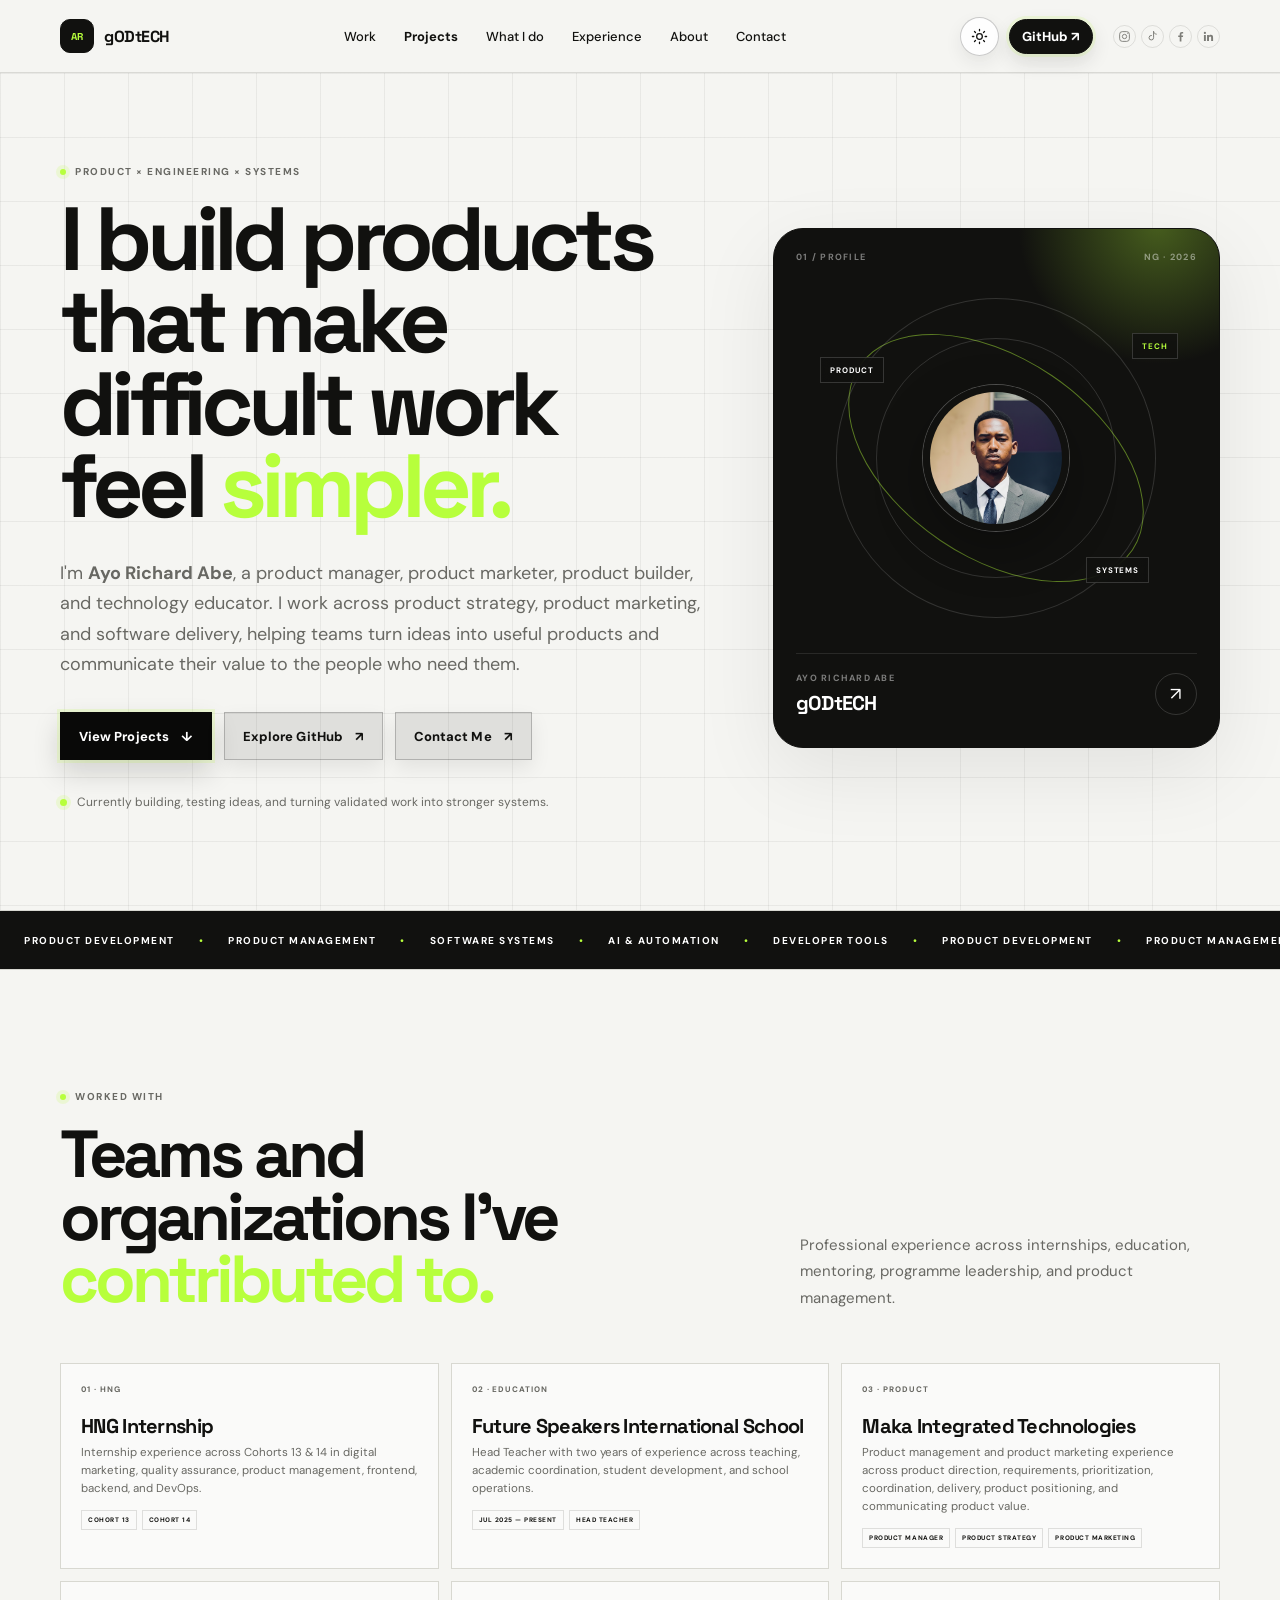
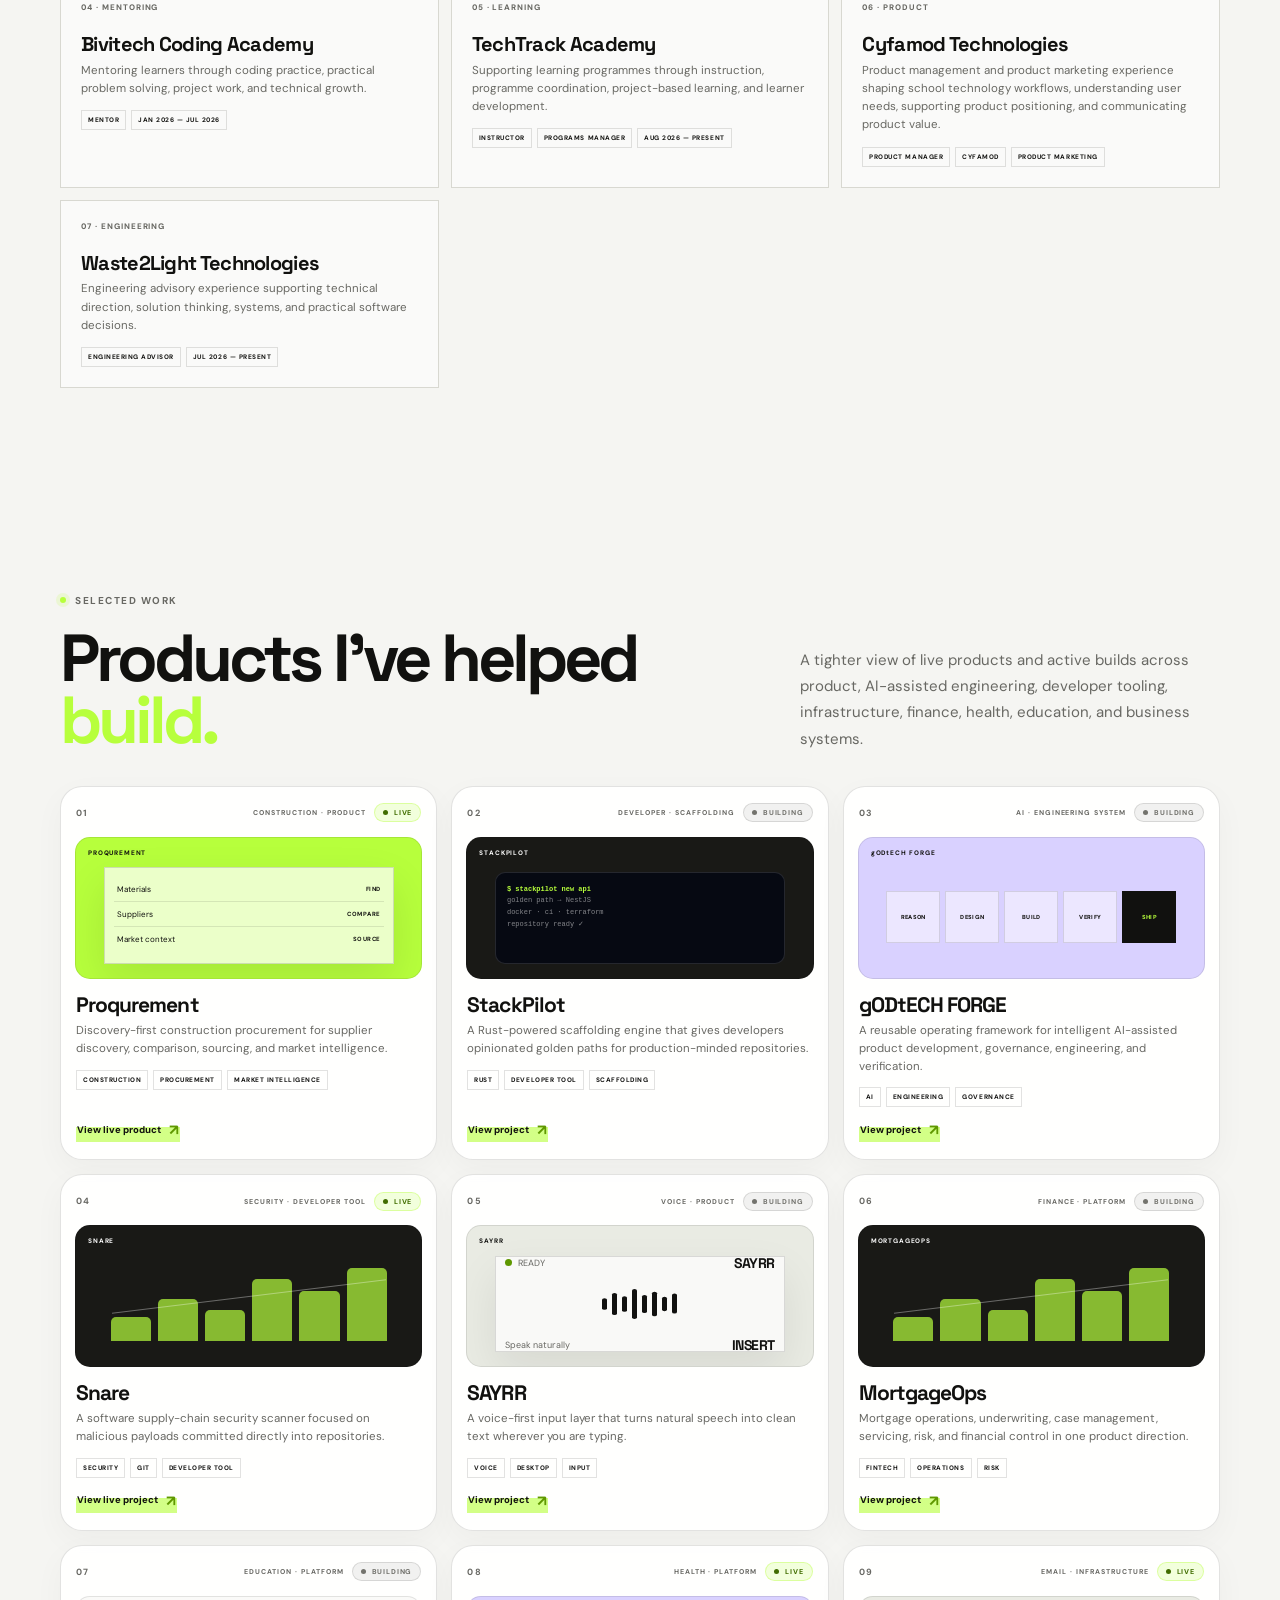
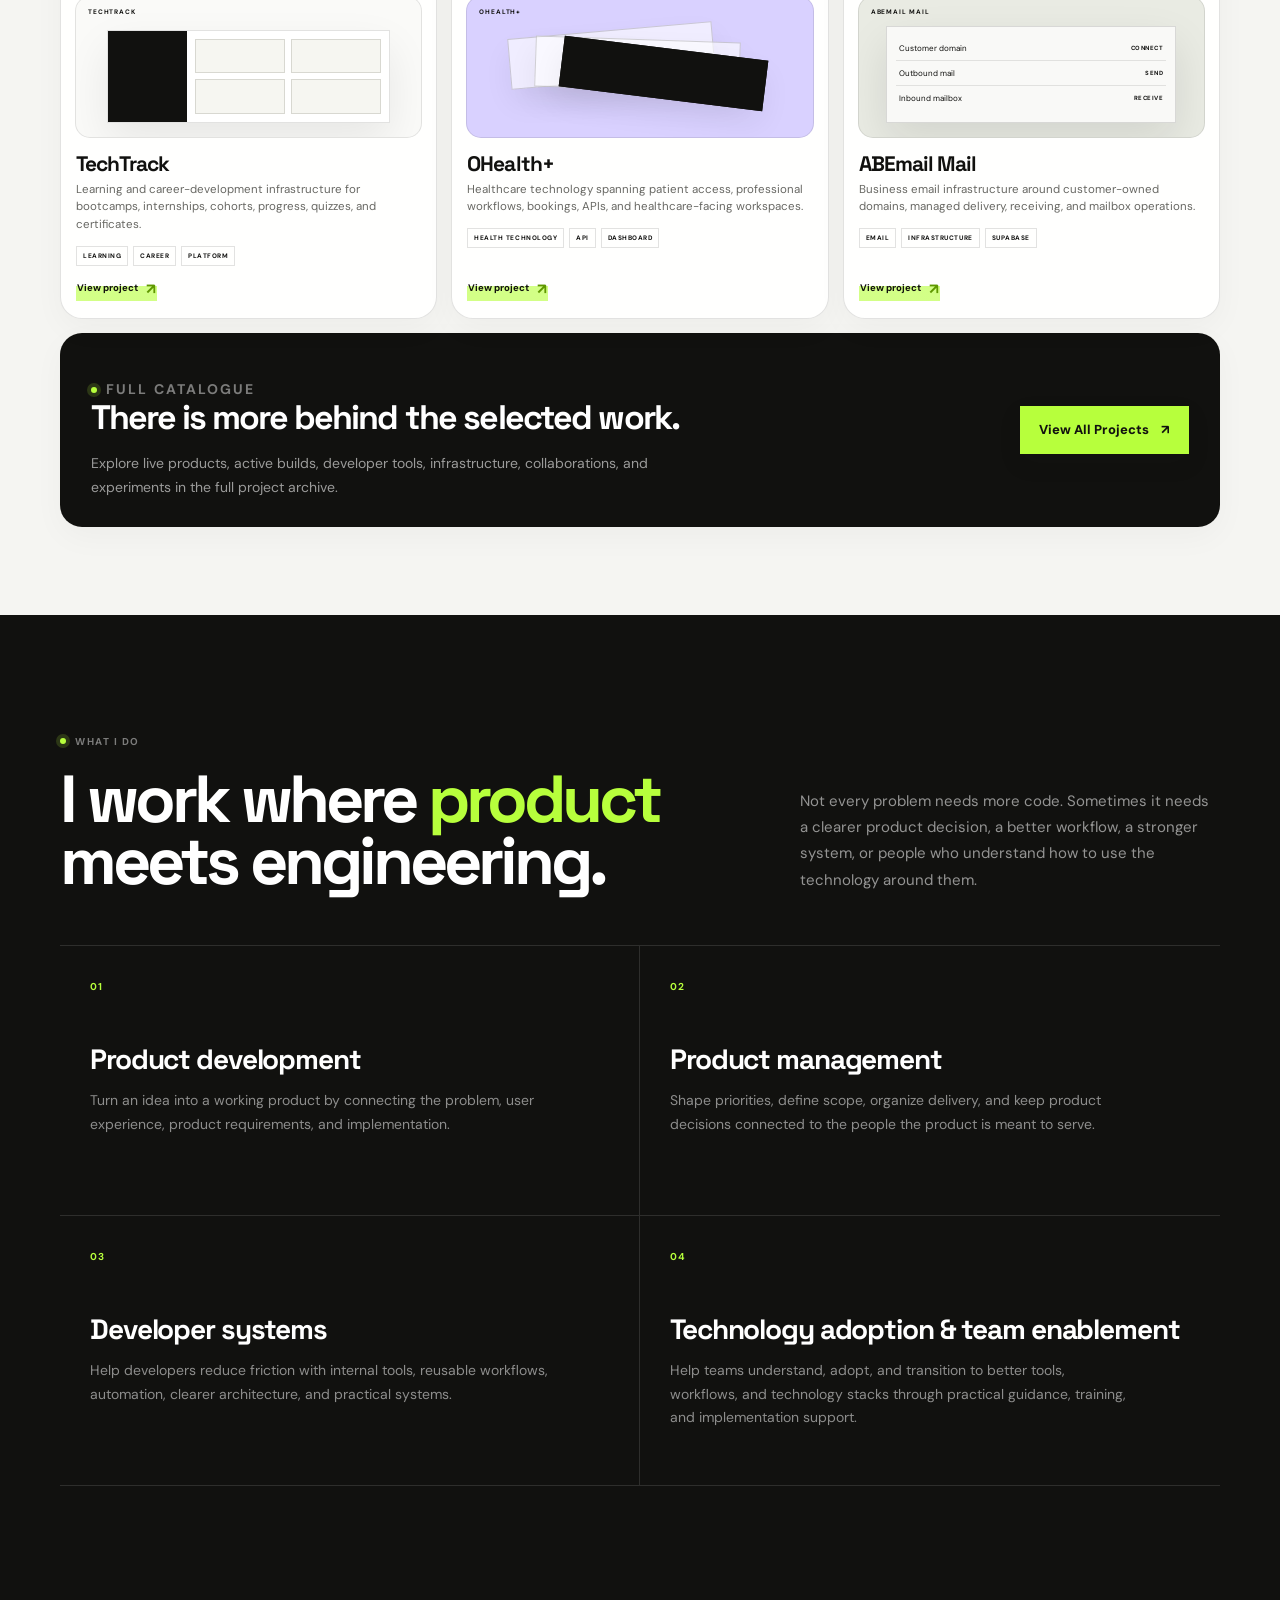
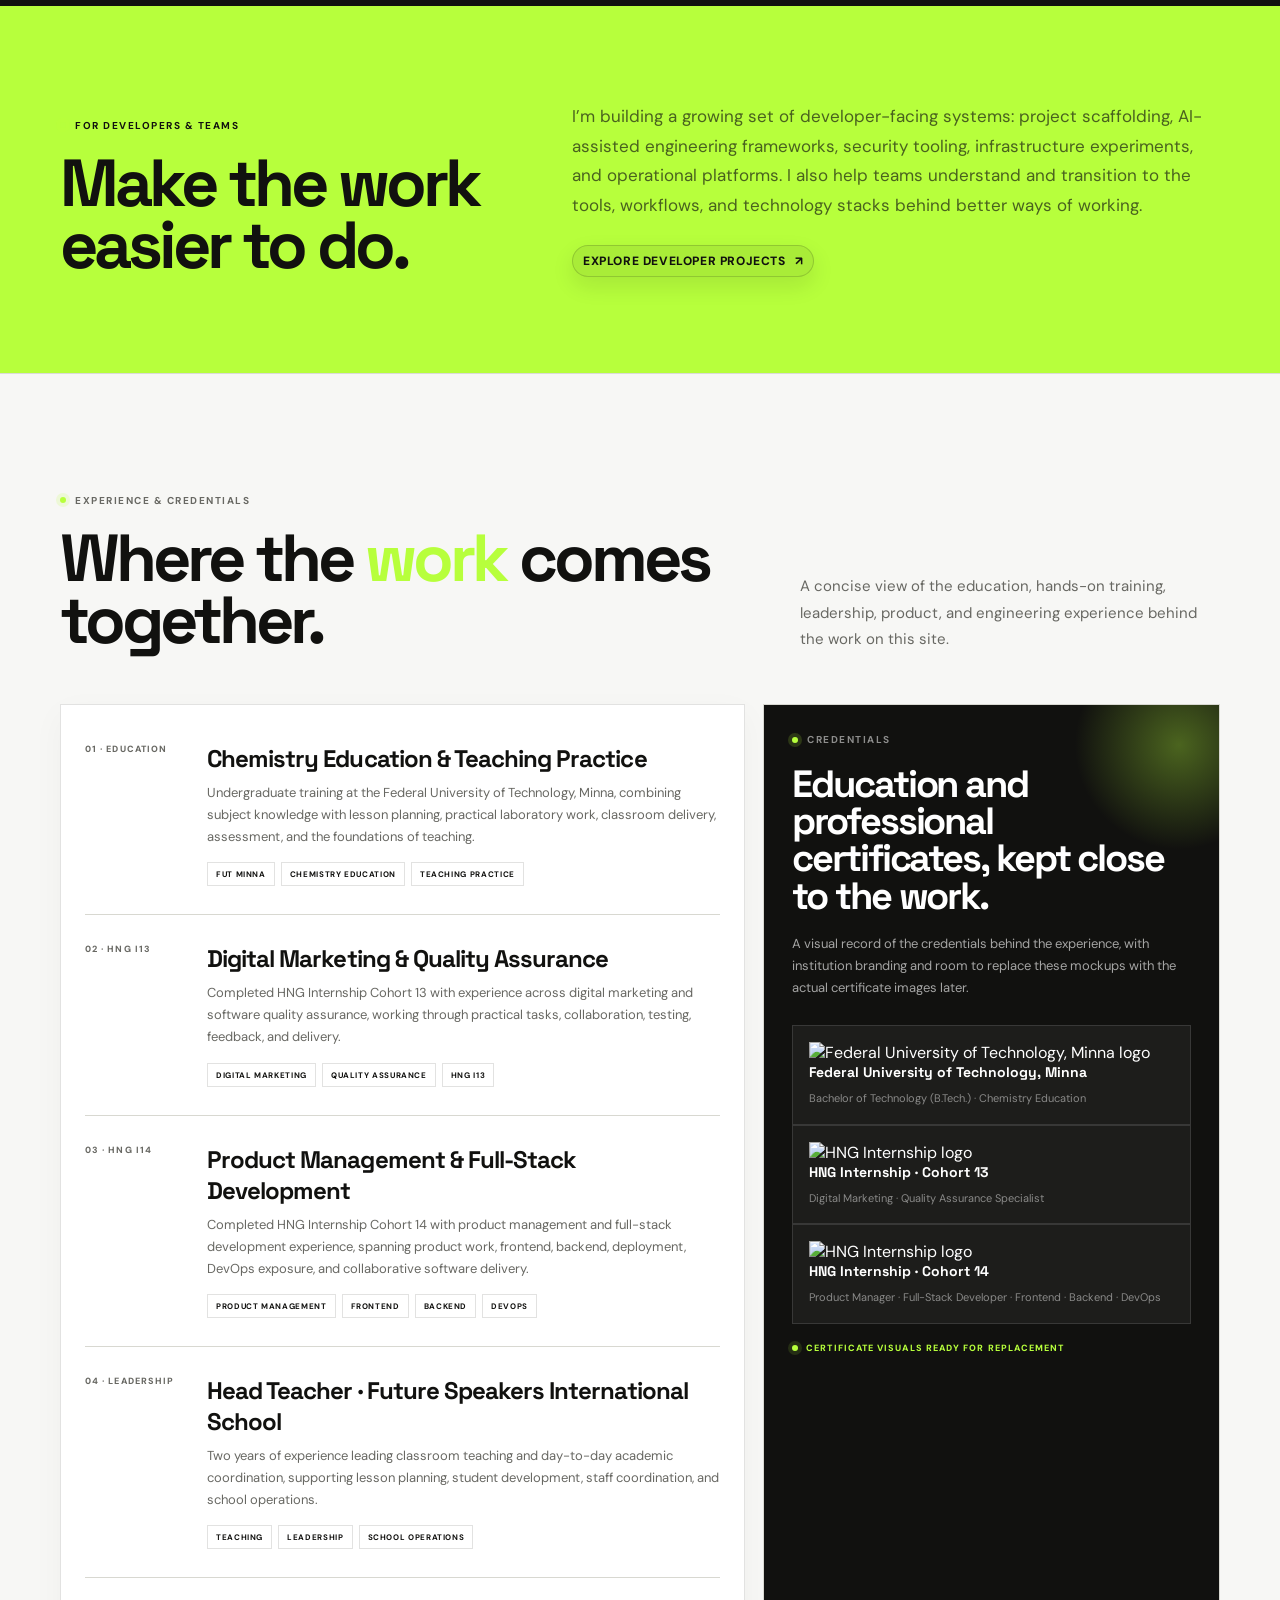
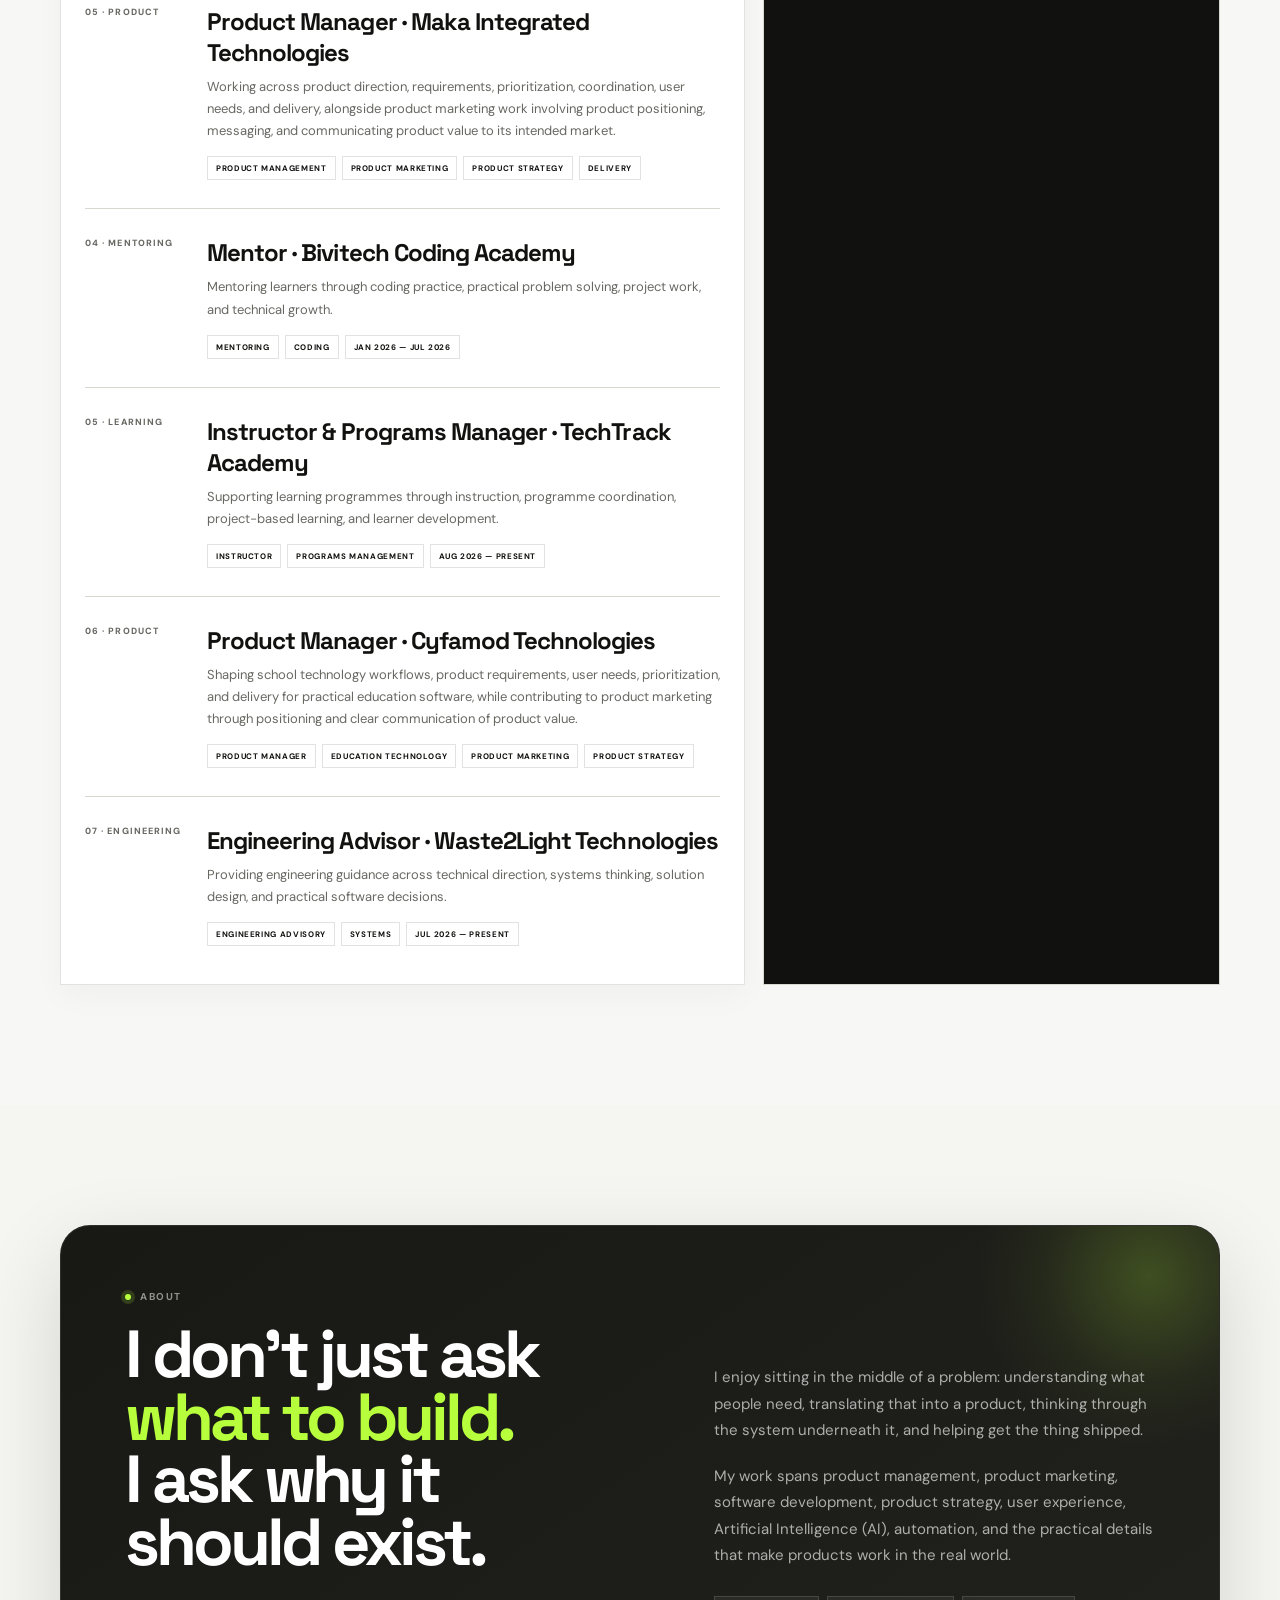
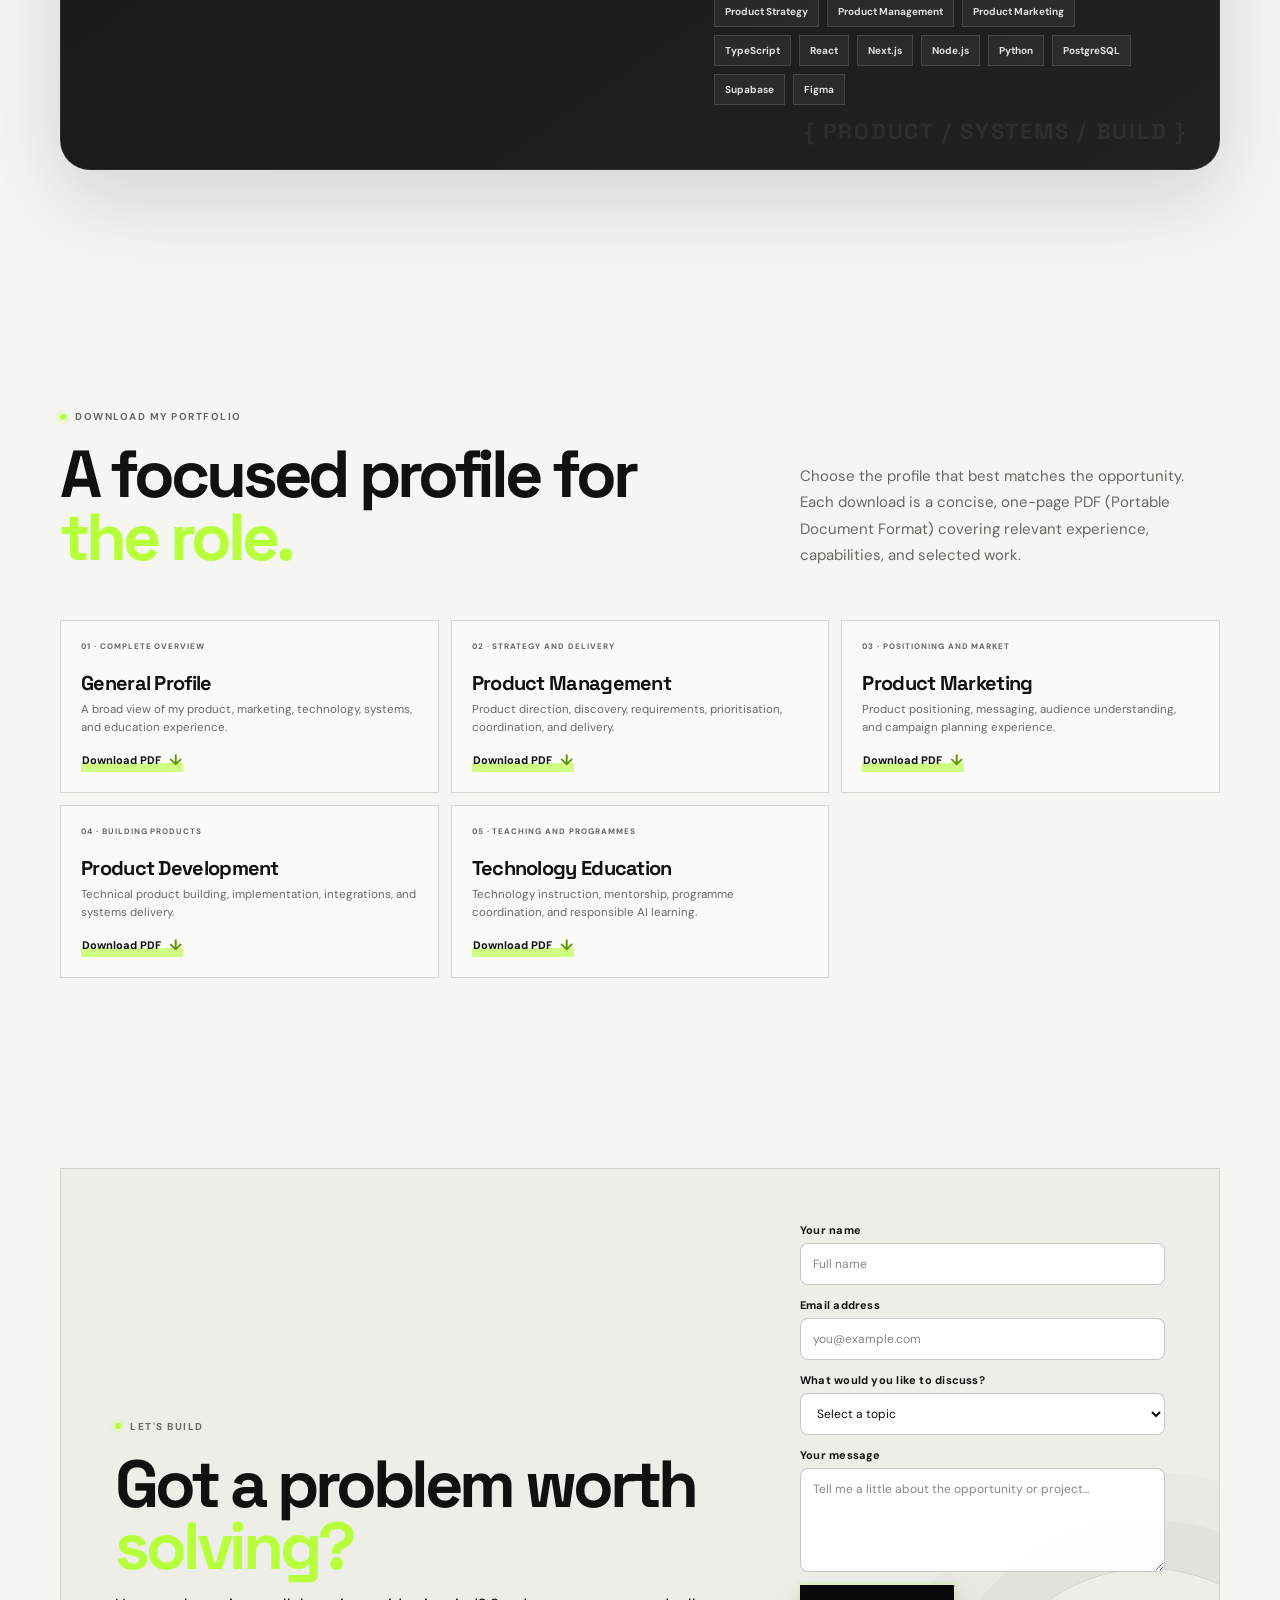
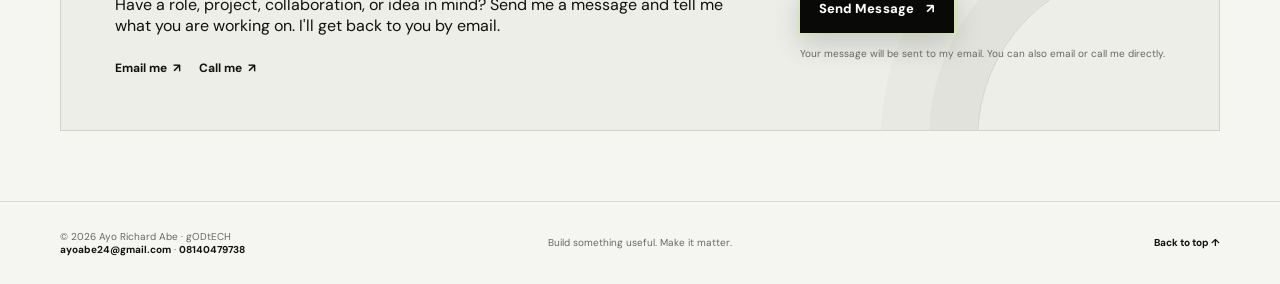
==== index.html @ d79ad811 "Prevent contact form honeypot false blocks and stabilize status layout" ====
<!doctype html>
<html lang="en">
  <head>
    <meta charset="UTF-8" />
    <meta name="viewport" content="width=device-width, initial-scale=1.0" />
    <meta name="theme-color" content="#f5f5f2" />
    <meta name="color-scheme" content="light dark" />
    <meta name="author" content="Ayo Richard Abe" />
    <meta name="google-site-verification" content="JZjGDWRfeIDi6-83An1fFL_AyoJkmawuwrhbeZyGNI4" />
    <meta name="description" content="Ayo Richard Abe (gODtECH) is a Product Manager, Product Marketer, Product Builder, and Technology Educator. Explore selected products, software systems, and work across product strategy, marketing, and technology." />
    <link rel="canonical" href="https://godtech-ctl-create.github.io/Ayo-Richard-ABE/" />
    <meta property="og:type" content="website" />
    <meta property="og:site_name" content="gODtECH" />
    <meta property="og:url" content="https://godtech-ctl-create.github.io/Ayo-Richard-ABE/" />
    <meta property="og:title" content="Ayo Richard Abe | Product Manager · Product Marketer · Product Builder" />
    <meta property="og:description" content="Product Manager, Product Marketer, Product Builder, and Technology Educator. I turn ideas into useful products, software, and practical systems." />
    <meta property="og:image" content="https://godtech-ctl-create.github.io/Ayo-Richard-ABE/assets/gODtECH.png" />
    <meta property="og:image:secure_url" content="https://godtech-ctl-create.github.io/Ayo-Richard-ABE/assets/gODtECH.png" />
    <meta property="og:image:type" content="image/png" />
    <meta property="og:image:alt" content="Ayo Richard Abe, also known as gODtECH" />
    <meta property="og:locale" content="en_NG" />
    <meta name="twitter:card" content="summary_large_image" />
    <meta name="twitter:title" content="Ayo Richard Abe | Product Manager · Product Marketer · Product Builder" />
    <meta name="twitter:description" content="Product Manager, Product Marketer, Product Builder, and Technology Educator. I turn ideas into useful products, software, and practical systems." />
    <meta name="twitter:image" content="https://godtech-ctl-create.github.io/Ayo-Richard-ABE/assets/gODtECH.png" />
    <meta name="twitter:image:alt" content="Ayo Richard Abe, also known as gODtECH" />
    <script type="application/ld+json">
      {
        "@context": "https://schema.org",
        "@graph": [
          {
            "@type": "Person",
            "@id": "https://godtech-ctl-create.github.io/Ayo-Richard-ABE/#person",
            "name": "Ayo Richard Abe",
            "alternateName": ["gODtECH", "Ayo Richard Abe (gODtECH)"],
            "url": "https://godtech-ctl-create.github.io/Ayo-Richard-ABE/",
            "description": "Ayo Richard Abe, known as gODtECH, works across product management, product marketing, product development, software systems, and technology education.",
            "image": {
              "@type": "ImageObject",
              "@id": "https://godtech-ctl-create.github.io/Ayo-Richard-ABE/#profile-image",
              "url": "https://godtech-ctl-create.github.io/Ayo-Richard-ABE/assets/gODtECH.png",
              "contentUrl": "https://godtech-ctl-create.github.io/Ayo-Richard-ABE/assets/gODtECH.png",
              "caption": "Portrait of Ayo Richard Abe, also known as gODtECH"
            },
            "jobTitle": [
              "Product Manager",
              "Product Marketer",
              "Product Builder",
              "Technology Educator"
            ],
            "sameAs": [
              "https://github.com/gODtECH-Ctl-Create",
              "https://www.linkedin.com/in/ayo-richard-abe-04283437a",
              "https://www.tiktok.com/@godtech_ayo_richard_abe",
              "https://www.facebook.com/profile.php?id=61593997860271"
            ],
            "knowsAbout": [
              "Product management",
              "Product marketing",
              "Product development",
              "Software development",
              "Technology education"
            ]
          },
          {
            "@type": "WebPage",
            "@id": "https://godtech-ctl-create.github.io/Ayo-Richard-ABE/#webpage",
            "url": "https://godtech-ctl-create.github.io/Ayo-Richard-ABE/",
            "name": "Ayo Richard Abe | Product Manager, Product Marketer and Product Builder",
            "primaryImageOfPage": {
              "@id": "https://godtech-ctl-create.github.io/Ayo-Richard-ABE/#profile-image"
            },
            "mainEntity": {
              "@id": "https://godtech-ctl-create.github.io/Ayo-Richard-ABE/#person"
            }
          }
        ]
      }
    </script>
    <title>Ayo Richard Abe | Product Manager · Product Marketer · Product Builder · gODtECH</title>
    <script>
      (() => {
        const key = 'portfolio-theme';
        let saved = null;
        try { saved = localStorage.getItem(key); } catch (_) {}
        const systemDark = window.matchMedia('(prefers-color-scheme: dark)').matches;
        const theme = saved === 'dark' || saved === 'light' ? saved : (systemDark ? 'dark' : 'light');
        document.documentElement.dataset.theme = theme;
        document.documentElement.style.colorScheme = theme;
      })();
    </script>
    <link rel="preconnect" href="https://fonts.googleapis.com" />
    <link rel="preconnect" href="https://fonts.gstatic.com" crossorigin />
    <link href="https://fonts.googleapis.com/css2?family=DM+Sans:wght@400;500;600;700&family=Space+Grotesk:wght@500;600;700&display=swap" rel="stylesheet" />
    <link rel="stylesheet" href="styles.css" />
    <link rel="stylesheet" href="portfolio.css" />
    <link rel="stylesheet" href="portfolio-v2.css" />
  </head>
  <body>
    <header class="site-header">
      <div class="container nav-wrap">
        <a class="brand" href="#top" aria-label="Ayo Richard Abe home">
          <span class="brand-mark">AR</span>
          <span class="brand-name">gODtECH</span>
        </a>
        <nav class="desktop-nav" aria-label="Main navigation">
          <a href="#work">Work</a>
          <a href="projects.html">Projects</a>
          <a href="#services">What I do</a>
          <a href="#experience">Experience</a>
          <a href="#about">About</a>
          <a href="#contact">Contact</a>
        </nav>
        <div class="nav-actions">
          <button class="theme-toggle" type="button" aria-label="Switch to dark mode" aria-pressed="false" title="Switch to dark mode">
            <svg class="theme-icon-sun" viewBox="0 0 24 24" aria-hidden="true"><circle cx="12" cy="12" r="4"></circle><path d="M12 2v2M12 20v2M4.93 4.93l1.42 1.42M17.66 17.66l1.41 1.41M2 12h2M20 12h2M4.93 19.07l1.42-1.42M17.66 6.34l1.41-1.41"></path></svg>
            <svg class="theme-icon-moon" viewBox="0 0 24 24" aria-hidden="true"><path d="M20.2 15.2A8.5 8.5 0 0 1 8.8 3.8 8.5 8.5 0 1 0 20.2 15.2Z"></path></svg>
          </button>
          <a class="nav-github" href="https://github.com/gODtECH-Ctl-Create" target="_blank" rel="noreferrer">GitHub <span>↗</span></a>
          <span class="social-placeholders" role="group" aria-label="Social profiles">
            <span class="social-placeholder" role="img" aria-label="Instagram profile link coming soon" title="Instagram profile link coming soon">
              <svg viewBox="0 0 24 24" fill="none" stroke="currentColor" stroke-width="1.7" aria-hidden="true"><rect x="3" y="3" width="18" height="18" rx="5"/><circle cx="12" cy="12" r="4"/><circle cx="18" cy="6" r="1" fill="currentColor" stroke="none"/></svg>
            </span>
            <a class="social-placeholder" href="https://www.tiktok.com/@godtech_ayo_richard_abe" target="_blank" rel="noopener noreferrer" aria-label="Visit gODtECH on TikTok" title="TikTok">
              <svg viewBox="0 0 24 24" fill="none" stroke="currentColor" stroke-width="1.8" stroke-linecap="round" stroke-linejoin="round" aria-hidden="true"><path d="M14 3v11.2a4.2 4.2 0 1 1-4-4.2"/><path d="M14 3c.5 2.6 2.2 4.3 5 4.7"/></svg>
            </a>
            <a class="social-placeholder" href="https://www.facebook.com/profile.php?id=61593997860271" target="_blank" rel="noopener noreferrer" aria-label="Visit Ayo Richard Abe on Facebook" title="Facebook">
              <svg viewBox="0 0 24 24" fill="currentColor" aria-hidden="true"><path d="M13.7 21v-8h2.8l.45-3h-3.25V8.1c0-.87.29-1.46 1.63-1.46H17V3.96c-.29-.04-1.28-.13-2.43-.13-2.4 0-4.04 1.47-4.04 4.18V10H7.8v3h2.73v8h3.17Z"/></svg>
            </a>
            <a class="social-placeholder" href="https://www.linkedin.com/in/ayo-richard-abe-04283437a" target="_blank" rel="noopener noreferrer" aria-label="Visit Ayo Richard Abe on LinkedIn" title="LinkedIn">
              <svg viewBox="0 0 24 24" fill="currentColor" aria-hidden="true"><path d="M20.447 20.452h-3.554v-5.569c0-1.328-.027-3.037-1.852-3.037-1.853 0-2.136 1.445-2.136 2.939v5.667H9.35V9h3.414v1.561h.049c.476-.9 1.637-1.85 3.37-1.85 3.601 0 4.267 2.369 4.267 5.455v6.286zM5.337 7.433a2.062 2.062 0 1 1 0-4.124 2.062 2.062 0 0 1 0 4.124zM3.56 9h3.56v11.452H3.56z"/></svg>
            </a>
          </span>
        </div>
      </div>
    </header>

    <main id="top">
      <section class="hero grid-bg">
        <div class="container hero-grid">
          <div class="hero-copy reveal">
            <p class="eyebrow"><span class="eyebrow-dot"></span> PRODUCT × ENGINEERING × SYSTEMS</p>
            <h1>I build products that make difficult work feel <span>simpler.</span></h1>
            <p class="hero-lead">I'm <strong>Ayo Richard Abe</strong>, a product manager, product marketer, product builder, and technology educator. I work across product strategy, product marketing, and software delivery, helping teams turn ideas into useful products and communicate their value to the people who need them.</p>
            <div class="hero-actions">
              <a class="button button-primary" href="#work">View Projects <span>↓</span></a>
              <a class="button button-secondary" href="https://github.com/gODtECH-Ctl-Create" target="_blank" rel="noreferrer">Explore GitHub <span>↗</span></a>
              <a class="button button-secondary" href="#contact">Contact Me <span>↗</span></a>
            </div>
            <div class="hero-note"><span class="status-dot"></span> Currently building, testing ideas, and turning validated work into stronger systems.</div>
          </div>

          <div class="hero-card reveal delay-1" aria-label="Ayo Richard Abe profile card">
            <div class="hero-card-top"><span class="micro-label">01 / PROFILE</span><span class="micro-label">NG · 2026</span></div>
            <div class="profile-orbit">
              <div class="orbit-line orbit-one"></div><div class="orbit-line orbit-two"></div><div class="orbit-line orbit-three"></div>
              <img src="assets/gODtECH.png" alt="Portrait of Ayo Richard Abe, also known as gODtECH" title="Ayo Richard Abe (gODtECH)" class="profile-photo" fetchpriority="high" decoding="async" />
              <div class="orbit-chip chip-product">PRODUCT</div><div class="orbit-chip chip-tech">TECH</div><div class="orbit-chip chip-systems">SYSTEMS</div>
            </div>
            <div class="hero-card-bottom"><div><p class="micro-label">Ayo Richard Abe</p><strong>gODtECH</strong></div><span class="card-arrow">↗</span></div>
          </div>
        </div>
      </section>

      <section class="ticker" aria-label="Focus areas">
        <div class="ticker-track"><span>PRODUCT DEVELOPMENT</span><b>•</b><span>PRODUCT MANAGEMENT</span><b>•</b><span>SOFTWARE SYSTEMS</span><b>•</b><span>AI & AUTOMATION</span><b>•</b><span>DEVELOPER TOOLS</span><b>•</b><span>PRODUCT DEVELOPMENT</span><b>•</b><span>PRODUCT MANAGEMENT</span><b>•</b><span>SOFTWARE SYSTEMS</span><b>•</b><span>AI & AUTOMATION</span><b>•</b><span>DEVELOPER TOOLS</span><b>•</b></div>
      </section>

            <section class="section worked-with-section" id="worked-with" aria-labelledby="worked-with-title">
        <div class="container">
          <div class="section-heading">
            <div>
              <p class="eyebrow"><span class="eyebrow-dot"></span> WORKED WITH</p>
              <h2 id="worked-with-title">Teams and organizations I've <em>contributed to.</em></h2>
            </div>
            <p>Professional experience across internships, education, mentoring, programme leadership, and product management.</p>
          </div>

          <div class="worked-with-grid" aria-label="Organizations worked with">
            <article class="worked-with-card">
              <div class="worked-with-meta">01 · HNG</div>
              <div class="worked-with-content">
                <h3>HNG Internship</h3>
                <p>Internship experience across Cohorts 13 &amp; 14 in digital marketing, quality assurance, product management, frontend, backend, and DevOps.</p>
                <div class="experience-tags"><span>Cohort 13</span><span>Cohort 14</span></div>
              </div>
            </article>

            <article class="worked-with-card">
              <div class="worked-with-meta">02 · Education</div>
              <div class="worked-with-content">
                <h3>Future Speakers International School</h3>
                <p>Head Teacher with two years of experience across teaching, academic coordination, student development, and school operations.</p>
                <div class="experience-tags"><span>Jul 2025 — Present</span><span>Head Teacher</span></div>
              </div>
            </article>

            <article class="worked-with-card">
              <div class="worked-with-meta">03 · Product</div>
              <div class="worked-with-content">
                <h3>Maka Integrated Technologies</h3>
                <p>Product management and product marketing experience across product direction, requirements, prioritization, coordination, delivery, product positioning, and communicating product value.</p>
                <div class="experience-tags"><span>Product Manager</span><span>Product Strategy</span><span>Product Marketing</span></div>
              </div>
            </article>

            <article class="worked-with-card">
              <div class="worked-with-meta">04 · Mentoring</div>
              <div class="worked-with-content">
                <h3>Bivitech Coding Academy</h3>
                <p>Mentoring learners through coding practice, practical problem solving, project work, and technical growth.</p>
                <div class="experience-tags"><span>Mentor</span><span>Jan 2026 — Jul 2026</span></div>
              </div>
            </article>

            <article class="worked-with-card">
              <div class="worked-with-meta">05 · Learning</div>
              <div class="worked-with-content">
                <h3>TechTrack Academy</h3>
                <p>Supporting learning programmes through instruction, programme coordination, project-based learning, and learner development.</p>
                <div class="experience-tags"><span>Instructor</span><span>Programs Manager</span><span>Aug 2026 — Present</span></div>
              </div>
            </article>

            <article class="worked-with-card">
              <div class="worked-with-meta">06 · Product</div>
              <div class="worked-with-content">
                <h3>Cyfamod Technologies</h3>
                <p>Product management and product marketing experience shaping school technology workflows, understanding user needs, supporting product positioning, and communicating product value.</p>
                <div class="experience-tags"><span>Product Manager</span><span>Cyfamod</span><span>Product Marketing</span></div>
              </div>
            </article>

            <article class="worked-with-card">
              <div class="worked-with-meta">07 · Engineering</div>
              <div class="worked-with-content">
                <h3>Waste2Light Technologies</h3>
                <p>Engineering advisory experience supporting technical direction, solution thinking, systems, and practical software decisions.</p>
                <div class="experience-tags"><span>Engineering Advisor</span><span>Jul 2026 — Present</span></div>
              </div>
            </article>
          </div>
        </div>
      </section>

      <section class="section" id="work">
        <div class="container">
          <div class="section-heading">
            <div><p class="eyebrow"><span class="eyebrow-dot"></span> SELECTED WORK</p><h2>Products I've helped <em>build.</em></h2></div>
            <p>A tighter view of live products and active builds across product, AI-assisted engineering, developer tooling, infrastructure, finance, health, education, and business systems.</p>
          </div>

          <div class="project-grid home-project-grid">
            <article class="project-card">
              <div class="project-top"><span class="project-index">01</span><div class="project-meta"><span class="project-kind">CONSTRUCTION · PRODUCT</span><span class="project-status is-live">Live</span></div></div>
              <div class="project-visual visual-green"><span class="visual-label">PROQUREMENT</span><div class="mock-panel"><div class="mock-row"><span>Materials</span><strong>Find</strong></div><div class="mock-row"><span>Suppliers</span><strong>Compare</strong></div><div class="mock-row"><span>Market context</span><strong>Source</strong></div></div></div>
              <div class="project-body"><h3>Proqurement</h3><p>Discovery-first construction procurement for supplier discovery, comparison, sourcing, and market intelligence.</p><div class="project-tags"><span>Construction</span><span>Procurement</span><span>Market Intelligence</span></div><a href="https://proqurement.onrender.com/" target="_blank" rel="noreferrer" class="project-link">View live product <span>↗</span></a></div>
            </article>

            <article class="project-card">
              <div class="project-top"><span class="project-index">02</span><div class="project-meta"><span class="project-kind">DEVELOPER · SCAFFOLDING</span><span class="project-status is-building">Building</span></div></div>
              <div class="project-visual visual-dark"><span class="visual-label">STACKPILOT</span><div class="stackpilot-console"><strong>$ stackpilot new api</strong><span>golden path → NestJS</span><span>docker · ci · terraform</span><span>repository ready ✓</span></div></div>
              <div class="project-body"><h3>StackPilot</h3><p>A Rust-powered scaffolding engine that gives developers opinionated golden paths for production-minded repositories.</p><div class="project-tags"><span>Rust</span><span>Developer Tool</span><span>Scaffolding</span></div><a href="https://github.com/gODtECH-Ctl-Create/StackPilot" target="_blank" rel="noreferrer" class="project-link">View project <span>↗</span></a></div>
            </article>

            <article class="project-card">
              <div class="project-top"><span class="project-index">03</span><div class="project-meta"><span class="project-kind">AI · ENGINEERING SYSTEM</span><span class="project-status is-building">Building</span></div></div>
              <div class="project-visual visual-purple"><span class="visual-label">gODtECH FORGE</span><div class="forge-flow"><span>REASON</span><span>DESIGN</span><span>BUILD</span><span>VERIFY</span><span>SHIP</span></div></div>
              <div class="project-body"><h3>gODtECH FORGE</h3><p>A reusable operating framework for intelligent AI-assisted product development, governance, engineering, and verification.</p><div class="project-tags"><span>AI</span><span>Engineering</span><span>Governance</span></div><a href="https://github.com/gODtECH-Ctl-Create/gODtECH-FORGE" target="_blank" rel="noreferrer" class="project-link">View project <span>↗</span></a></div>
            </article>

            <article class="project-card">
              <div class="project-top"><span class="project-index">04</span><div class="project-meta"><span class="project-kind">SECURITY · DEVELOPER TOOL</span><span class="project-status is-live">Live</span></div></div>
              <div class="project-visual visual-dark"><span class="visual-label">SNARE</span><div class="signal-grid"><i></i><i></i><i></i><i></i><i></i><i></i></div><div class="signal-line"></div></div>
              <div class="project-body"><h3>Snare</h3><p>A software supply-chain security scanner focused on malicious payloads committed directly into repositories.</p><div class="project-tags"><span>Security</span><span>Git</span><span>Developer Tool</span></div><a href="https://avioflagos.github.io/snare/" target="_blank" rel="noreferrer" class="project-link">View live project <span>↗</span></a></div>
            </article>

            <article class="project-card">
              <div class="project-top"><span class="project-index">05</span><div class="project-meta"><span class="project-kind">VOICE · PRODUCT</span><span class="project-status is-building">Building</span></div></div>
              <div class="project-visual visual-light"><span class="visual-label">SAYRR</span><div class="voice-console"><div><span><span class="voice-dot"></span> READY</span><strong>SAYRR</strong></div><div class="voice-wave"><i></i><i></i><i></i><i></i><i></i><i></i><i></i><i></i></div><div><span>Speak naturally</span><strong>INSERT</strong></div></div></div>
              <div class="project-body"><h3>SAYRR</h3><p>A voice-first input layer that turns natural speech into clean text wherever you are typing.</p><div class="project-tags"><span>Voice</span><span>Desktop</span><span>Input</span></div><a href="https://github.com/gODtECH-Ctl-Create/SAYRR" target="_blank" rel="noreferrer" class="project-link">View project <span>↗</span></a></div>
            </article>

            <article class="project-card">
              <div class="project-top"><span class="project-index">06</span><div class="project-meta"><span class="project-kind">FINANCE · PLATFORM</span><span class="project-status is-building">Building</span></div></div>
              <div class="project-visual visual-dark"><span class="visual-label">MORTGAGEOPS</span><div class="signal-grid"><i></i><i></i><i></i><i></i><i></i><i></i></div><div class="signal-line"></div></div>
              <div class="project-body"><h3>MortgageOps</h3><p>Mortgage operations, underwriting, case management, servicing, risk, and financial control in one product direction.</p><div class="project-tags"><span>Fintech</span><span>Operations</span><span>Risk</span></div><a href="https://github.com/gODtECH-Ctl-Create/MortgageOps" target="_blank" rel="noreferrer" class="project-link">View project <span>↗</span></a></div>
            </article>

            <article class="project-card">
              <div class="project-top"><span class="project-index">07</span><div class="project-meta"><span class="project-kind">EDUCATION · PLATFORM</span><span class="project-status is-building">Building</span></div></div>
              <div class="project-visual visual-paper"><span class="visual-label">TECHTRACK</span><div class="school-ui"><div class="school-side"></div><div class="school-main"><span></span><span></span><span></span><span></span></div></div></div>
              <div class="project-body"><h3>TechTrack</h3><p>Learning and career-development infrastructure for bootcamps, internships, cohorts, progress, quizzes, and certificates.</p><div class="project-tags"><span>Learning</span><span>Career</span><span>Platform</span></div><a href="https://github.com/gODtECH-Ctl-Create/techtrack-chi" target="_blank" rel="noreferrer" class="project-link">View project <span>↗</span></a></div>
            </article>

            <article class="project-card">
              <div class="project-top"><span class="project-index">08</span><div class="project-meta"><span class="project-kind">HEALTH · PLATFORM</span><span class="project-status is-live">Live</span></div></div>
              <div class="project-visual visual-purple"><span class="visual-label">OHEALTH+</span><div class="stacked-cards"><div></div><div></div><div></div></div></div>
              <div class="project-body"><h3>OHealth+</h3><p>Healthcare technology spanning patient access, professional workflows, bookings, APIs, and healthcare-facing workspaces.</p><div class="project-tags"><span>Health Technology</span><span>API</span><span>Dashboard</span></div><a href="https://github.com/gODtECH-Ctl-Create/Ohealth-be" target="_blank" rel="noreferrer" class="project-link">View project <span>↗</span></a></div>
            </article>

            <article class="project-card">
              <div class="project-top"><span class="project-index">09</span><div class="project-meta"><span class="project-kind">EMAIL · INFRASTRUCTURE</span><span class="project-status is-live">Live</span></div></div>
              <div class="project-visual visual-light"><span class="visual-label">ABEMAIL MAIL</span><div class="mock-panel"><div class="mock-row"><span>Customer domain</span><strong>Connect</strong></div><div class="mock-row"><span>Outbound mail</span><strong>Send</strong></div><div class="mock-row"><span>Inbound mailbox</span><strong>Receive</strong></div></div></div>
              <div class="project-body"><h3>ABEmail Mail</h3><p>Business email infrastructure around customer-owned domains, managed delivery, receiving, and mailbox operations.</p><div class="project-tags"><span>Email</span><span>Infrastructure</span><span>Supabase</span></div><a href="https://github.com/gODtECH-Ctl-Create/ABEmail-Mail" target="_blank" rel="noreferrer" class="project-link">View project <span>↗</span></a></div>
            </article>

            <article class="more-project-card project-card"><div class="more-project-copy"><p class="eyebrow"><span class="eyebrow-dot"></span> FULL CATALOGUE</p><h3>There is more behind the selected work.</h3><p>Explore live products, active builds, developer tools, infrastructure, collaborations, and experiments in the full project archive.</p></div><a class="button" href="projects.html">View All Projects <span>↗</span></a></article>
          </div>
        </div>
      </section>

      <section class="section section-dark" id="services"><div class="container"><div class="section-heading light"><div><p class="eyebrow light"><span class="eyebrow-dot"></span> WHAT I DO</p><h2>I work where <em>product</em> meets engineering.</h2></div><p>Not every problem needs more code. Sometimes it needs a clearer product decision, a better workflow, a stronger system, or people who understand how to use the technology around them.</p></div><div class="service-grid"><article class="service-card"><span>01</span><h3>Product development</h3><p>Turn an idea into a working product by connecting the problem, user experience, product requirements, and implementation.</p></article><article class="service-card"><span>02</span><h3>Product management</h3><p>Shape priorities, define scope, organize delivery, and keep product decisions connected to the people the product is meant to serve.</p></article><article class="service-card"><span>03</span><h3>Developer systems</h3><p>Help developers reduce friction with internal tools, reusable workflows, automation, clearer architecture, and practical systems.</p></article><article class="service-card"><span>04</span><h3>Technology adoption & team enablement</h3><p>Help teams understand, adopt, and transition to better tools, workflows, and technology stacks through practical guidance, training, and implementation support.</p></article></div></div></section>

      <section class="developer-strip"><div class="container developer-grid"><div><p class="eyebrow"><span class="eyebrow-dot"></span> FOR DEVELOPERS & TEAMS</p><h2>Make the work easier to do.</h2></div><div><p class="developer-lead">I’m building a growing set of developer-facing systems: project scaffolding, AI-assisted engineering frameworks, security tooling, infrastructure experiments, and operational platforms. I also help teams understand and transition to the tools, workflows, and technology stacks behind better ways of working.</p><a class="text-link" href="projects.html#developers">Explore developer projects <span>↗</span></a></div></div></section>

      <section class="section experience-section" id="experience">
        <div class="container">
          <div class="section-heading">
            <div>
              <p class="eyebrow"><span class="eyebrow-dot"></span> EXPERIENCE & CREDENTIALS</p>
              <h2>Where the <em>work</em> comes together.</h2>
            </div>
            <p>A concise view of the education, hands-on training, leadership, product, and engineering experience behind the work on this site.</p>
          </div>

          <div class="experience-layout">
            <div class="experience-column">
              <article class="experience-item">
                <div class="experience-meta">01 · Education</div>
                <div>
                  <h3>Chemistry Education & Teaching Practice</h3>
                  <p>Undergraduate training at the Federal University of Technology, Minna, combining subject knowledge with lesson planning, practical laboratory work, classroom delivery, assessment, and the foundations of teaching.</p>
                  <div class="experience-tags">
                    <span>FUT Minna</span>
                    <span>Chemistry Education</span>
                    <span>Teaching Practice</span>
                  </div>
                </div>
              </article>

              <article class="experience-item">
                <div class="experience-meta">02 · HNG i13</div>
                <div>
                  <h3>Digital Marketing & Quality Assurance</h3>
                  <p>Completed HNG Internship Cohort 13 with experience across digital marketing and software quality assurance, working through practical tasks, collaboration, testing, feedback, and delivery.</p>
                  <div class="experience-tags">
                    <span>Digital Marketing</span>
                    <span>Quality Assurance</span>
                    <span>HNG i13</span>
                  </div>
                </div>
              </article>

              <article class="experience-item">
                <div class="experience-meta">03 · HNG i14</div>
                <div>
                  <h3>Product Management & Full-Stack Development</h3>
                  <p>Completed HNG Internship Cohort 14 with product management and full-stack development experience, spanning product work, frontend, backend, deployment, DevOps exposure, and collaborative software delivery.</p>
                  <div class="experience-tags">
                    <span>Product Management</span>
                    <span>Frontend</span>
                    <span>Backend</span>
                    <span>DevOps</span>
                  </div>
                </div>
              </article>

              <article class="experience-item">
                <div class="experience-meta">04 · Leadership</div>
                <div>
                  <h3>Head Teacher · Future Speakers International School</h3>
                  <p>Two years of experience leading classroom teaching and day-to-day academic coordination, supporting lesson planning, student development, staff coordination, and school operations.</p>
                  <div class="experience-tags">
                    <span>Teaching</span>
                    <span>Leadership</span>
                    <span>School Operations</span>
                  </div>
                </div>
              </article>

              <article class="experience-item">
                <div class="experience-meta">05 · Product</div>
                <div>
                  <h3>Product Manager · Maka Integrated Technologies</h3>
                  <p>Working across product direction, requirements, prioritization, coordination, user needs, and delivery, alongside product marketing work involving product positioning, messaging, and communicating product value to its intended market.</p>
                  <div class="experience-tags">
                    <span>Product Management</span>
                    <span>Product Marketing</span>
                    <span>Product Strategy</span>
                    <span>Delivery</span>
                  </div>
                </div>
              </article>

              <article class="experience-item">
                <div class="experience-meta">04 · Mentoring</div>
                <div>
                  <h3>Mentor · Bivitech Coding Academy</h3>
                  <p>Mentoring learners through coding practice, practical problem solving, project work, and technical growth.</p>
                  <div class="experience-tags"><span>Mentoring</span><span>Coding</span><span>Jan 2026 — Jul 2026</span></div>
                </div>
              </article>

              <article class="experience-item">
                <div class="experience-meta">05 · Learning</div>
                <div>
                  <h3>Instructor & Programs Manager · TechTrack Academy</h3>
                  <p>Supporting learning programmes through instruction, programme coordination, project-based learning, and learner development.</p>
                  <div class="experience-tags"><span>Instructor</span><span>Programs Management</span><span>Aug 2026 — Present</span></div>
                </div>
              </article>

              <article class="experience-item">
                <div class="experience-meta">06 · Product</div>
                <div>
                  <h3>Product Manager · Cyfamod Technologies</h3>
                  <p>Shaping school technology workflows, product requirements, user needs, prioritization, and delivery for practical education software, while contributing to product marketing through positioning and clear communication of product value.</p>
                  <div class="experience-tags"><span>Product Manager</span><span>Education Technology</span><span>Product Marketing</span><span>Product Strategy</span></div>
                </div>
              </article>

              <article class="experience-item">
                <div class="experience-meta">07 · Engineering</div>
                <div>
                  <h3>Engineering Advisor · Waste2Light Technologies</h3>
                  <p>Providing engineering guidance across technical direction, systems thinking, solution design, and practical software decisions.</p>
                  <div class="experience-tags"><span>Engineering Advisory</span><span>Systems</span><span>Jul 2026 — Present</span></div>
                </div>
              </article>
            </div>

            <aside class="certification-panel">
              <p class="eyebrow"><span class="eyebrow-dot"></span> CREDENTIALS</p>
              <h3>Education and professional certificates, kept close to the work.</h3>
              <p class="certification-intro">A visual record of the credentials behind the experience, with institution branding and room to replace these mockups with the actual certificate images later.</p>

              <div class="certification-placeholder">
                <img src="https://news.futminna.edu.ng/wp-content/uploads/2020/11/futminna_logo.jpg" width="56" height="56" alt="Federal University of Technology, Minna logo" />
                <strong>Federal University of Technology, Minna</strong>
                <span>Bachelor of Technology (B.Tech.) · Chemistry Education</span>
              </div>

              <div class="certification-placeholder">
                <img src="https://miro.medium.com/1%2AkN2ReC23mxmVRLL_zZIJlQ.jpeg" width="56" height="56" alt="HNG Internship logo" />
                <strong>HNG Internship · Cohort 13</strong>
                <span>Digital Marketing · Quality Assurance Specialist</span>
              </div>

              <div class="certification-placeholder">
                <img src="https://miro.medium.com/1%2AkN2ReC23mxmVRLL_zZIJlQ.jpeg" width="56" height="56" alt="HNG Internship logo" />
                <strong>HNG Internship · Cohort 14</strong>
                <span>Product Manager · Full-Stack Developer · Frontend · Backend · DevOps</span>
              </div>

              <div class="certification-note">Certificate visuals ready for replacement</div>
            </aside>
          </div>
        </div>
      </section>

      <section class="section" id="about"><div class="container about-grid"><div><p class="eyebrow"><span class="eyebrow-dot"></span> ABOUT</p><h2>I don't just ask <em>what to build.</em><br />I ask why it should exist.</h2></div><div class="about-copy"><p>I enjoy sitting in the middle of a problem: understanding what people need, translating that into a product, thinking through the system underneath it, and helping get the thing shipped.</p><p>My work spans product management, product marketing, software development, product strategy, user experience, Artificial Intelligence (AI), automation, and the practical details that make products work in the real world.</p><div class="skill-list" aria-label="Core skills"><span>Product Strategy</span><span>Product Management</span><span>Product Marketing</span><span>TypeScript</span><span>React</span><span>Next.js</span><span>Node.js</span><span>Python</span><span>PostgreSQL</span><span>Supabase</span><span>Figma</span></div></div></div></section>

      <section class="section" id="downloads">
        <div class="container">
          <div class="section-heading">
            <div><p class="eyebrow"><span class="eyebrow-dot"></span> DOWNLOAD MY PORTFOLIO</p><h2>A focused profile for <em>the role.</em></h2></div>
            <p>Choose the profile that best matches the opportunity. Each download is a concise, one-page PDF (Portable Document Format) covering relevant experience, capabilities, and selected work.</p>
          </div>
          <div class="worked-with-grid download-grid">
            <article class="worked-with-card">
              <div class="worked-with-meta">01 · Complete overview</div>
              <div class="worked-with-content">
                <h3>General Profile</h3>
                <p>A broad view of my product, marketing, technology, systems, and education experience.</p>
                <a class="project-link" href="#downloads" data-profile-download="general">Download PDF <span>↓</span></a>
              </div>
            </article>
            <article class="worked-with-card">
              <div class="worked-with-meta">02 · Strategy and delivery</div>
              <div class="worked-with-content">
                <h3>Product Management</h3>
                <p>Product direction, discovery, requirements, prioritisation, coordination, and delivery.</p>
                <a class="project-link" href="#downloads" data-profile-download="product-management">Download PDF <span>↓</span></a>
              </div>
            </article>
            <article class="worked-with-card">
              <div class="worked-with-meta">03 · Positioning and market</div>
              <div class="worked-with-content">
                <h3>Product Marketing</h3>
                <p>Product positioning, messaging, audience understanding, and campaign planning experience.</p>
                <a class="project-link" href="#downloads" data-profile-download="product-marketing">Download PDF <span>↓</span></a>
              </div>
            </article>
            <article class="worked-with-card">
              <div class="worked-with-meta">04 · Building products</div>
              <div class="worked-with-content">
                <h3>Product Development</h3>
                <p>Technical product building, implementation, integrations, and systems delivery.</p>
                <a class="project-link" href="#downloads" data-profile-download="product-development">Download PDF <span>↓</span></a>
              </div>
            </article>
            <article class="worked-with-card">
              <div class="worked-with-meta">05 · Teaching and programmes</div>
              <div class="worked-with-content">
                <h3>Technology Education</h3>
                <p>Technology instruction, mentorship, programme coordination, and responsible AI learning.</p>
                <a class="project-link" href="#downloads" data-profile-download="technology-education">Download PDF <span>↓</span></a>
              </div>
            </article>
          </div>
        </div>
      </section>

      <section class="section contact-section" id="contact">
        <div class="container contact-card">
          <div>
            <p class="eyebrow"><span class="eyebrow-dot"></span> LET'S BUILD</p>
            <h2>Got a problem worth <em>solving?</em></h2>
            <p>Have a role, project, collaboration, or idea in mind? Send me a message and tell me what you are working on. I'll get back to you by email.</p>
            <div class="contact-direct-links">
              <a href="mailto:ayoabe24@gmail.com">Email me <span>↗</span></a>
              <a href="tel:+2348140479738">Call me <span>↗</span></a>
            </div>
          </div>
          <div class="contact-form-wrap">
            <form class="contact-form" id="portfolio-contact-form" action="https://formsubmit.co/ayoabe24@gmail.com" method="POST">
              <input type="hidden" name="_subject" value="New portfolio enquiry · Ayo Richard Abe" />
              <input type="hidden" name="_template" value="table" />
              <input type="hidden" name="_url" value="https://godtech-ctl-create.github.io/Ayo-Richard-ABE/" />
                            <div class="contact-field">
                <label for="contact-name">Your name</label>
                <input id="contact-name" name="name" type="text" placeholder="Full name" autocomplete="name" maxlength="100" required />
              </div>
              <div class="contact-field">
                <label for="contact-email">Email address</label>
                <input id="contact-email" name="email" type="email" placeholder="you@example.com" autocomplete="email" maxlength="160" required />
              </div>
              <div class="contact-field">
                <label for="contact-interest">What would you like to discuss?</label>
                <select id="contact-interest" name="interest" required>
                  <option value="" selected disabled>Select a topic</option>
                  <option>Product Management</option>
                  <option>Product Marketing</option>
                  <option>Product Development</option>
                  <option>Technology Education</option>
                  <option>Consulting or Collaboration</option>
                  <option>Something else</option>
                </select>
              </div>
              <div class="contact-field">
                <label for="contact-message">Your message</label>
                <textarea id="contact-message" name="message" rows="4" placeholder="Tell me a little about the opportunity or project..." minlength="10" maxlength="4000" required></textarea>
              </div>
              <button class="button button-primary contact-submit" type="submit">
                <span class="contact-submit-label">Send Message</span>
                <span aria-hidden="true">↗</span>
              </button>
              <p class="contact-form-status" id="contact-form-status" role="status" aria-live="polite">Your message will be sent to my email. You can also email or call me directly.</p>
            </form>
          </div>
        </div>
      </section>
    </main>

    <footer class="site-footer"><div class="container footer-wrap"><span>© 2026 Ayo Richard Abe · gODtECH<br /><a href="mailto:ayoabe24@gmail.com">ayoabe24@gmail.com</a> · <a href="tel:+2348140479738">08140479738</a></span><span>Build something useful. Make it matter.</span><a href="#top">Back to top ↑</a></div></footer>
    <script src="theme.js"></script>
    <script src="script.js"></script>
    <script src="contact-form.js?v=20261125-3"></script>
    <script src="portfolio-downloads.js"></script>
  </body>
</html>
---- styles.css ----
:root {
  --bg: #f5f5f2;
  --paper: #ffffff;
  --ink: #11110f;
  --muted: #686863;
  --line: #d8d8d1;
  --accent: #b7ff3c;
  --accent-soft: rgba(183, 255, 60, 0.16);
  --accent-border: rgba(183, 255, 60, 0.72);
  --shadow: 0 24px 80px rgba(17, 17, 15, 0.08);
}

* { box-sizing: border-box; }
html { scroll-behavior: smooth; }
body { margin: 0; background: var(--bg); color: var(--ink); font-family: "DM Sans", Arial, sans-serif; overflow-x: hidden; }
a { color: inherit; text-decoration: none; }
button, input, textarea, select { font: inherit; }
::selection { background: var(--ink); color: var(--bg); }

.container { width: min(1160px, calc(100% - 40px)); margin: 0 auto; }
.grid-bg { background-image: linear-gradient(to right, rgba(17,17,15,.055) 1px, transparent 1px), linear-gradient(to bottom, rgba(17,17,15,.055) 1px, transparent 1px); background-size: 64px 64px; }

.site-header { position: sticky; top: 0; z-index: 50; border-bottom: 1px solid rgba(17,17,15,.08); background: rgba(245,245,242,.88); backdrop-filter: blur(14px); }
.nav-wrap { min-height: 72px; display: flex; align-items: center; justify-content: space-between; gap: 24px; }
.brand { display: inline-flex; align-items: center; gap: 10px; font-family: "Space Grotesk", Arial, sans-serif; font-weight: 700; letter-spacing: -.03em; }
.brand-mark { width: 34px; height: 34px; display: grid; place-items: center; border: 1px solid var(--ink); border-radius: 10px; background: var(--ink); color: var(--accent); font-size: 10px; letter-spacing: .04em; }
.brand-name { font-size: 16px; }
.desktop-nav { display: flex; align-items: center; gap: 28px; color: var(--muted); font-size: 13px; font-weight: 500; }
.desktop-nav a, .nav-github, .project-link, .text-link { transition: color .2s ease, transform .2s ease; }
.desktop-nav a:hover, .nav-github:hover, .project-link:hover, .text-link:hover { color: #5f9800; }
.nav-github { font-size: 13px; font-weight: 600; }

.hero { min-height: 700px; display: flex; align-items: center; }
.hero-grid { display: grid; grid-template-columns: minmax(0, 1.18fr) minmax(340px, .82fr); gap: 70px; align-items: center; padding: 92px 0 100px; }
.eyebrow { margin: 0 0 20px; display: flex; align-items: center; gap: 9px; color: var(--muted); font-size: 10px; font-weight: 700; letter-spacing: .15em; }
.eyebrow-dot, .status-dot { width: 6px; height: 6px; flex: 0 0 auto; border-radius: 999px; background: var(--accent); box-shadow: 0 0 0 4px var(--accent-soft); }
.hero h1, h2, h3 { font-family: "Space Grotesk", Arial, sans-serif; }
.hero h1 { max-width: 760px; margin: 0; font-size: clamp(4rem, 7vw, 6.8rem); line-height: .92; letter-spacing: -.065em; }
.hero h1 span, h2 em { color: var(--accent); font-style: normal; }
.hero-lead { max-width: 680px; margin: 30px 0 0; color: #4e4e49; font-size: 18px; line-height: 1.7; }
.hero-actions, .contact-actions { display: flex; flex-wrap: wrap; gap: 12px; margin-top: 32px; }
.button { min-height: 48px; display: inline-flex; align-items: center; justify-content: center; gap: 12px; padding: 0 18px; border: 1px solid transparent; font-size: 13px; font-weight: 700; transition: transform .2s ease, background .2s ease, border-color .2s ease; }
.button:hover { transform: translateY(-2px); }
.button-primary { background: var(--ink); color: #fff; border-color: var(--ink); }
.button-secondary { background: rgba(255,255,255,.55); border-color: rgba(17,17,15,.16); }
.hero-note { display: flex; align-items: center; gap: 10px; margin-top: 34px; color: var(--muted); font-size: 12px; }
.status-dot { width: 7px; height: 7px; }

.hero-card { min-height: 520px; position: relative; padding: 22px; overflow: hidden; border: 1px solid var(--ink); border-radius: 30px; background: var(--ink); color: #fff; box-shadow: var(--shadow); }
.hero-card::before { content: ""; position: absolute; inset: -30% -20% auto auto; width: 300px; height: 300px; border-radius: 50%; background: radial-gradient(circle, rgba(183,255,60,.32), transparent 66%); }
.hero-card-top, .hero-card-bottom { position: relative; z-index: 2; display: flex; align-items: center; justify-content: space-between; }
.micro-label { margin: 0; color: rgba(255,255,255,.45); font-size: 9px; font-weight: 700; letter-spacing: .14em; text-transform: uppercase; }
.profile-orbit { min-height: 390px; position: relative; display: grid; place-items: center; }
.profile-photo { position: relative; z-index: 3; width: 146px; height: 146px; object-fit: cover; border-radius: 50%; border: 7px solid var(--ink); box-shadow: 0 0 0 1px rgba(255,255,255,.26), 0 18px 50px rgba(0,0,0,.28); }
.orbit-line { position: absolute; border: 1px solid rgba(255,255,255,.14); border-radius: 50%; }
.orbit-one { width: 240px; height: 240px; }
.orbit-two { width: 330px; height: 200px; transform: rotate(34deg); border-color: rgba(183,255,60,.44); }
.orbit-three { width: 320px; height: 320px; transform: rotate(-28deg); }
.orbit-chip { position: absolute; z-index: 4; padding: 7px 9px; border: 1px solid rgba(255,255,255,.16); background: rgba(17,17,15,.76); backdrop-filter: blur(8px); font-size: 8px; font-weight: 700; letter-spacing: .1em; }
.chip-product { top: 24%; left: 6%; }
.chip-tech { top: 18%; right: 5%; color: var(--accent); }
.chip-systems { bottom: 18%; right: 12%; }
.hero-card-bottom { padding-top: 18px; border-top: 1px solid rgba(255,255,255,.1); }
.hero-card-bottom strong { display: block; margin-top: 6px; font-family: "Space Grotesk", Arial, sans-serif; font-size: 20px; letter-spacing: -.04em; }
.card-arrow { width: 42px; height: 42px; display: grid; place-items: center; border: 1px solid rgba(255,255,255,.15); border-radius: 50%; font-size: 18px; }

.ticker { overflow: hidden; border-top: 1px solid var(--line); border-bottom: 1px solid var(--line); background: var(--ink); color: #fff; }
.ticker-track { width: max-content; display: flex; align-items: center; gap: 24px; min-height: 58px; padding-left: 24px; font-size: 10px; font-weight: 700; letter-spacing: .15em; animation: ticker 22s linear infinite; }
.ticker-track b { color: var(--accent); }

.section { padding: 120px 0; }
.section-heading { display: grid; grid-template-columns: 1fr minmax(280px, 420px); gap: 60px; align-items: end; margin-bottom: 52px; }
.section-heading h2, .about-grid h2, .developer-grid h2, .contact-card h2 { margin: 0; font-size: clamp(3rem, 5.2vw, 5.4rem); line-height: .94; letter-spacing: -.06em; }
.section-heading > p, .about-copy p, .developer-lead, .contact-card > div:first-child > p:last-child { margin: 0; color: var(--muted); font-size: 15px; line-height: 1.75; }

.project-grid { display: grid; grid-template-columns: repeat(2, minmax(0, 1fr)); gap: 18px; }
.project-card { overflow: hidden; border: 1px solid var(--line); background: rgba(255,255,255,.42); transition: transform .25s ease, box-shadow .25s ease, border-color .25s ease; }
.project-card:hover { transform: translateY(-5px); border-color: rgba(17,17,15,.24); box-shadow: var(--shadow); }
.project-card.featured { grid-column: span 2; display: grid; grid-template-columns: 1.06fr .94fr; }
.project-top { padding: 18px 20px 0; display: flex; align-items: center; justify-content: space-between; gap: 12px; }
.project-index, .project-kind { font-size: 9px; font-weight: 700; letter-spacing: .14em; }
.project-index { color: var(--muted); }
.project-kind { color: #85857f; }
.project-visual { min-height: 280px; margin: 18px; position: relative; overflow: hidden; border: 1px solid rgba(17,17,15,.1); }
.featured .project-visual { min-height: 100%; margin: 18px 0 18px 18px; }
.visual-label { position: absolute; left: 18px; top: 16px; z-index: 4; font-size: 9px; font-weight: 700; letter-spacing: .13em; }
.visual-green { background: var(--accent); }
.visual-dark { background: #191916; color: #fff; }
.visual-light { background: #e9ebe3; }
.visual-paper { background: #fafaf8; }
.visual-purple { background: #d9d1ff; }
.project-slides { position: absolute; inset: 0; z-index: 1; overflow: hidden; background: inherit; }
.project-slides::after { content: ""; position: absolute; inset: 0; background: linear-gradient(180deg, rgba(17,17,15,.18), transparent 32%, rgba(17,17,15,.14)); pointer-events: none; }
.project-slide { position: absolute; inset: 0; width: 100%; height: 100%; display: block; object-fit: cover; opacity: 0; transition: opacity 900ms ease; }
.project-slide.is-active { opacity: 1; }
.project-visual.has-project-images .project-placeholder { opacity: 0; pointer-events: none; }
.mock-panel { position: absolute; right: 8%; left: 8%; bottom: 12%; padding: 12px; border: 1px solid rgba(17,17,15,.14); background: rgba(255,255,255,.72); box-shadow: 0 18px 44px rgba(17,17,15,.1); }
.mock-row { display: flex; align-items: center; justify-content: space-between; gap: 12px; padding: 13px 5px; border-bottom: 1px solid rgba(17,17,15,.1); font-size: 11px; }
.mock-row:last-child { border-bottom: 0; }
.mock-row strong { font-size: 9px; text-transform: uppercase; letter-spacing: .08em; }
.signal-grid { position: absolute; inset: 22% 10% 20%; display: grid; grid-template-columns: repeat(6, 1fr); gap: 10px; align-items: end; }
.signal-grid i { display: block; height: 30%; border-radius: 5px 5px 0 0; background: rgba(183,255,60,.7); }
.signal-grid i:nth-child(2) { height: 52%; }
.signal-grid i:nth-child(3) { height: 38%; }
.signal-grid i:nth-child(4) { height: 76%; }
.signal-grid i:nth-child(5) { height: 62%; }
.signal-grid i:nth-child(6) { height: 90%; }
.signal-line { position: absolute; left: 10%; right: 10%; top: 50%; height: 1px; background: rgba(255,255,255,.35); transform: rotate(-7deg); }
.funnel { position: absolute; inset: 22% 10%; display: grid; gap: 7px; align-content: center; }
.funnel div { padding: 14px 16px; border: 1px solid rgba(17,17,15,.14); background: rgba(255,255,255,.55); font-size: 10px; font-weight: 700; letter-spacing: .1em; text-align: center; }
.funnel div:nth-child(2) { margin-inline: 8%; }
.funnel div:nth-child(3) { margin-inline: 17%; }
.funnel div:nth-child(4) { margin-inline: 27%; background: var(--accent); }
.school-ui { position: absolute; inset: 23% 9% 12%; display: grid; grid-template-columns: 28% 1fr; border: 1px solid rgba(17,17,15,.12); background: #fff; box-shadow: 0 18px 44px rgba(17,17,15,.08); }
.school-side { background: var(--ink); }
.school-main { display: grid; grid-template-columns: repeat(2, 1fr); gap: 10px; padding: 14px; }
.school-main span { min-height: 58px; border: 1px solid var(--line); background: #f6f6f1; }
.stacked-cards { position: absolute; inset: 25% 10% 16%; }
.stacked-cards div { position: absolute; width: 78%; height: 58%; border: 1px solid rgba(17,17,15,.18); background: rgba(255,255,255,.62); box-shadow: 0 14px 30px rgba(17,17,15,.06); }
.stacked-cards div:nth-child(1) { top: 0; left: 0; transform: rotate(-5deg); }
.stacked-cards div:nth-child(2) { top: 10%; left: 10%; transform: rotate(2deg); }
.stacked-cards div:nth-child(3) { top: 20%; left: 20%; transform: rotate(7deg); background: var(--ink); border-color: var(--ink); }
.project-body { padding: 8px 20px 24px; }
.featured .project-body { padding: 8px 28px 28px 20px; }
.project-body h3 { margin: 0 0 10px; font-size: 28px; letter-spacing: -.045em; }
.project-body p { min-height: 78px; margin: 0; color: var(--muted); font-size: 14px; line-height: 1.65; }
.project-tags { display: flex; flex-wrap: wrap; gap: 7px; margin-top: 18px; }
.project-tags span { padding: 6px 8px; border: 1px solid rgba(17,17,15,.11); font-size: 8px; font-weight: 700; letter-spacing: .08em; text-transform: uppercase; }
.project-link, .project-private { display: inline-flex; align-items: center; gap: 8px; margin-top: 20px; font-size: 11px; font-weight: 700; }
.project-private { color: #92928c; }
.project-link span { color: #5f9800; font-size: 15px; }
.more-card { min-height: 100%; display: flex; align-items: center; background: var(--ink); color: #fff; border-color: var(--ink); }
.more-content { padding: 36px; }
.more-content .eyebrow { color: rgba(255,255,255,.45); }
.more-content h3 { margin: 0; max-width: 400px; font-size: 42px; line-height: .96; letter-spacing: -.055em; }
.more-content p { max-width: 430px; margin: 18px 0 0; color: rgba(255,255,255,.58); font-size: 14px; line-height: 1.7; }
.more-content .button { margin-top: 28px; background: var(--accent); color: var(--ink); border-color: var(--accent); }

.section-dark { background: var(--ink); color: #fff; }
.section-heading.light > p { color: rgba(255,255,255,.55); }
.eyebrow.light { color: rgba(255,255,255,.45); }
.service-grid { display: grid; grid-template-columns: repeat(2, minmax(0, 1fr)); border-top: 1px solid rgba(255,255,255,.12); }
.service-card { min-height: 270px; padding: 28px 30px 30px; border-bottom: 1px solid rgba(255,255,255,.12); }
.service-card:nth-child(odd) { border-right: 1px solid rgba(255,255,255,.12); }
.service-card span { color: var(--accent); font-size: 10px; font-weight: 700; letter-spacing: .14em; }
.service-card h3 { margin: 46px 0 12px; font-size: 28px; letter-spacing: -.04em; }
.service-card p { max-width: 460px; margin: 0; color: rgba(255,255,255,.52); font-size: 14px; line-height: 1.7; }

.developer-strip { padding: 96px 0; background: var(--accent); }
.developer-grid { display: grid; grid-template-columns: .8fr 1.2fr; gap: 80px; align-items: end; }
.developer-grid h2 { color: var(--ink); }
.developer-lead { max-width: 640px; color: rgba(17,17,15,.66) !important; font-size: 17px !important; }
.text-link { display: inline-flex; align-items: center; gap: 9px; margin-top: 24px; font-size: 12px; font-weight: 800; text-transform: uppercase; letter-spacing: .05em; }

.about-grid { display: grid; grid-template-columns: minmax(0, 1fr) minmax(340px, .9fr); gap: 100px; align-items: start; }
.about-copy { padding-top: 74px; }
.about-copy p + p { margin-top: 20px; }
.skill-list { display: flex; flex-wrap: wrap; gap: 8px; margin-top: 28px; }
.skill-list span { padding: 8px 10px; border: 1px solid var(--line); background: rgba(255,255,255,.45); font-size: 10px; font-weight: 700; }

.contact-section { padding-top: 70px; padding-bottom: 70px; }
.contact-card { position: relative; overflow: hidden; display: grid; grid-template-columns: minmax(0, 1fr) auto; gap: 60px; align-items: end; padding: 54px; background: #e6e8df; }
.contact-card::after { content: ""; position: absolute; width: 340px; height: 340px; right: -100px; bottom: -180px; border-radius: 50%; border: 1px solid rgba(17,17,15,.1); box-shadow: 0 0 0 48px rgba(17,17,15,.025), 0 0 0 96px rgba(17,17,15,.02); }
.contact-card > * { position: relative; z-index: 2; }
.contact-card > div:first-child > p:last-child { max-width: 590px; margin-top: 22px; }
.contact-actions { justify-content: flex-end; margin-top: 0; }

.site-footer { border-top: 1px solid var(--line); background: var(--bg); }
.footer-wrap { min-height: 82px; display: grid; grid-template-columns: 1fr auto 1fr; gap: 20px; align-items: center; font-size: 10px; color: var(--muted); }
.footer-wrap span:nth-child(2) { text-align: center; }
.footer-wrap a { justify-self: end; font-weight: 700; }

.reveal { animation: reveal .8s cubic-bezier(.22,1,.36,1) both; }
.delay-1 { animation-delay: .12s; }
@keyframes reveal { from { opacity: 0; transform: translateY(20px); } to { opacity: 1; transform: none; } }
@keyframes ticker { from { transform: translateX(0); } to { transform: translateX(-50%); } }

@media (max-width: 920px) {
  .hero-grid, .developer-grid, .about-grid, .contact-card, .section-heading { grid-template-columns: 1fr; gap: 34px; }
  .hero-grid { padding: 70px 0; }
  .hero-card { max-width: 620px; width: 100%; justify-self: center; }
  .section-heading { margin-bottom: 38px; }
  .section-heading > p { max-width: 600px; }
  .featured .project-body { padding: 8px 20px 24px; }
  .about-copy { padding-top: 0; }
  .contact-actions { justify-content: flex-start; }
  .footer-wrap { grid-template-columns: 1fr 1fr; }
  .footer-wrap span:nth-child(2) { display: none; }
}

@media (max-width: 700px) {
  .container { width: min(100% - 28px, 1160px); }
  .desktop-nav { display: none; }
  .nav-wrap { min-height: 64px; }
  .hero { min-height: 0; }
  .hero h1 { font-size: clamp(3.2rem, 15vw, 5rem); }
  .hero-lead { font-size: 16px; }
  .hero-card { min-height: 440px; padding: 18px; border-radius: 24px; }
  .profile-orbit { min-height: 320px; }
  .orbit-one { width: 190px; height: 190px; }
  .orbit-two { width: 260px; height: 160px; }
  .orbit-three { width: 260px; height: 260px; }
  .profile-photo { width: 120px; height: 120px; }
  .project-grid { grid-template-columns: 1fr; }
  .project-card.featured { grid-column: auto; display: block; }
  .featured .project-visual { min-height: 290px; margin: 18px; }
  .project-body p { min-height: 0; }
  .more-content { padding: 28px; }
  .more-content h3 { font-size: 36px; }
  .section { padding: 82px 0; }
  .section-heading h2, .about-grid h2, .developer-grid h2, .contact-card h2 { font-size: clamp(2.8rem, 12vw, 4.5rem); }
  .service-grid { grid-template-columns: 1fr; }
  .service-card:nth-child(odd) { border-right: 0; }
  .service-card { min-height: 0; padding: 26px 0 30px; }
  .service-card h3 { margin-top: 32px; }
  .developer-strip { padding: 74px 0; }
  .developer-grid { gap: 24px; }
  .about-grid { gap: 36px; }
  .contact-card { padding: 34px 24px; }
  .footer-wrap { min-height: 90px; grid-template-columns: 1fr; gap: 8px; padding: 18px 0; }
  .footer-wrap a { justify-self: start; }
}

@media (prefers-reduced-motion: reduce) {
  html { scroll-behavior: auto; }
  *, *::before, *::after { animation-duration: .01ms !important; animation-iteration-count: 1 !important; transition-duration: .01ms !important; }
}
---- portfolio.css ----
:root { --portfolio-dark-panel: #171713; }

/* Project navigation and archive additions. The original portfolio styles remain the visual baseline. */
.desktop-nav a[href="projects.html"] { color: var(--ink); font-weight: 700; }

.home-project-grid { align-items: stretch; }
.home-project-grid .more-project-card {
  grid-column: span 2;
  min-height: 220px;
  display: grid;
  grid-template-columns: minmax(0, 1fr) auto;
  align-items: center;
  gap: 32px;
  padding: 34px 36px;
  background: var(--ink);
  color: #fff;
  border-color: var(--ink);
}
.more-project-copy .eyebrow { color: rgba(255,255,255,.45); }
.more-project-copy h3 { margin: 0; max-width: 620px; font-size: 42px; line-height: .96; letter-spacing: -.055em; }
.more-project-copy p { max-width: 620px; margin: 18px 0 0; color: rgba(255,255,255,.58); font-size: 14px; line-height: 1.7; }
.more-project-card .button { margin: 0; white-space: nowrap; background: var(--accent); color: var(--ink); border-color: var(--accent); }

.experience-section { border-top: 1px solid var(--line); background: rgba(255,255,255,.26); }
.experience-layout { display: grid; grid-template-columns: minmax(0, 1.2fr) minmax(300px, .8fr); gap: 18px; }
.experience-column, .certification-panel { border: 1px solid var(--line); background: rgba(255,255,255,.52); }
.experience-column { padding: 10px 24px; }
.experience-item { display: grid; grid-template-columns: 98px minmax(0,1fr); gap: 24px; padding: 28px 0; border-bottom: 1px solid var(--line); }
.experience-item:last-child { border-bottom: 0; }
.experience-meta { color: var(--muted); font-size: 9px; font-weight: 800; letter-spacing: .12em; text-transform: uppercase; }
.experience-item h3 { margin: 0 0 8px; font-size: 24px; letter-spacing: -.04em; }
.experience-item p { margin: 0; color: var(--muted); font-size: 13px; line-height: 1.7; }
.experience-tags { display: flex; flex-wrap: wrap; gap: 6px; margin-top: 14px; }
.experience-tags span { padding: 6px 8px; border: 1px solid rgba(17,17,15,.11); font-size: 8px; font-weight: 700; letter-spacing: .08em; text-transform: uppercase; }
.certification-panel { position: relative; overflow: hidden; padding: 28px; background: var(--ink); color: #fff; }
.certification-panel::after { content: ""; position: absolute; width: 220px; height: 220px; right: -70px; top: -70px; border-radius: 50%; background: radial-gradient(circle, rgba(183,255,60,.35), transparent 67%); pointer-events: none; }
.certification-panel .eyebrow { color: rgba(255,255,255,.52); }
.certification-panel h3 { position: relative; z-index: 1; margin: 0; max-width: 420px; font-size: 38px; line-height: .98; letter-spacing: -.055em; }
.certification-intro { position: relative; z-index: 1; margin: 18px 0 26px; max-width: 430px; color: rgba(255,255,255,.62); font-size: 13px; line-height: 1.7; }
.certification-placeholder { position: relative; z-index: 1; padding: 16px; border: 1px solid rgba(255,255,255,.12); background: rgba(255,255,255,.05); }
.certification-placeholder strong { display: block; margin-bottom: 5px; font-family: "Space Grotesk", Arial, sans-serif; font-size: 14px; }
.certification-placeholder span { color: rgba(255,255,255,.48); font-size: 11px; line-height: 1.6; }
.certification-note { position: relative; z-index: 1; display: inline-flex; align-items: center; gap: 8px; margin-top: 18px; color: var(--accent); font-size: 9px; font-weight: 800; letter-spacing: .12em; text-transform: uppercase; }
.certification-note::before { content: ""; width: 6px; height: 6px; border-radius: 999px; background: currentColor; box-shadow: 0 0 0 4px rgba(183,255,60,.12); }

.projects-page .site-header { position: sticky; }
.projects-hero { padding: 110px 0 90px; border-bottom: 1px solid var(--line); }
.projects-hero-copy { max-width: 980px; }
.page-back { display: inline-flex; align-items: center; gap: 8px; font-size: 11px; font-weight: 800; text-transform: uppercase; letter-spacing: .08em; }
.projects-hero h1 { margin: 0; max-width: 880px; font-family: "Space Grotesk", Arial, sans-serif; font-size: clamp(3.6rem, 7vw, 6.8rem); line-height: .9; letter-spacing: -.065em; }
.projects-hero h1 em { color: var(--accent); font-style: normal; }
.projects-hero-copy > p:last-child { max-width: 720px; margin: 30px 0 0; color: var(--muted); font-size: 16px; line-height: 1.75; }
.projects-section { padding: 110px 0 120px; }
.projects-category + .projects-category { margin-top: 110px; }
.projects-category-header { display: grid; grid-template-columns: 1fr minmax(280px, 420px); gap: 60px; align-items: end; margin-bottom: 44px; }
.projects-category-header h2 { margin: 0; font-family: "Space Grotesk", Arial, sans-serif; font-size: clamp(2.6rem, 4.8vw, 4.8rem); line-height: .94; letter-spacing: -.06em; }
.projects-category-header > p { margin: 0; color: var(--muted); font-size: 14px; line-height: 1.7; }
.project-grid-all .project-card { min-height: 0; }
.project-grid-all .project-body p { min-height: 0; }
.projects-footer { border-top: 1px solid var(--line); padding: 70px 0; }
.projects-footer-card { display: flex; align-items: center; justify-content: space-between; gap: 30px; padding: 28px 30px; border: 1px solid var(--line); background: rgba(255,255,255,.42); }
.projects-footer-card h3 { margin: 0; font-size: 28px; letter-spacing: -.04em; }
.projects-footer-card p { margin: 6px 0 0; color: var(--muted); font-size: 13px; line-height: 1.6; }

.visual-orange { background: #ffd9a8; }
.visual-blue { background: #b7d8ff; }
.visual-rose { background: #ffd0da; }
.mail-console, .money-console, .voice-console { position: absolute; left: 9%; right: 9%; top: 23%; bottom: 12%; padding: 14px; border: 1px solid rgba(17,17,15,.14); background: rgba(255,255,255,.70); box-shadow: 0 18px 44px rgba(17,17,15,.08); }
.mail-toolbar, .mail-row, .money-console > div, .voice-console > div { display: flex; align-items: center; justify-content: space-between; gap: 12px; }
.mail-toolbar { padding-bottom: 10px; border-bottom: 1px solid rgba(17,17,15,.1); font-size: 10px; font-weight: 700; }
.mail-toolbar strong { padding: 6px 8px; background: var(--ink); color: #fff; font-size: 8px; letter-spacing: .08em; text-transform: uppercase; }
.mail-list { display: grid; margin-top: 8px; }
.mail-row { padding: 11px 0; border-bottom: 1px solid rgba(17,17,15,.08); font-size: 9px; }
.mail-row strong { font-size: 9px; }
.mail-row span { color: var(--muted); }
.money-console { display: grid; gap: 7px; background: rgba(17,17,15,.62); border-color: rgba(255,255,255,.12); }
.money-console > div { padding: 10px; border: 1px solid rgba(255,255,255,.11); color: #fff; background: rgba(255,255,255,.04); }
.money-console strong { font-size: 8px; letter-spacing: .08em; }
.money-console span { color: rgba(255,255,255,.48); font-size: 8px; }
.voice-console { display: grid; align-content: center; gap: 22px; background: rgba(255,255,255,.72); }
.voice-console strong { font-family: "Space Grotesk", Arial, sans-serif; font-size: 14px; letter-spacing: -.03em; }
.voice-console span { color: var(--muted); font-size: 9px; }
.voice-dot { width: 7px; height: 7px; display: inline-block; border-radius: 999px; background: #5f9800; margin-right: 4px; }
.voice-wave { display: flex !important; justify-content: center !important; align-items: center; gap: 5px !important; }
.voice-wave i { width: 5px; border-radius: 999px; background: var(--ink); }
.voice-wave i:nth-child(1){height:18px}.voice-wave i:nth-child(2){height:34px}.voice-wave i:nth-child(3){height:24px}.voice-wave i:nth-child(4){height:46px}.voice-wave i:nth-child(5){height:28px}.voice-wave i:nth-child(6){height:38px}.voice-wave i:nth-child(7){height:22px}.voice-wave i:nth-child(8){height:31px}

@media (max-width: 920px) {
  .home-project-grid .more-project-card { grid-column: auto; grid-template-columns: 1fr; }
  .experience-layout { grid-template-columns: 1fr; }
  .experience-column { padding: 8px 20px; }
  .projects-category-header { grid-template-columns: 1fr; gap: 30px; }
  .projects-hero { padding: 86px 0 70px; }
}

@media (max-width: 700px) {
  .home-project-grid { display: flex !important; flex-direction: row !important; align-items: stretch; gap: 16px !important; overflow-x: auto !important; overflow-y: visible !important; width: calc(100% + 28px) !important; margin-left: -14px !important; padding: 6px 14px 22px !important; scroll-snap-type: x mandatory; overscroll-behavior-x: contain; -webkit-overflow-scrolling: touch; scrollbar-width: none; }
  .home-project-grid::-webkit-scrollbar { display: none; }
  .home-project-grid .project-card, .home-project-grid .project-card.featured, .home-project-grid .more-project-card { flex: 0 0 86vw !important; width: 86vw !important; min-width: 0 !important; scroll-snap-align: start; scroll-snap-stop: always; }
  .home-project-grid .project-card.featured { display: block; }
  .home-project-grid .more-project-card { min-height: 280px; padding: 28px; }
  .more-project-copy h3 { font-size: 34px; }
  .more-project-card .button { justify-self: start; }
  .experience-item { grid-template-columns: 1fr; gap: 10px; padding: 22px 0; }
  .experience-item h3 { font-size: 22px; }
  .certification-panel { padding: 24px; }
  .certification-panel h3 { font-size: 34px; }
  .projects-footer-card { flex-direction: column; align-items: flex-start; }
  .projects-hero h1 { font-size: clamp(3.1rem, 15vw, 5.2rem); }
  .projects-section { padding: 82px 0 90px; }
  .projects-category + .projects-category { margin-top: 82px; }
  .project-grid-all { grid-template-columns: 1fr; }
}

/* Keep the additions intentionally isolated from the original component styling. */

/* --------------------------------------------------------------------------
   Portfolio visual polish: project showcase, charcoal About card and
   subtle floating technology watermark layer.
   -------------------------------------------------------------------------- */

body {
  position: relative;
  background-color: var(--bg);
}

body::before {
  content: "";
  position: fixed;
  inset: -28px;
  z-index: 0;
  pointer-events: none;
  background-image: url("data:image/svg+xml,%3Csvg xmlns='http://www.w3.org/2000/svg' width='760' height='560' viewBox='0 0 760 560'%3E%3Cg font-family='Arial,sans-serif' font-weight='700' fill='%2311110f' fill-opacity='.085'%3E%3Ctext x='54' y='78' font-size='30'%3EJS%3C/text%3E%3Ctext x='250' y='66' font-size='29'%3E%26lt;/%26gt;%3C/text%3E%3Ctext x='478' y='104' font-size='30'%3ETS%3C/text%3E%3Ctext x='644' y='72' font-size='28'%3E%7B %7D%3C/text%3E%3Ctext x='92' y='238' font-size='24'%3ENODE%3C/text%3E%3Ctext x='340' y='220' font-size='25'%3ESQL%3C/text%3E%3Ctext x='598' y='266' font-size='24'%3EAPI%3C/text%3E%3Ctext x='44' y='432' font-size='24'%3EGIT%3C/text%3E%3Ctext x='282' y='416' font-size='23'%3EDOCKER%3C/text%3E%3Ctext x='594' y='458' font-size='25'%3EAWS%3C/text%3E%3C/g%3E%3Cg fill='%23b7ff3c' fill-opacity='.16'%3E%3Ccircle cx='188' cy='148' r='4'/%3E%3Ccircle cx='540' cy='330' r='4'/%3E%3Ccircle cx='704' cy='382' r='3'/%3E%3Ccircle cx='176' cy='500' r='3'/%3E%3C/g%3E%3Cg stroke='%2311110f' stroke-opacity='.055' fill='none' stroke-width='1.5'%3E%3Cpath d='M170 130h42l18 18h42'/%3E%3Cpath d='M500 292h36l16 16h50'/%3E%3Cpath d='M184 484h42l14-14h42'/%3E%3C/g%3E%3C/svg%3E");
  background-repeat: repeat;
  background-size: 760px 560px;
  background-position: 0 0;
  opacity: .88;
  animation: techWatermarkDrift 18s ease-in-out infinite alternate;
}

body > header,
body > main,
body > footer {
  position: relative;
  z-index: 1;
}

@keyframes techWatermarkDrift {
  from { transform: translate3d(-8px, 10px, 0); }
  to { transform: translate3d(10px, -18px, 0); }
}

/* Make cards opaque enough to stay readable while letting the background
   watermark remain visible in the negative space around them. */
.home-project-grid .project-card:not(.more-project-card) {
  background: rgba(255,255,255,.88);
  backdrop-filter: blur(8px);
}

/* Featured project: explicitly define grid areas so the visual cannot collapse
   into the top-right cell or inherit an impossible 100% height. */
.home-project-grid .project-card.featured {
  min-height: 440px;
  grid-template-columns: minmax(0, .9fr) minmax(430px, 1.1fr);
  grid-template-rows: auto 1fr;
  grid-template-areas:
    "featured-meta featured-visual"
    "featured-body featured-visual";
  column-gap: 16px;
}

.home-project-grid .project-card.featured .project-top {
  grid-area: featured-meta;
  padding: 28px 30px 0;
}

.home-project-grid .project-card.featured .project-body {
  grid-area: featured-body;
  align-self: end;
  padding: 16px 34px 34px 30px;
}

.home-project-grid .project-card.featured .project-body h3 {
  font-size: clamp(30px, 3vw, 42px);
}

.home-project-grid .project-card.featured .project-body p {
  max-width: 520px;
  min-height: 0;
}

.home-project-grid .project-card.featured .project-visual {
  grid-area: featured-visual;
  min-height: 404px;
  height: auto;
  margin: 18px;
  border: 0;
  border-radius: 20px;
  background: linear-gradient(145deg, #b7ff3c 0%, #d9ff92 58%, #efffd3 100%);
  box-shadow: inset 0 0 0 1px rgba(17,17,15,.08);
}

.home-project-grid .project-card.featured .project-visual::before {
  content: "";
  position: absolute;
  inset: 24px;
  border: 1px solid rgba(17,17,15,.09);
  border-radius: 15px;
  background:
    linear-gradient(90deg, rgba(183,255,60,.12) 0 26%, transparent 26%),
    rgba(255,255,255,.94);
  box-shadow: 0 24px 55px rgba(17,17,15,.10);
}

.home-project-grid .project-card.featured .project-visual::after {
  content: "SOURCE SMARTER\A FOR EVERY BUILD.";
  position: absolute;
  z-index: 2;
  top: 88px;
  left: 54px;
  white-space: pre;
  font-family: "Space Grotesk", Arial, sans-serif;
  font-size: clamp(19px, 2vw, 30px);
  font-weight: 700;
  line-height: .96;
  letter-spacing: -.055em;
  color: var(--ink);
}

.home-project-grid .project-card.featured .visual-label {
  top: 48px;
  left: 54px;
  color: rgba(17,17,15,.58);
  font-size: 8px;
  letter-spacing: .15em;
}

.home-project-grid .project-card.featured .visual-label::after {
  content: "LIVE";
  display: inline-flex;
  margin-left: 10px;
  padding: 4px 6px;
  border-radius: 999px;
  background: var(--ink);
  color: var(--accent);
  letter-spacing: .12em;
}

.home-project-grid .project-card.featured .mock-panel {
  z-index: 2;
  left: 54px;
  right: 54px;
  bottom: 44px;
  padding: 10px 15px;
  border: 1px solid rgba(17,17,15,.10);
  border-radius: 12px;
  background: rgba(255,255,255,.96);
  box-shadow: 0 14px 32px rgba(17,17,15,.08);
}

.home-project-grid .project-card.featured .mock-panel::before {
  content: "SOURCING BOARD";
  display: block;
  padding: 4px 4px 9px;
  border-bottom: 1px solid rgba(17,17,15,.08);
  color: rgba(17,17,15,.42);
  font-size: 7px;
  font-weight: 800;
  letter-spacing: .14em;
}

.home-project-grid .project-card.featured .mock-row {
  padding: 10px 4px;
  font-size: 10px;
}

.home-project-grid .project-card.featured .mock-row strong {
  padding: 5px 7px;
  border-radius: 999px;
  background: rgba(183,255,60,.24);
  color: #315300;
  font-size: 7px;
}

/* About becomes a deliberate charcoal statement card instead of large text
   floating directly on the page. */
#about {
  background: transparent;
}

#about .about-grid {
  position: relative;
  overflow: hidden;
  padding: clamp(38px, 5vw, 68px);
  border: 1px solid rgba(255,255,255,.08);
  border-radius: 32px;
  background: linear-gradient(145deg, #171713 0%, #20201c 100%);
  color: #fff;
  box-shadow: 0 30px 85px rgba(17,17,15,.14);
}

#about .about-grid::before {
  content: "";
  position: absolute;
  width: 360px;
  height: 360px;
  right: -110px;
  top: -130px;
  border-radius: 50%;
  background: radial-gradient(circle, rgba(183,255,60,.22), rgba(183,255,60,.05) 42%, transparent 70%);
  pointer-events: none;
}

#about .about-grid::after {
  content: "{ PRODUCT / SYSTEMS / BUILD }";
  position: absolute;
  right: 34px;
  bottom: 26px;
  color: rgba(255,255,255,.07);
  font-family: "Space Grotesk", Arial, sans-serif;
  font-size: clamp(14px, 2vw, 22px);
  font-weight: 700;
  letter-spacing: .08em;
  pointer-events: none;
}

#about .about-grid > * {
  position: relative;
  z-index: 1;
}

#about .eyebrow {
  color: rgba(255,255,255,.52);
}

#about .about-grid h2 {
  color: #fff;
}

#about .about-copy p {
  color: rgba(255,255,255,.62);
}

#about .skill-list span {
  border-color: rgba(255,255,255,.13);
  background: rgba(255,255,255,.055);
  color: rgba(255,255,255,.84);
}

@media (max-width: 920px) {
  .home-project-grid .project-card.featured {
    min-height: 0;
    grid-template-columns: 1fr;
    grid-template-rows: auto auto auto;
    grid-template-areas:
      "featured-meta"
      "featured-visual"
      "featured-body";
  }

  .home-project-grid .project-card.featured .project-visual {
    min-height: 380px;
  }

  #about .about-grid {
    gap: 34px;
  }
}

@media (max-width: 700px) {
  body::before {
    background-size: 560px 412px;
    opacity: .72;
  }

  .home-project-grid .project-card.featured .project-top {
    padding: 20px 20px 0;
  }

  .home-project-grid .project-card.featured .project-body {
    padding: 10px 20px 26px;
  }

  .home-project-grid .project-card.featured .project-visual {
    min-height: 320px;
    margin: 18px;
    border-radius: 16px;
  }

  .home-project-grid .project-card.featured .project-visual::before {
    inset: 18px;
  }

  .home-project-grid .project-card.featured .project-visual::after {
    top: 73px;
    left: 40px;
    font-size: 22px;
  }

  .home-project-grid .project-card.featured .visual-label {
    top: 39px;
    left: 40px;
  }

  .home-project-grid .project-card.featured .mock-panel {
    left: 40px;
    right: 40px;
    bottom: 32px;
  }

  #about .about-grid {
    padding: 34px 26px 38px;
    border-radius: 24px;
  }

  #about .about-grid::after {
    right: 24px;
    bottom: 18px;
    font-size: 12px;
  }
}

@media (prefers-reduced-motion: reduce) {
  body::before { animation: none; }
}

/* Compact Worked With section. Existing portfolio styling remains unchanged elsewhere. */
.worked-with-grid {
  display: grid;
  grid-template-columns: repeat(3, minmax(0, 1fr));
  gap: 12px;
}

.worked-with-card {
  min-width: 0;
  padding: 20px;
  border: 1px solid var(--line);
  background: rgba(255,255,255,.52);
  transition: transform .25s ease, box-shadow .25s ease, border-color .25s ease;
}

.worked-with-card:hover {
  transform: translateY(-3px);
  border-color: rgba(17,17,15,.2);
  box-shadow: 0 14px 34px rgba(17,17,15,.07);
}

.worked-with-meta {
  margin-bottom: 22px;
  color: var(--muted);
  font-size: 8px;
  font-weight: 800;
  letter-spacing: .12em;
  text-transform: uppercase;
}

.worked-with-content h3 {
  margin: 0 0 7px;
  font-size: 20px;
  line-height: 1.04;
  letter-spacing: -.035em;
}

.worked-with-content p {
  margin: 0;
  color: var(--muted);
  font-size: 11.5px;
  line-height: 1.58;
}

.worked-with-content .experience-tags {
  margin-top: 12px;
  gap: 5px;
}

.worked-with-content .experience-tags span {
  padding: 5px 6px;
  font-size: 6.5px;
}

@media (max-width: 1080px) {
  .worked-with-grid {
    grid-template-columns: repeat(2, minmax(0, 1fr));
  }
}

@media (max-width: 700px) {
  .worked-with-grid {
    grid-template-columns: 1fr;
    gap: 10px;
  }

  .worked-with-card {
    padding: 18px;
  }

  .worked-with-meta {
    margin-bottom: 16px;
  }

  .worked-with-content h3 {
    font-size: 19px;
  }
}
---- portfolio-v2.css ----
@import url("portfolio-v2-base.css");
@import url("motion-v3.css");
@import url("profile-flip.css");
@import url("theme.css");
@import url("theme-overrides.css");
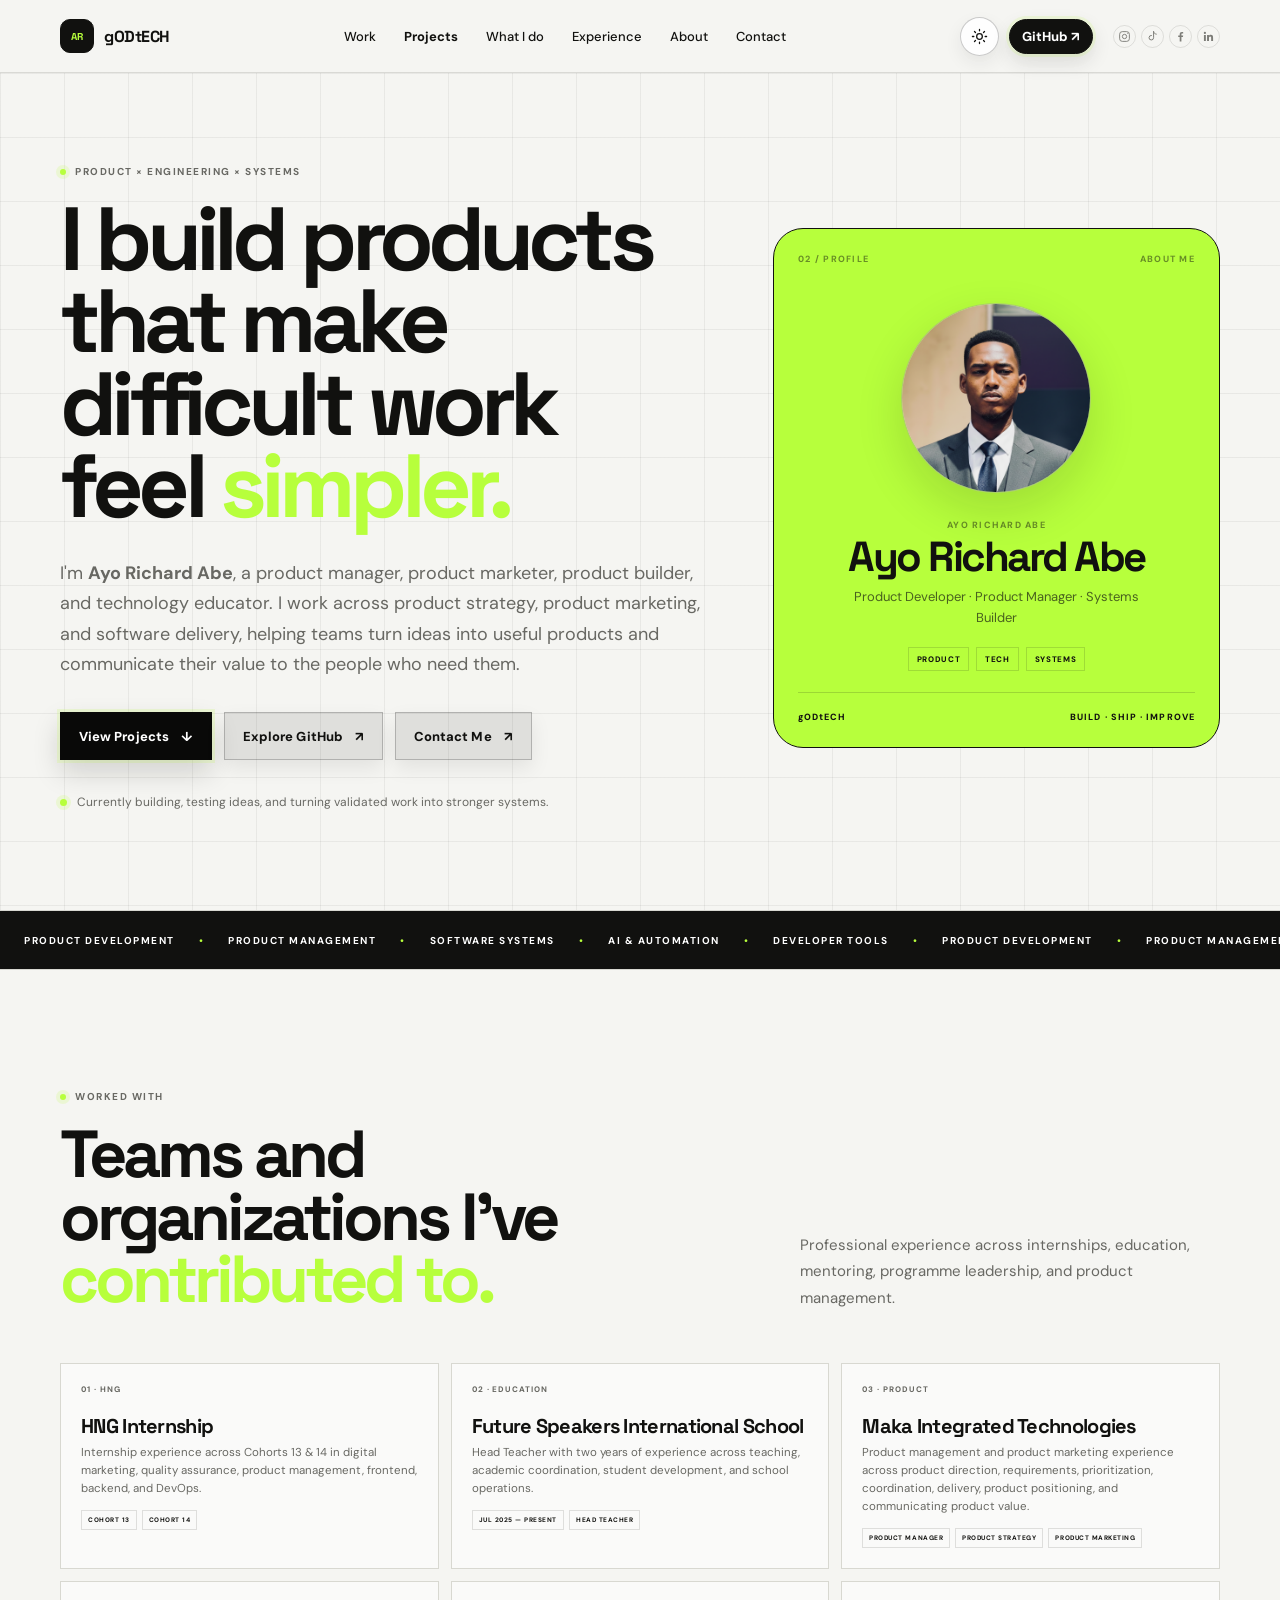
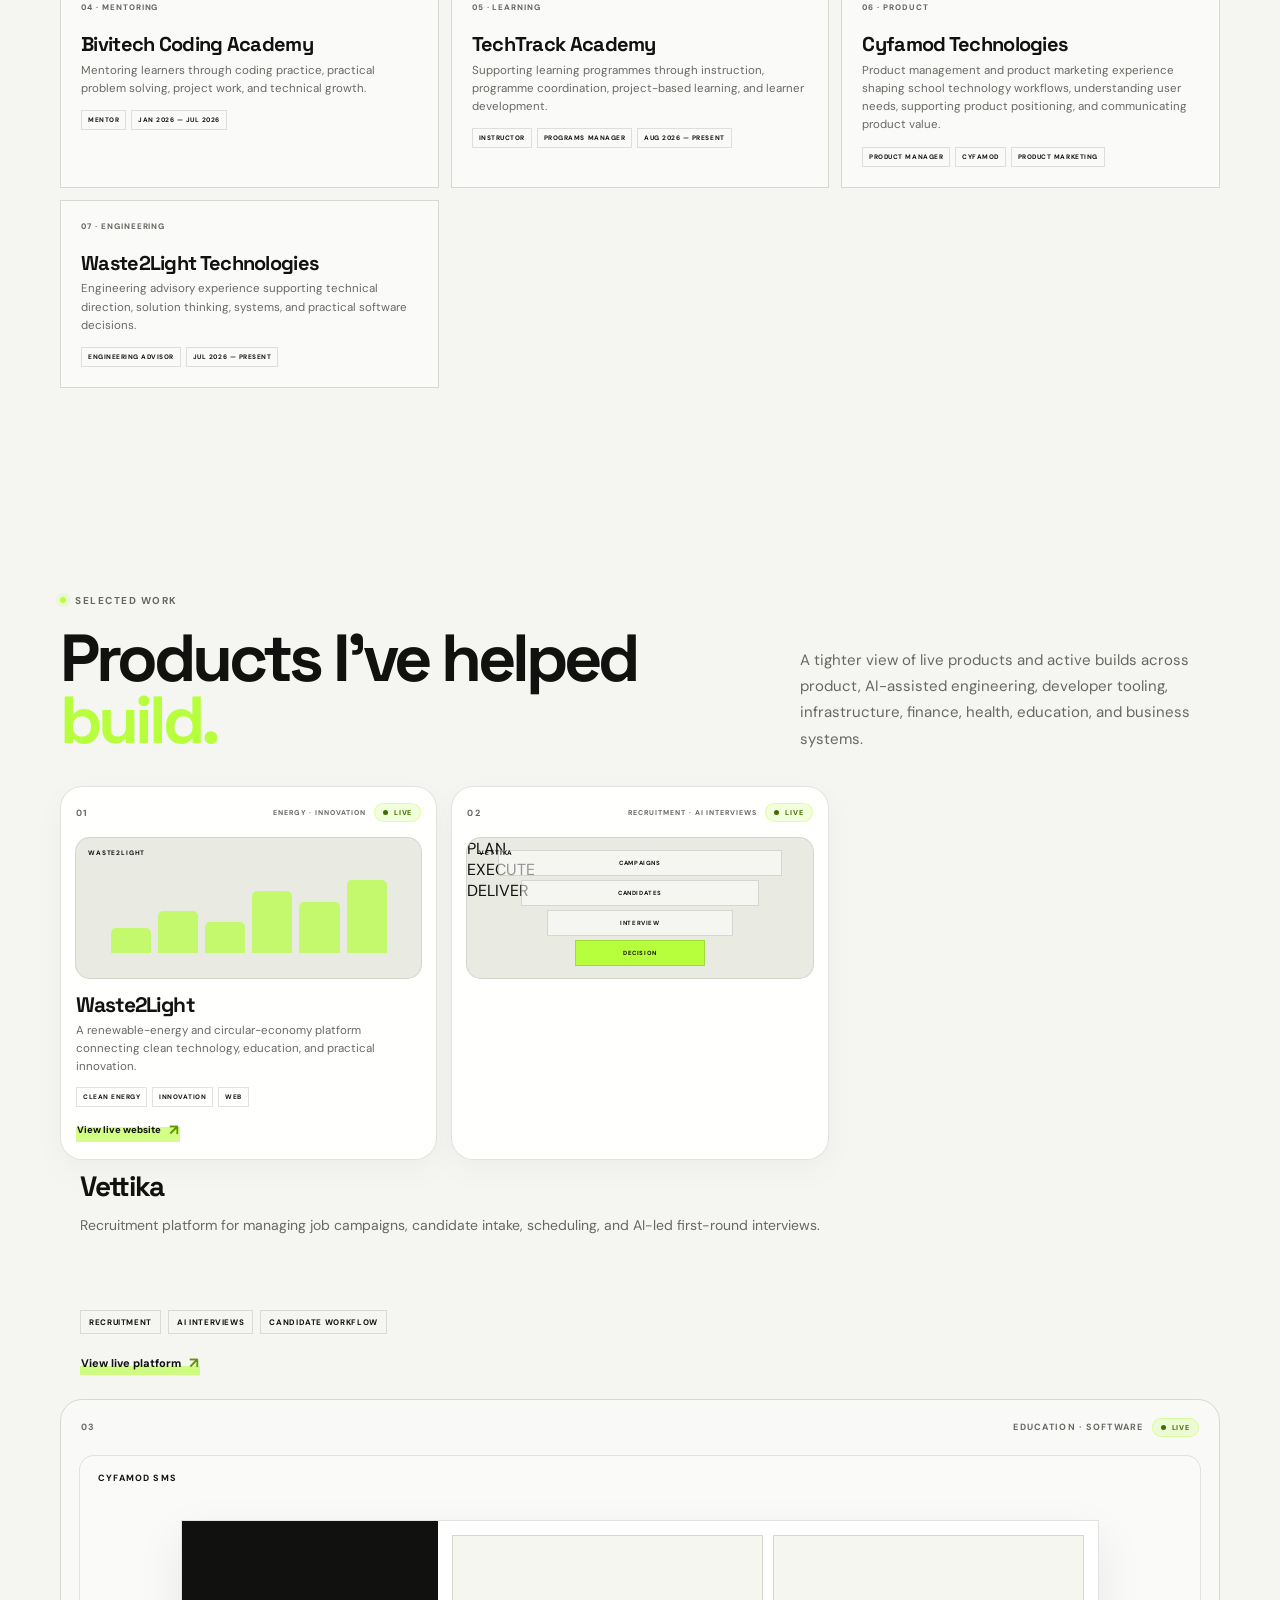
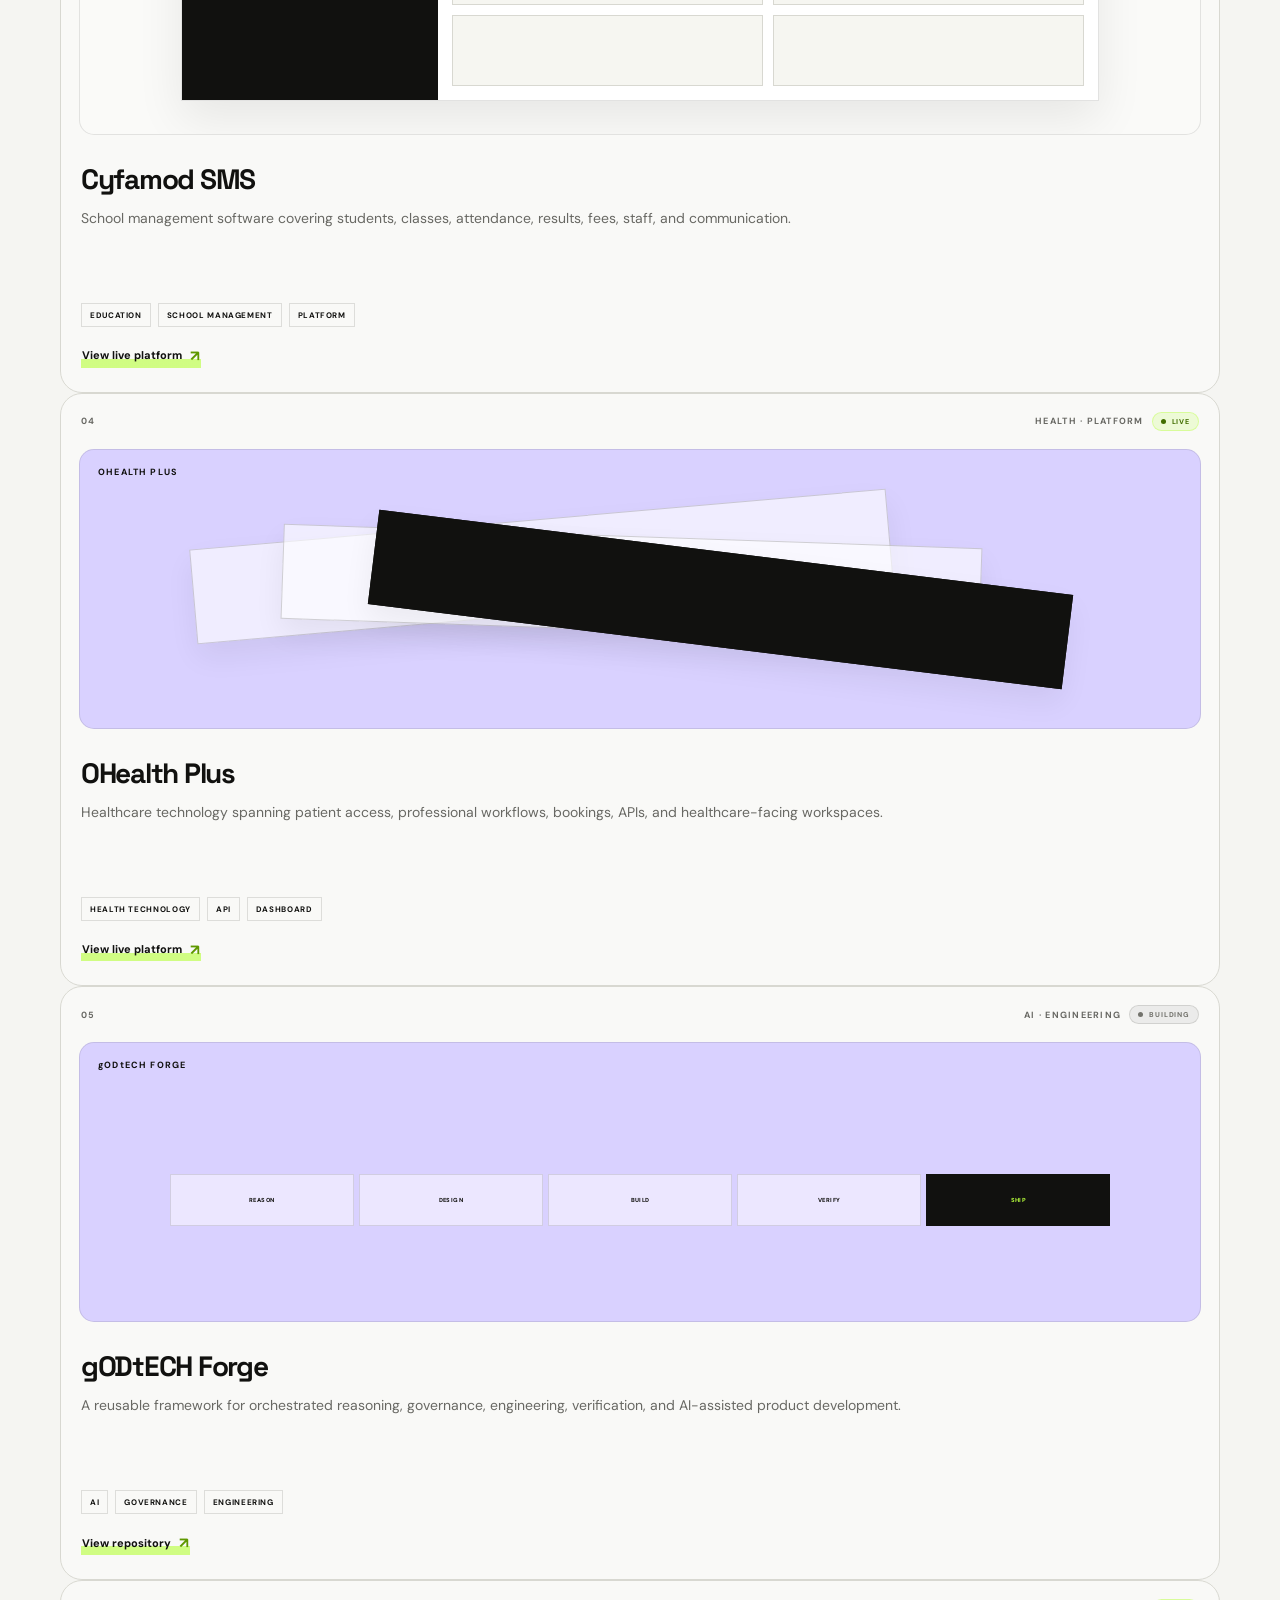
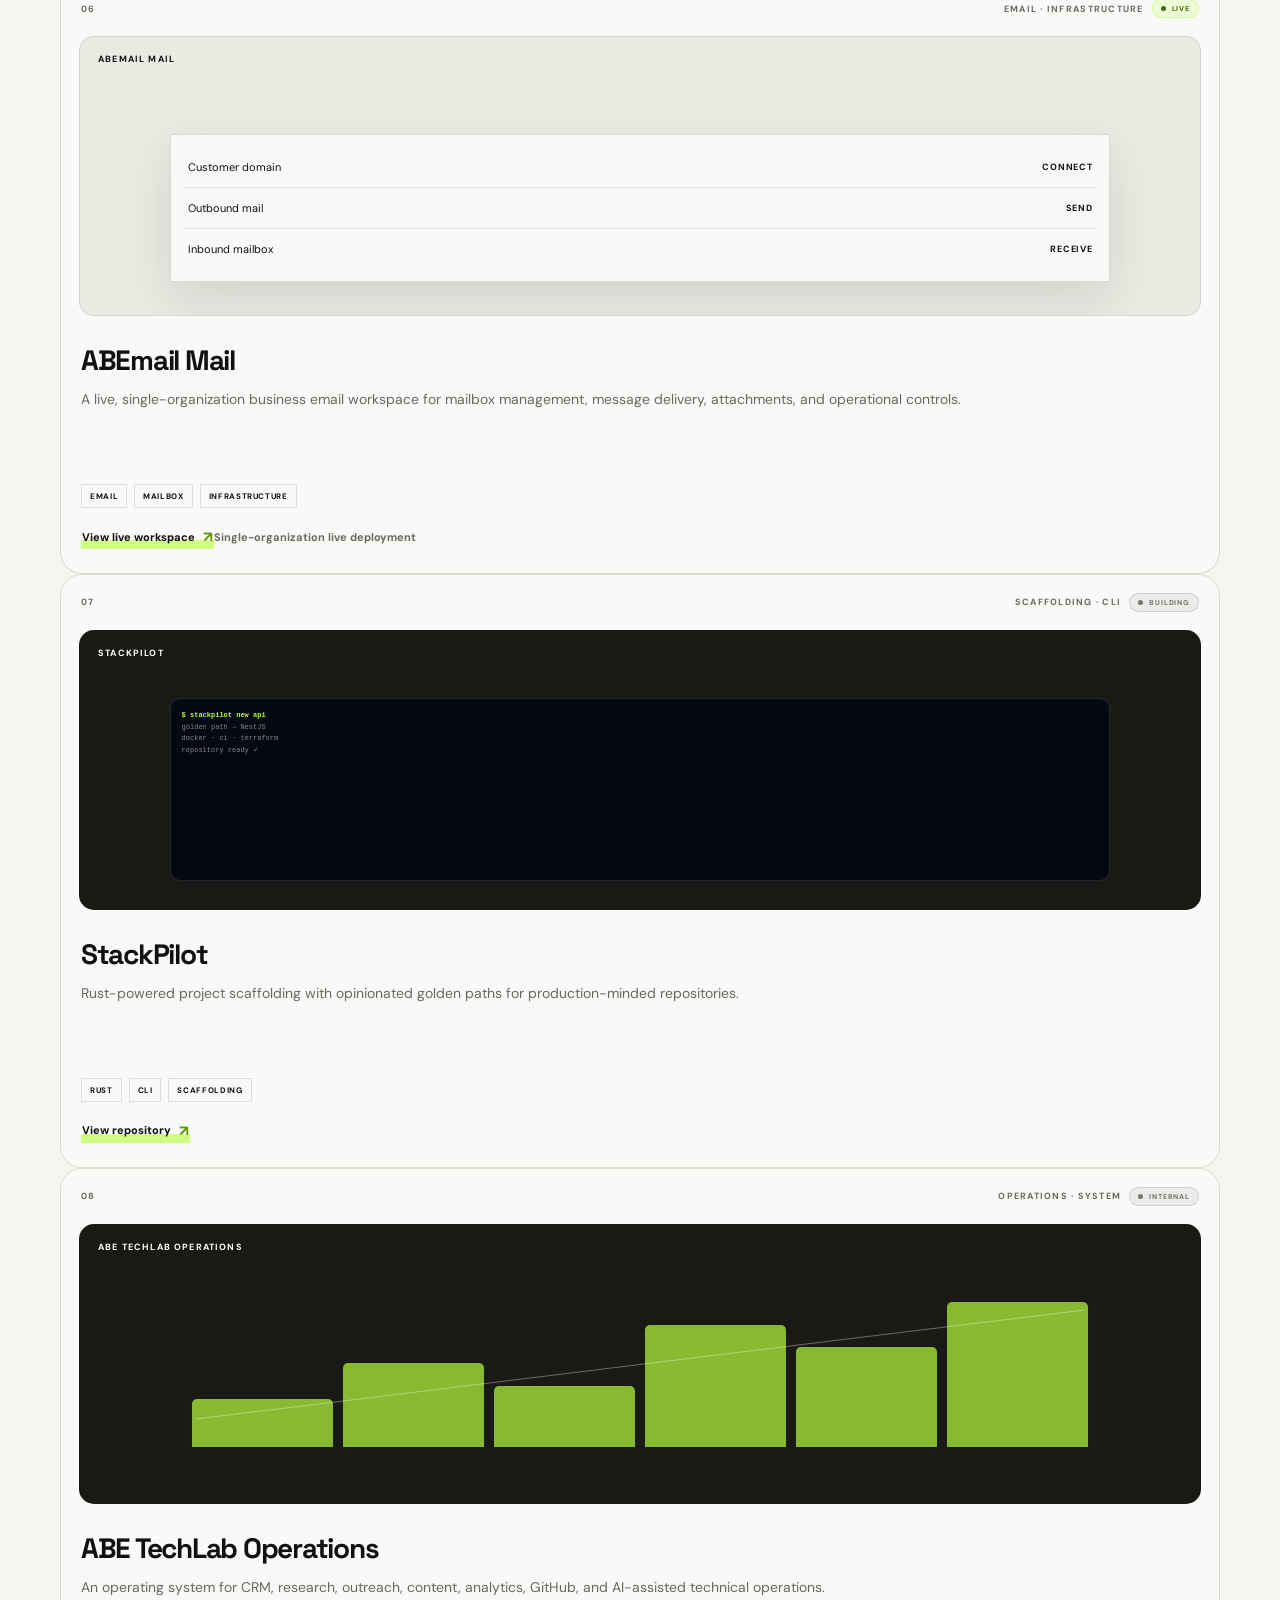
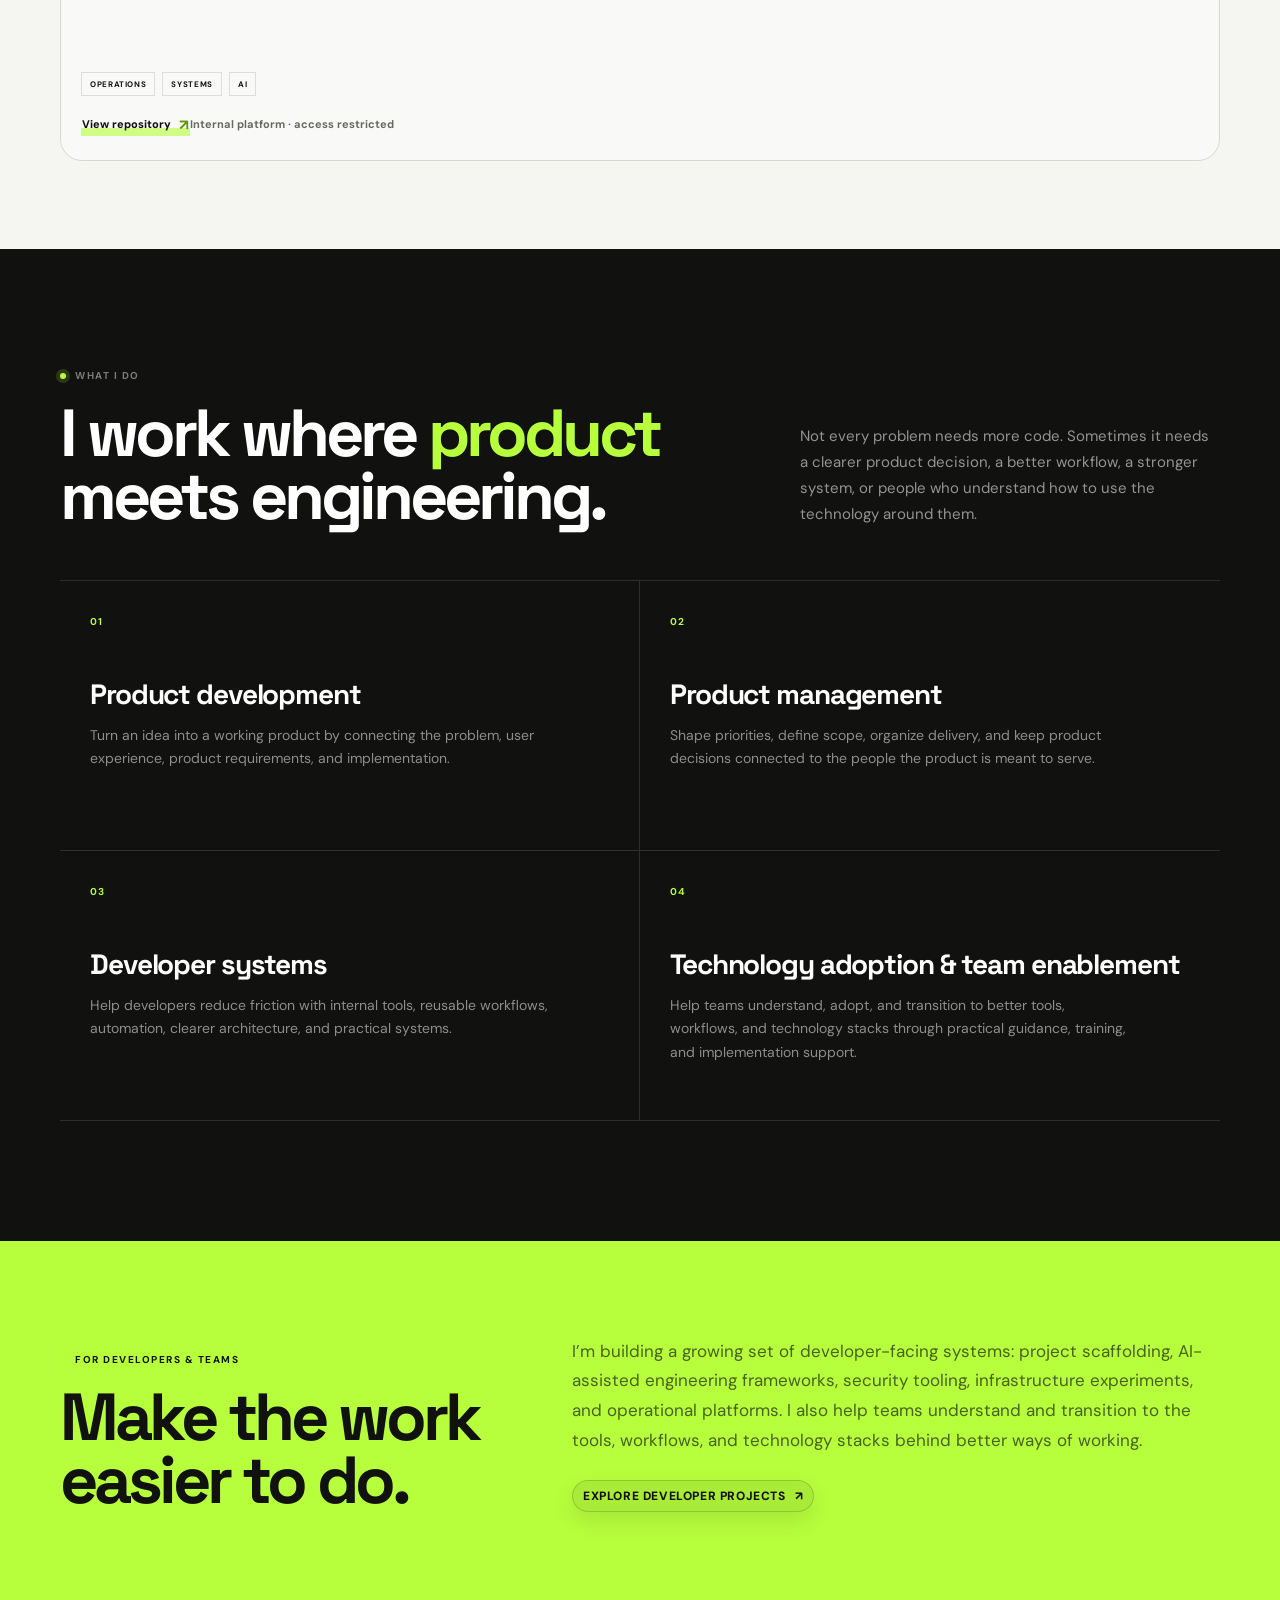
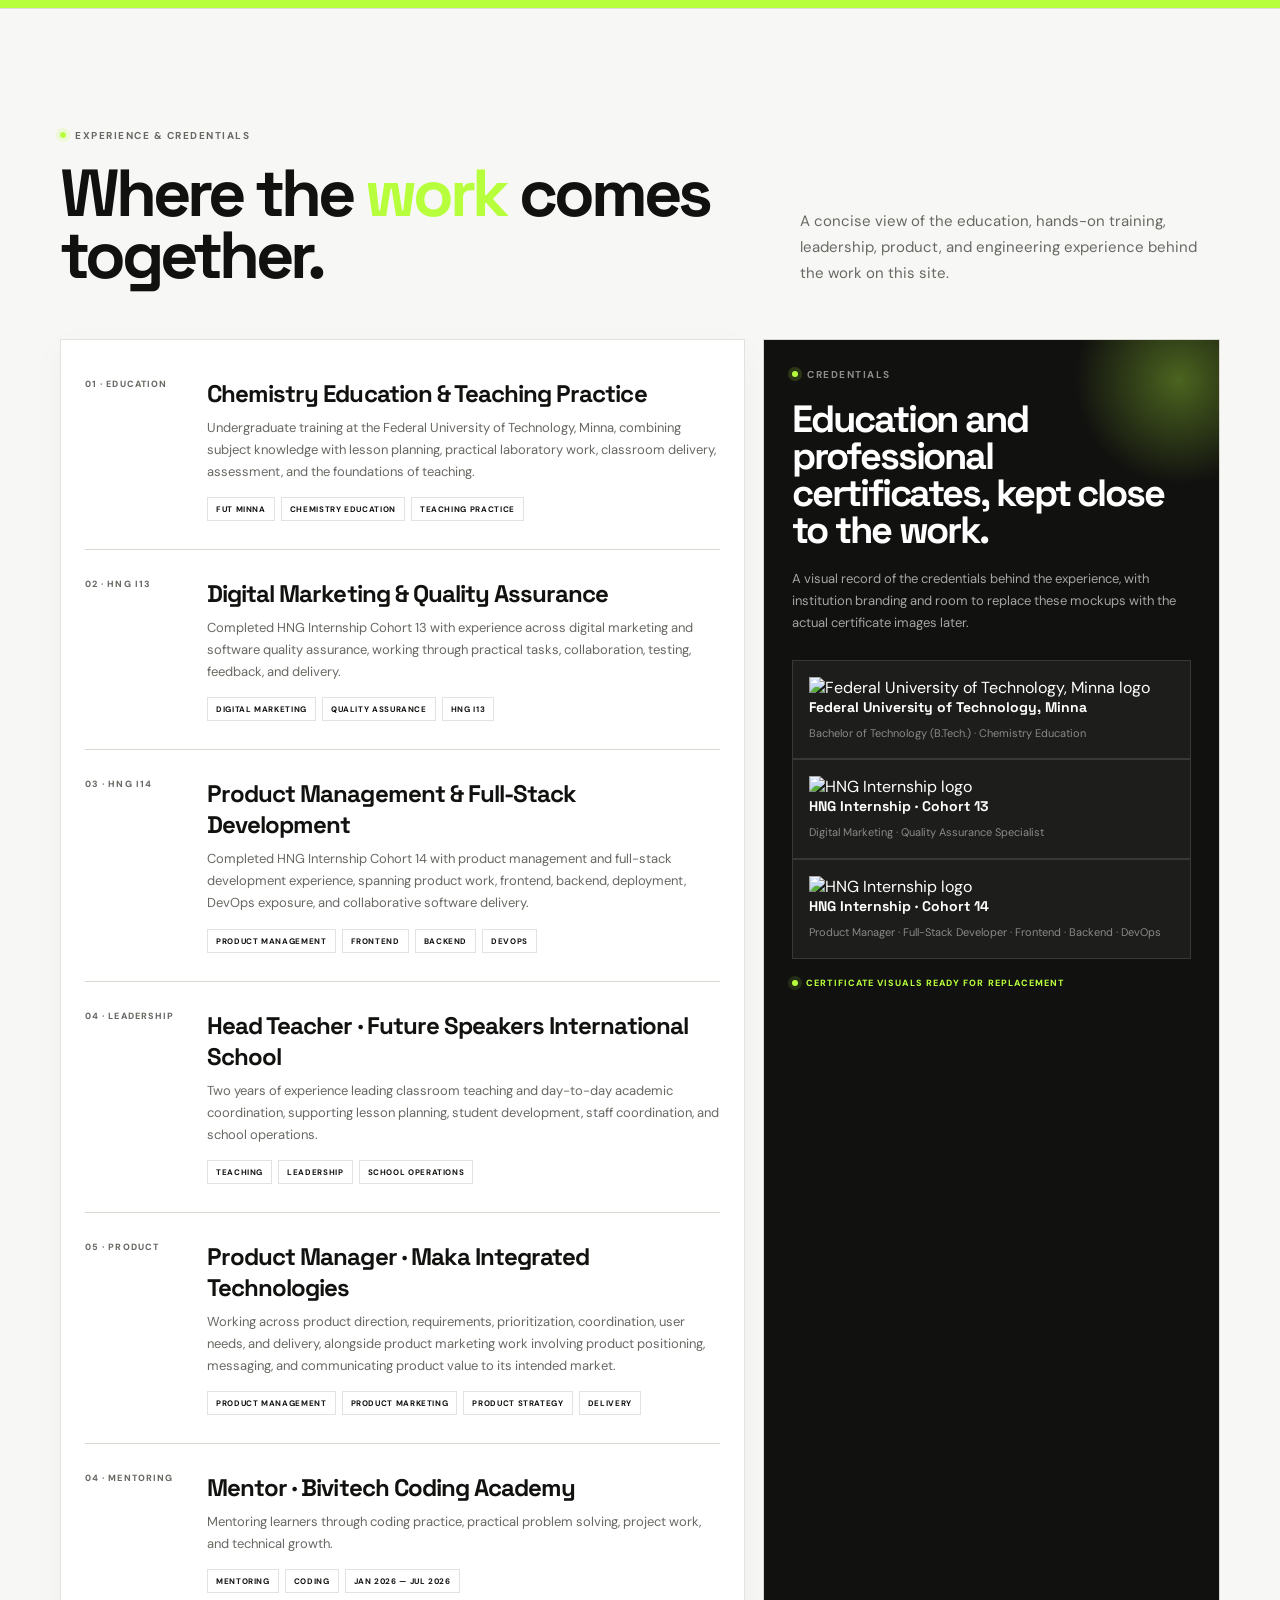
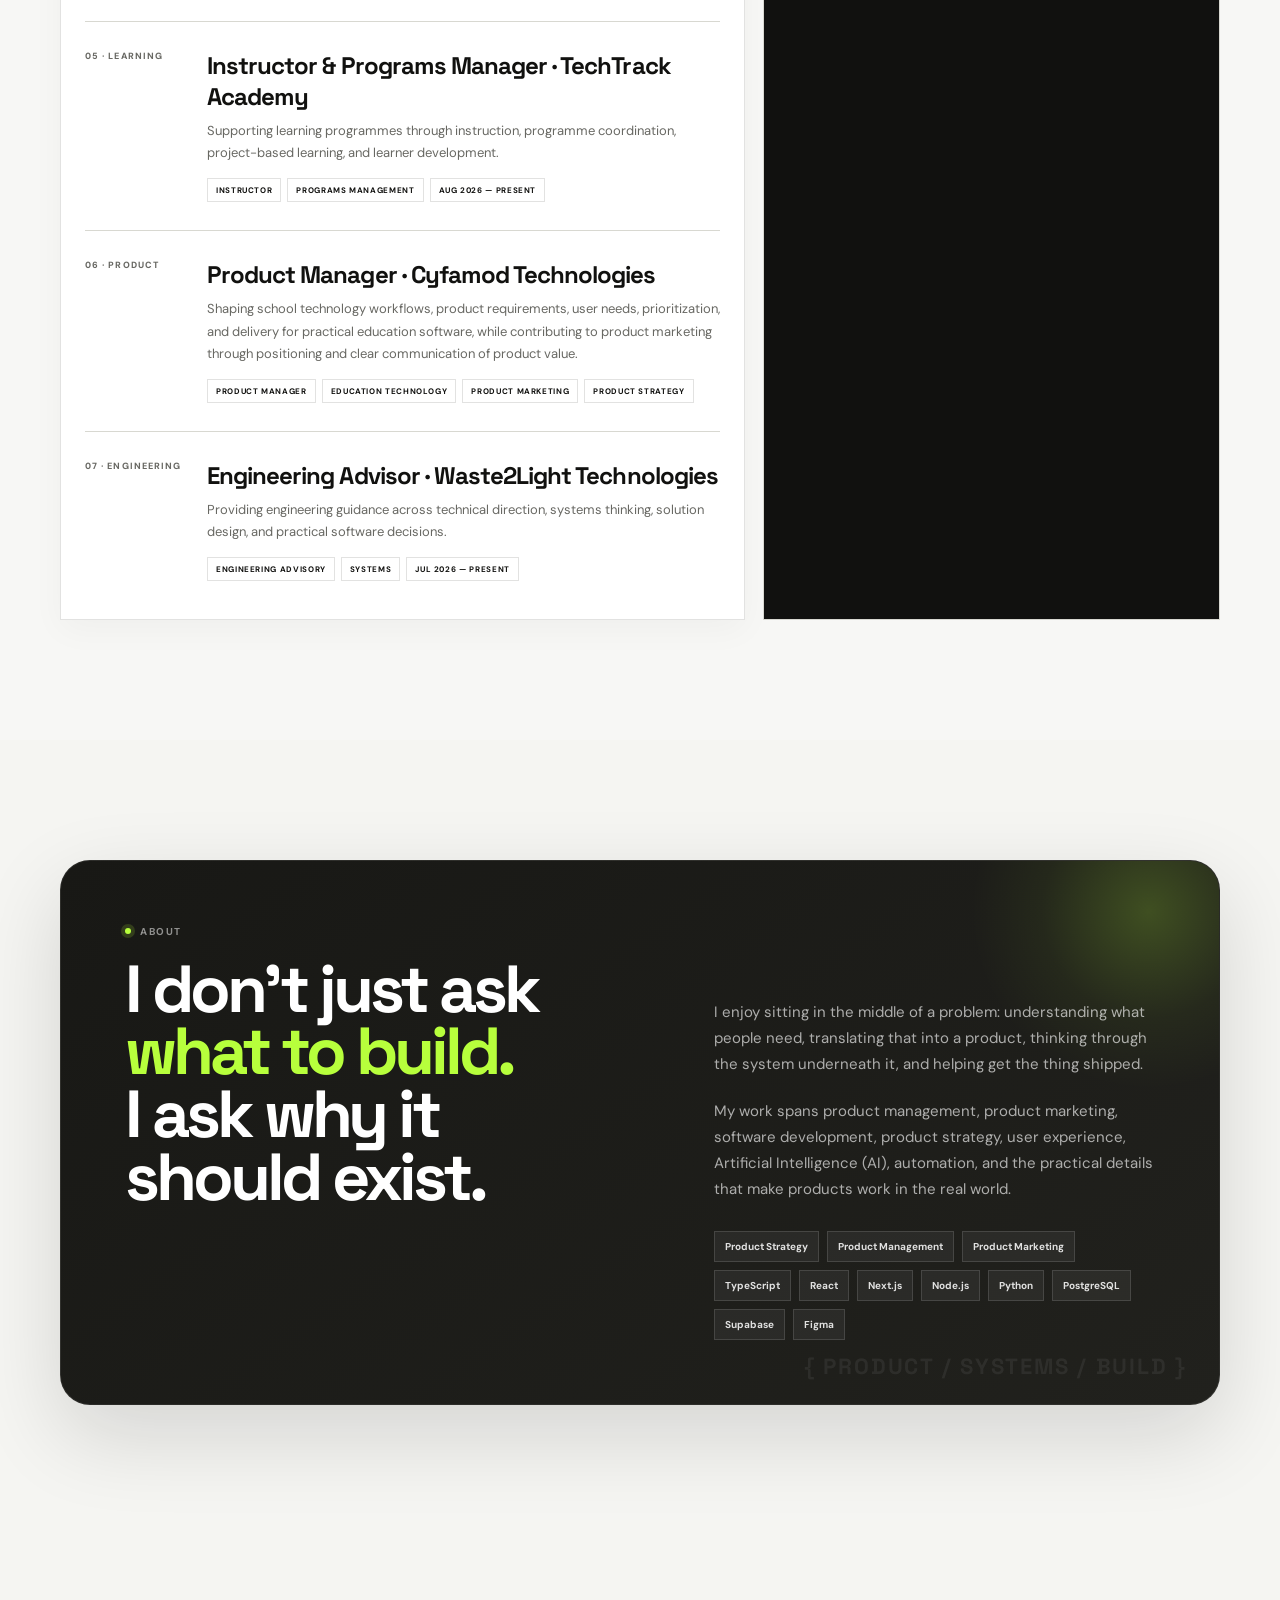
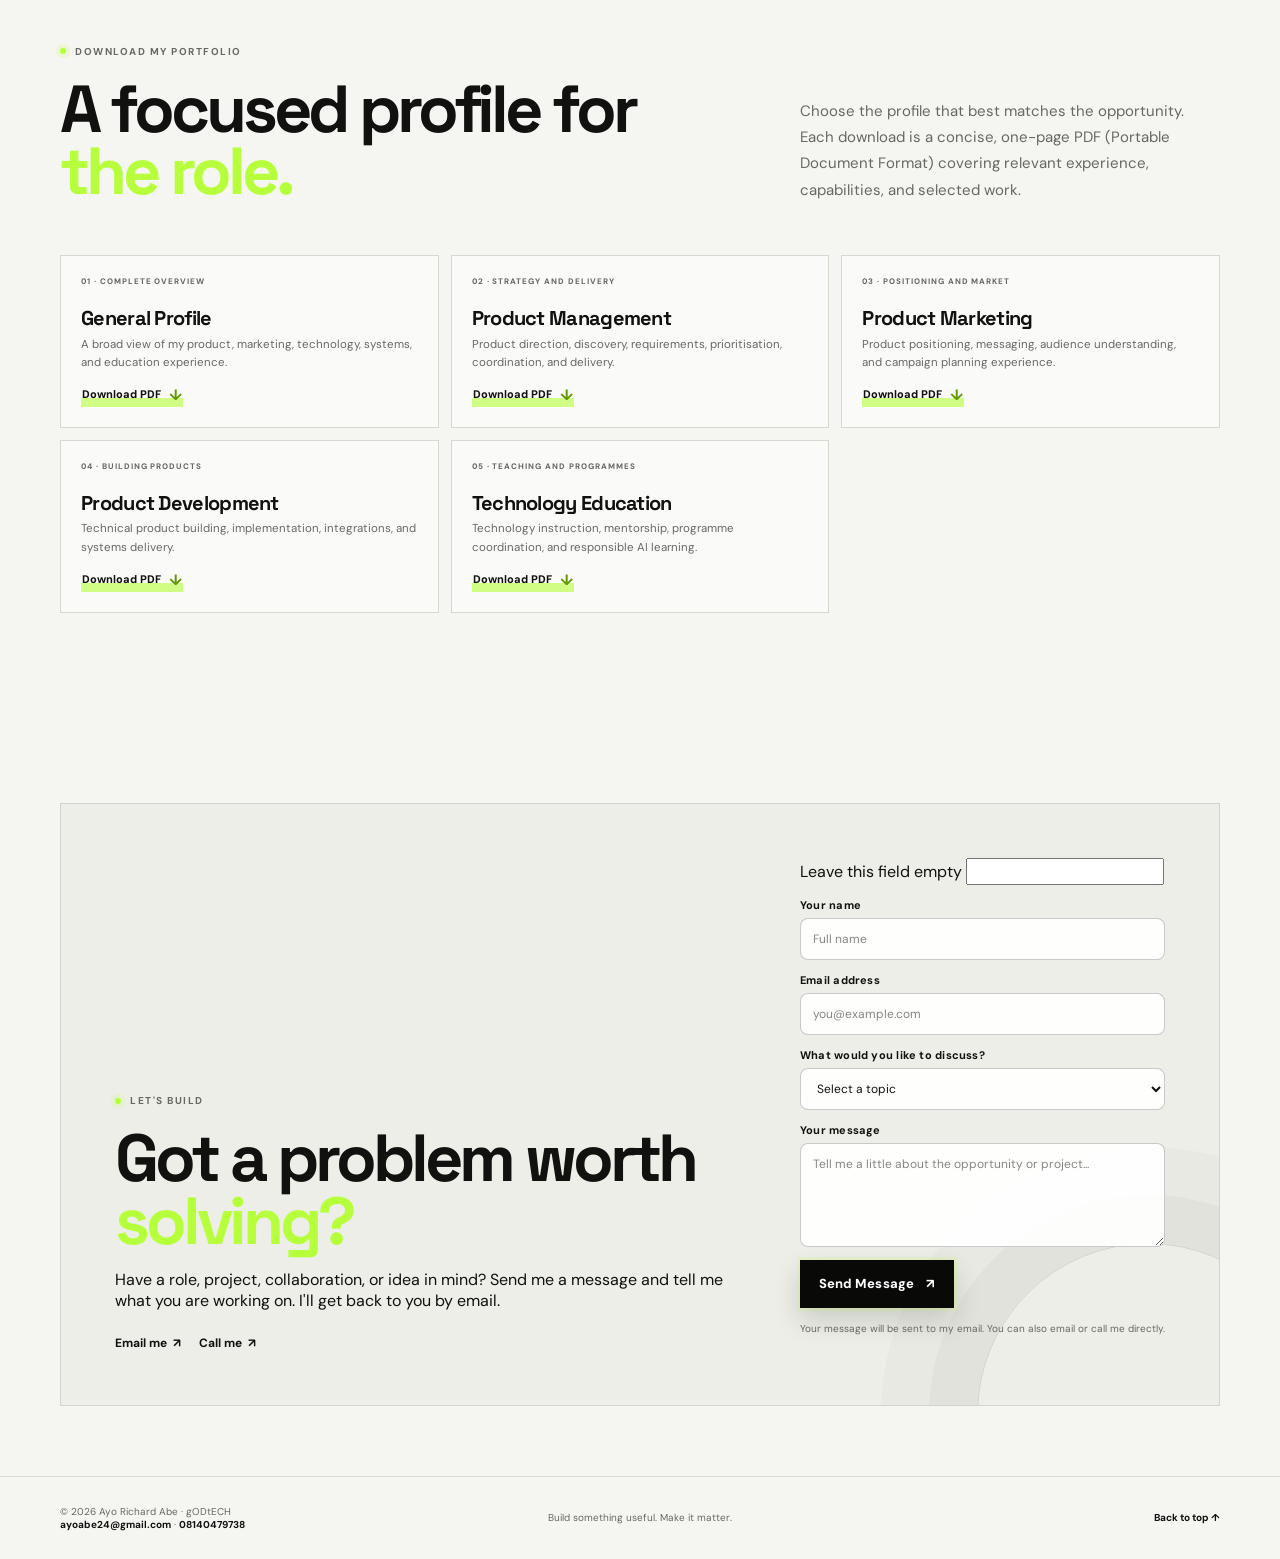
==== commit 56c59b50: "feat: refresh featured portfolio projects and destinations" ====
--- a/index.html
+++ b/index.html
@@ -251,61 +251,37 @@
           </div>
 
           <div class="project-grid home-project-grid">
-            <article class="project-card">
-              <div class="project-top"><span class="project-index">01</span><div class="project-meta"><span class="project-kind">CONSTRUCTION · PRODUCT</span><span class="project-status is-live">Live</span></div></div>
-              <div class="project-visual visual-green"><span class="visual-label">PROQUREMENT</span><div class="mock-panel"><div class="mock-row"><span>Materials</span><strong>Find</strong></div><div class="mock-row"><span>Suppliers</span><strong>Compare</strong></div><div class="mock-row"><span>Market context</span><strong>Source</strong></div></div></div>
-              <div class="project-body"><h3>Proqurement</h3><p>Discovery-first construction procurement for supplier discovery, comparison, sourcing, and market intelligence.</p><div class="project-tags"><span>Construction</span><span>Procurement</span><span>Market Intelligence</span></div><a href="https://proqurement.onrender.com/" target="_blank" rel="noreferrer" class="project-link">View live product <span>↗</span></a></div>
-            </article>
-
-            <article class="project-card">
-              <div class="project-top"><span class="project-index">02</span><div class="project-meta"><span class="project-kind">DEVELOPER · SCAFFOLDING</span><span class="project-status is-building">Building</span></div></div>
-              <div class="project-visual visual-dark"><span class="visual-label">STACKPILOT</span><div class="stackpilot-console"><strong>$ stackpilot new api</strong><span>golden path → NestJS</span><span>docker · ci · terraform</span><span>repository ready ✓</span></div></div>
-              <div class="project-body"><h3>StackPilot</h3><p>A Rust-powered scaffolding engine that gives developers opinionated golden paths for production-minded repositories.</p><div class="project-tags"><span>Rust</span><span>Developer Tool</span><span>Scaffolding</span></div><a href="https://github.com/gODtECH-Ctl-Create/StackPilot" target="_blank" rel="noreferrer" class="project-link">View project <span>↗</span></a></div>
-            </article>
-
-            <article class="project-card">
-              <div class="project-top"><span class="project-index">03</span><div class="project-meta"><span class="project-kind">AI · ENGINEERING SYSTEM</span><span class="project-status is-building">Building</span></div></div>
-              <div class="project-visual visual-purple"><span class="visual-label">gODtECH FORGE</span><div class="forge-flow"><span>REASON</span><span>DESIGN</span><span>BUILD</span><span>VERIFY</span><span>SHIP</span></div></div>
-              <div class="project-body"><h3>gODtECH FORGE</h3><p>A reusable operating framework for intelligent AI-assisted product development, governance, engineering, and verification.</p><div class="project-tags"><span>AI</span><span>Engineering</span><span>Governance</span></div><a href="https://github.com/gODtECH-Ctl-Create/gODtECH-FORGE" target="_blank" rel="noreferrer" class="project-link">View project <span>↗</span></a></div>
-            </article>
-
-            <article class="project-card">
-              <div class="project-top"><span class="project-index">04</span><div class="project-meta"><span class="project-kind">SECURITY · DEVELOPER TOOL</span><span class="project-status is-live">Live</span></div></div>
-              <div class="project-visual visual-dark"><span class="visual-label">SNARE</span><div class="signal-grid"><i></i><i></i><i></i><i></i><i></i><i></i></div><div class="signal-line"></div></div>
-              <div class="project-body"><h3>Snare</h3><p>A software supply-chain security scanner focused on malicious payloads committed directly into repositories.</p><div class="project-tags"><span>Security</span><span>Git</span><span>Developer Tool</span></div><a href="https://avioflagos.github.io/snare/" target="_blank" rel="noreferrer" class="project-link">View live project <span>↗</span></a></div>
-            </article>
-
-            <article class="project-card">
-              <div class="project-top"><span class="project-index">05</span><div class="project-meta"><span class="project-kind">VOICE · PRODUCT</span><span class="project-status is-building">Building</span></div></div>
-              <div class="project-visual visual-light"><span class="visual-label">SAYRR</span><div class="voice-console"><div><span><span class="voice-dot"></span> READY</span><strong>SAYRR</strong></div><div class="voice-wave"><i></i><i></i><i></i><i></i><i></i><i></i><i></i><i></i></div><div><span>Speak naturally</span><strong>INSERT</strong></div></div></div>
-              <div class="project-body"><h3>SAYRR</h3><p>A voice-first input layer that turns natural speech into clean text wherever you are typing.</p><div class="project-tags"><span>Voice</span><span>Desktop</span><span>Input</span></div><a href="https://github.com/gODtECH-Ctl-Create/SAYRR" target="_blank" rel="noreferrer" class="project-link">View project <span>↗</span></a></div>
-            </article>
-
-            <article class="project-card">
-              <div class="project-top"><span class="project-index">06</span><div class="project-meta"><span class="project-kind">FINANCE · PLATFORM</span><span class="project-status is-building">Building</span></div></div>
-              <div class="project-visual visual-dark"><span class="visual-label">MORTGAGEOPS</span><div class="signal-grid"><i></i><i></i><i></i><i></i><i></i><i></i></div><div class="signal-line"></div></div>
-              <div class="project-body"><h3>MortgageOps</h3><p>Mortgage operations, underwriting, case management, servicing, risk, and financial control in one product direction.</p><div class="project-tags"><span>Fintech</span><span>Operations</span><span>Risk</span></div><a href="https://github.com/gODtECH-Ctl-Create/MortgageOps" target="_blank" rel="noreferrer" class="project-link">View project <span>↗</span></a></div>
-            </article>
-
-            <article class="project-card">
-              <div class="project-top"><span class="project-index">07</span><div class="project-meta"><span class="project-kind">EDUCATION · PLATFORM</span><span class="project-status is-building">Building</span></div></div>
-              <div class="project-visual visual-paper"><span class="visual-label">TECHTRACK</span><div class="school-ui"><div class="school-side"></div><div class="school-main"><span></span><span></span><span></span><span></span></div></div></div>
-              <div class="project-body"><h3>TechTrack</h3><p>Learning and career-development infrastructure for bootcamps, internships, cohorts, progress, quizzes, and certificates.</p><div class="project-tags"><span>Learning</span><span>Career</span><span>Platform</span></div><a href="https://github.com/gODtECH-Ctl-Create/techtrack-chi" target="_blank" rel="noreferrer" class="project-link">View project <span>↗</span></a></div>
-            </article>
-
-            <article class="project-card">
-              <div class="project-top"><span class="project-index">08</span><div class="project-meta"><span class="project-kind">HEALTH · PLATFORM</span><span class="project-status is-live">Live</span></div></div>
-              <div class="project-visual visual-purple"><span class="visual-label">OHEALTH+</span><div class="stacked-cards"><div></div><div></div><div></div></div></div>
-              <div class="project-body"><h3>OHealth+</h3><p>Healthcare technology spanning patient access, professional workflows, bookings, APIs, and healthcare-facing workspaces.</p><div class="project-tags"><span>Health Technology</span><span>API</span><span>Dashboard</span></div><a href="https://github.com/gODtECH-Ctl-Create/Ohealth-be" target="_blank" rel="noreferrer" class="project-link">View project <span>↗</span></a></div>
-            </article>
-
-            <article class="project-card">
-              <div class="project-top"><span class="project-index">09</span><div class="project-meta"><span class="project-kind">EMAIL · INFRASTRUCTURE</span><span class="project-status is-live">Live</span></div></div>
-              <div class="project-visual visual-light"><span class="visual-label">ABEMAIL MAIL</span><div class="mock-panel"><div class="mock-row"><span>Customer domain</span><strong>Connect</strong></div><div class="mock-row"><span>Outbound mail</span><strong>Send</strong></div><div class="mock-row"><span>Inbound mailbox</span><strong>Receive</strong></div></div></div>
-              <div class="project-body"><h3>ABEmail Mail</h3><p>Business email infrastructure around customer-owned domains, managed delivery, receiving, and mailbox operations.</p><div class="project-tags"><span>Email</span><span>Infrastructure</span><span>Supabase</span></div><a href="https://github.com/gODtECH-Ctl-Create/ABEmail-Mail" target="_blank" rel="noreferrer" class="project-link">View project <span>↗</span></a></div>
-            </article>
-
-            <article class="more-project-card project-card"><div class="more-project-copy"><p class="eyebrow"><span class="eyebrow-dot"></span> FULL CATALOGUE</p><h3>There is more behind the selected work.</h3><p>Explore live products, active builds, developer tools, infrastructure, collaborations, and experiments in the full project archive.</p></div><a class="button" href="projects.html">View All Projects <span>↗</span></a></article>
+<article class="project-card"><div class="project-top"><span class="project-index">01</span><div class="project-meta"><span class="project-kind">ENERGY · INNOVATION</span><span class="project-status is-live">Live</span></div></div><div class="project-visual visual-light"><span class="visual-label">WASTE2LIGHT</span><div class="signal-grid"><i></i><i></i><i></i><i></i><i></i><i></i></div></div><div class="project-body"><h3>Waste2Light</h3><p>A renewable-energy and circular-economy platform connecting clean technology, education, and practical innovation.</p><div class="project-tags"><span>Clean Energy</span><span>Innovation</span><span>Web</span></div><a class="project-link" href="https://waste2light.com/" target="_blank" rel="noreferrer">View live website <span>↗</span></a></div></article>
+
+<article class="project-card"><div class="project-top"><span class="project-index">02</span><div class="project-meta"><span class="project-kind">RECRUITMENT · AI INTERVIEWS</span><span class="project-status is-live">Live</span></div></div><div class="project-visual visual-light"><span class="visual-label">VETTIKA</span><div class="funnel"><div>CAMPAIGNS</div><div>CANDIDATES</div><div>INTERVIEW</div><div>DECISION</div></div><div>PLAN</div><div>EXECUTE</div><div>DELIVER</div></div></div><div class="project-body"><h3>Vettika</h3><p>Recruitment platform for managing job campaigns, candidate intake, scheduling, and AI-led first-round interviews.</p><div class="project-tags"><span>Recruitment</span><span>AI Interviews</span><span>Candidate Workflow</span></div><a class="project-link" href="https://www.vettika.com/" target="_blank" rel="noreferrer">View live platform <span>↗</span></a></div></article>
+
+<article class="project-card"><div class="project-top"><span class="project-index">03</span><div class="project-meta"><span class="project-kind">EDUCATION · SOFTWARE</span><span class="project-status is-live">Live</span></div></div><div class="project-visual visual-paper"><span class="visual-label">CYFAMOD SMS</span><div class="school-ui"><div class="school-side"></div><div class="school-main"><span></span><span></span><span></span><span></span></div></div></div><div class="project-body"><h3>Cyfamod SMS</h3><p>School management software covering students, classes, attendance, results, fees, staff, and communication.</p><div class="project-tags"><span>Education</span><span>School Management</span><span>Platform</span></div><a class="project-link" href="https://school.cyfamod.com/" target="_blank" rel="noreferrer">View live platform <span>↗</span></a></div></article>
+
+<article class="project-card"><div class="project-top"><span class="project-index">04</span><div class="project-meta"><span class="project-kind">HEALTH · PLATFORM</span><span class="project-status is-live">Live</span></div></div><div class="project-visual visual-purple"><span class="visual-label">OHEALTH PLUS</span><div class="stacked-cards"><div></div><div></div><div></div></div></div><div class="project-body"><h3>OHealth Plus</h3><p>Healthcare technology spanning patient access, professional workflows, bookings, APIs, and healthcare-facing workspaces.</p><div class="project-tags"><span>Health Technology</span><span>API</span><span>Dashboard</span></div><a class="project-link" href="https://ohealthltd.com/" target="_blank" rel="noreferrer">View live platform <span>↗</span></a></div></article>
+
+<article class="project-card">
+                <div class="project-top"><span class="project-index">05</span><div class="project-meta"><span class="project-kind">AI · ENGINEERING</span><span class="project-status is-building">Building</span></div></div>
+                <div class="project-visual visual-purple"><span class="visual-label">gODtECH FORGE</span><div class="forge-flow"><span>REASON</span><span>DESIGN</span><span>BUILD</span><span>VERIFY</span><span>SHIP</span></div></div>
+                <div class="project-body"><h3>gODtECH Forge</h3><p>A reusable framework for orchestrated reasoning, governance, engineering, verification, and AI-assisted product development.</p><div class="project-tags"><span>AI</span><span>Governance</span><span>Engineering</span></div><a class="project-link" href="https://github.com/gODtECH-Ctl-Create/gODtECH-FORGE" target="_blank" rel="noreferrer">View repository <span>↗</span></a></div>
+              </article>
+
+<article class="project-card">
+                <div class="project-top"><span class="project-index">06</span><div class="project-meta"><span class="project-kind">EMAIL · INFRASTRUCTURE</span><span class="project-status is-live">Live</span></div></div>
+                <div class="project-visual visual-light"><span class="visual-label">ABEMAIL MAIL</span><div class="mock-panel"><div class="mock-row"><span>Customer domain</span><strong>Connect</strong></div><div class="mock-row"><span>Outbound mail</span><strong>Send</strong></div><div class="mock-row"><span>Inbound mailbox</span><strong>Receive</strong></div></div></div>
+                <div class="project-body"><h3>ABEmail Mail</h3><p>A live, single-organization business email workspace for mailbox management, message delivery, attachments, and operational controls.</p><div class="project-tags"><span>Email</span><span>Mailbox</span><span>Infrastructure</span></div><a class="project-link" href="https://mail.waste2light.com/" target="_blank" rel="noreferrer">View live workspace <span>↗</span></a><span class="project-private">Single-organization live deployment</span></div>
+              </article>
+
+<article class="project-card">
+                <div class="project-top"><span class="project-index">07</span><div class="project-meta"><span class="project-kind">SCAFFOLDING · CLI</span><span class="project-status is-building">Building</span></div></div>
+                <div class="project-visual visual-dark"><span class="visual-label">STACKPILOT</span><div class="stackpilot-console"><strong>$ stackpilot new api</strong><span>golden path → NestJS</span><span>docker · ci · terraform</span><span>repository ready ✓</span></div></div>
+                <div class="project-body"><h3>StackPilot</h3><p>Rust-powered project scaffolding with opinionated golden paths for production-minded repositories.</p><div class="project-tags"><span>Rust</span><span>CLI</span><span>Scaffolding</span></div><a class="project-link" href="https://github.com/gODtECH-Ctl-Create/StackPilot" target="_blank" rel="noreferrer">View repository <span>↗</span></a></div>
+              </article>
+
+<article class="project-card">
+                <div class="project-top"><span class="project-index">08</span><div class="project-meta"><span class="project-kind">OPERATIONS · SYSTEM</span><span class="project-status is-building">Internal</span></div></div>
+                <div class="project-visual visual-dark"><span class="visual-label">ABE TECHLAB OPERATIONS</span><div class="signal-grid"><i></i><i></i><i></i><i></i><i></i><i></i></div><div class="signal-line"></div></div>
+                <div class="project-body"><h3>ABE TechLab Operations</h3><p>An operating system for CRM, research, outreach, content, analytics, GitHub, and AI-assisted technical operations.</p><div class="project-tags"><span>Operations</span><span>Systems</span><span>AI</span></div><a class="project-link" href="https://github.com/gODtECH-Ctl-Create/ABE-TechLab-Operations" target="_blank" rel="noreferrer">View repository <span>↗</span></a><span class="project-private">Internal platform · access restricted</span></div>
+              </article>
           </div>
         </div>
       </section>
@@ -528,7 +504,11 @@
               <input type="hidden" name="_subject" value="New portfolio enquiry · Ayo Richard Abe" />
               <input type="hidden" name="_template" value="table" />
               <input type="hidden" name="_url" value="https://godtech-ctl-create.github.io/Ayo-Richard-ABE/" />
-                            <div class="contact-field">
+              <div class="contact-form-honey" aria-hidden="true">
+                <label for="contact-website">Leave this field empty</label>
+                <input id="contact-website" type="text" name="_honey" tabindex="-1" autocomplete="off" />
+              </div>
+              <div class="contact-field">
                 <label for="contact-name">Your name</label>
                 <input id="contact-name" name="name" type="text" placeholder="Full name" autocomplete="name" maxlength="100" required />
               </div>
@@ -566,7 +546,7 @@
     <footer class="site-footer"><div class="container footer-wrap"><span>© 2026 Ayo Richard Abe · gODtECH<br /><a href="mailto:ayoabe24@gmail.com">ayoabe24@gmail.com</a> · <a href="tel:+2348140479738">08140479738</a></span><span>Build something useful. Make it matter.</span><a href="#top">Back to top ↑</a></div></footer>
     <script src="theme.js"></script>
     <script src="script.js"></script>
-    <script src="contact-form.js?v=20261125-3"></script>
+    <script src="contact-form.js?v=20261125-2"></script>
     <script src="portfolio-downloads.js"></script>
   </body>
 </html>
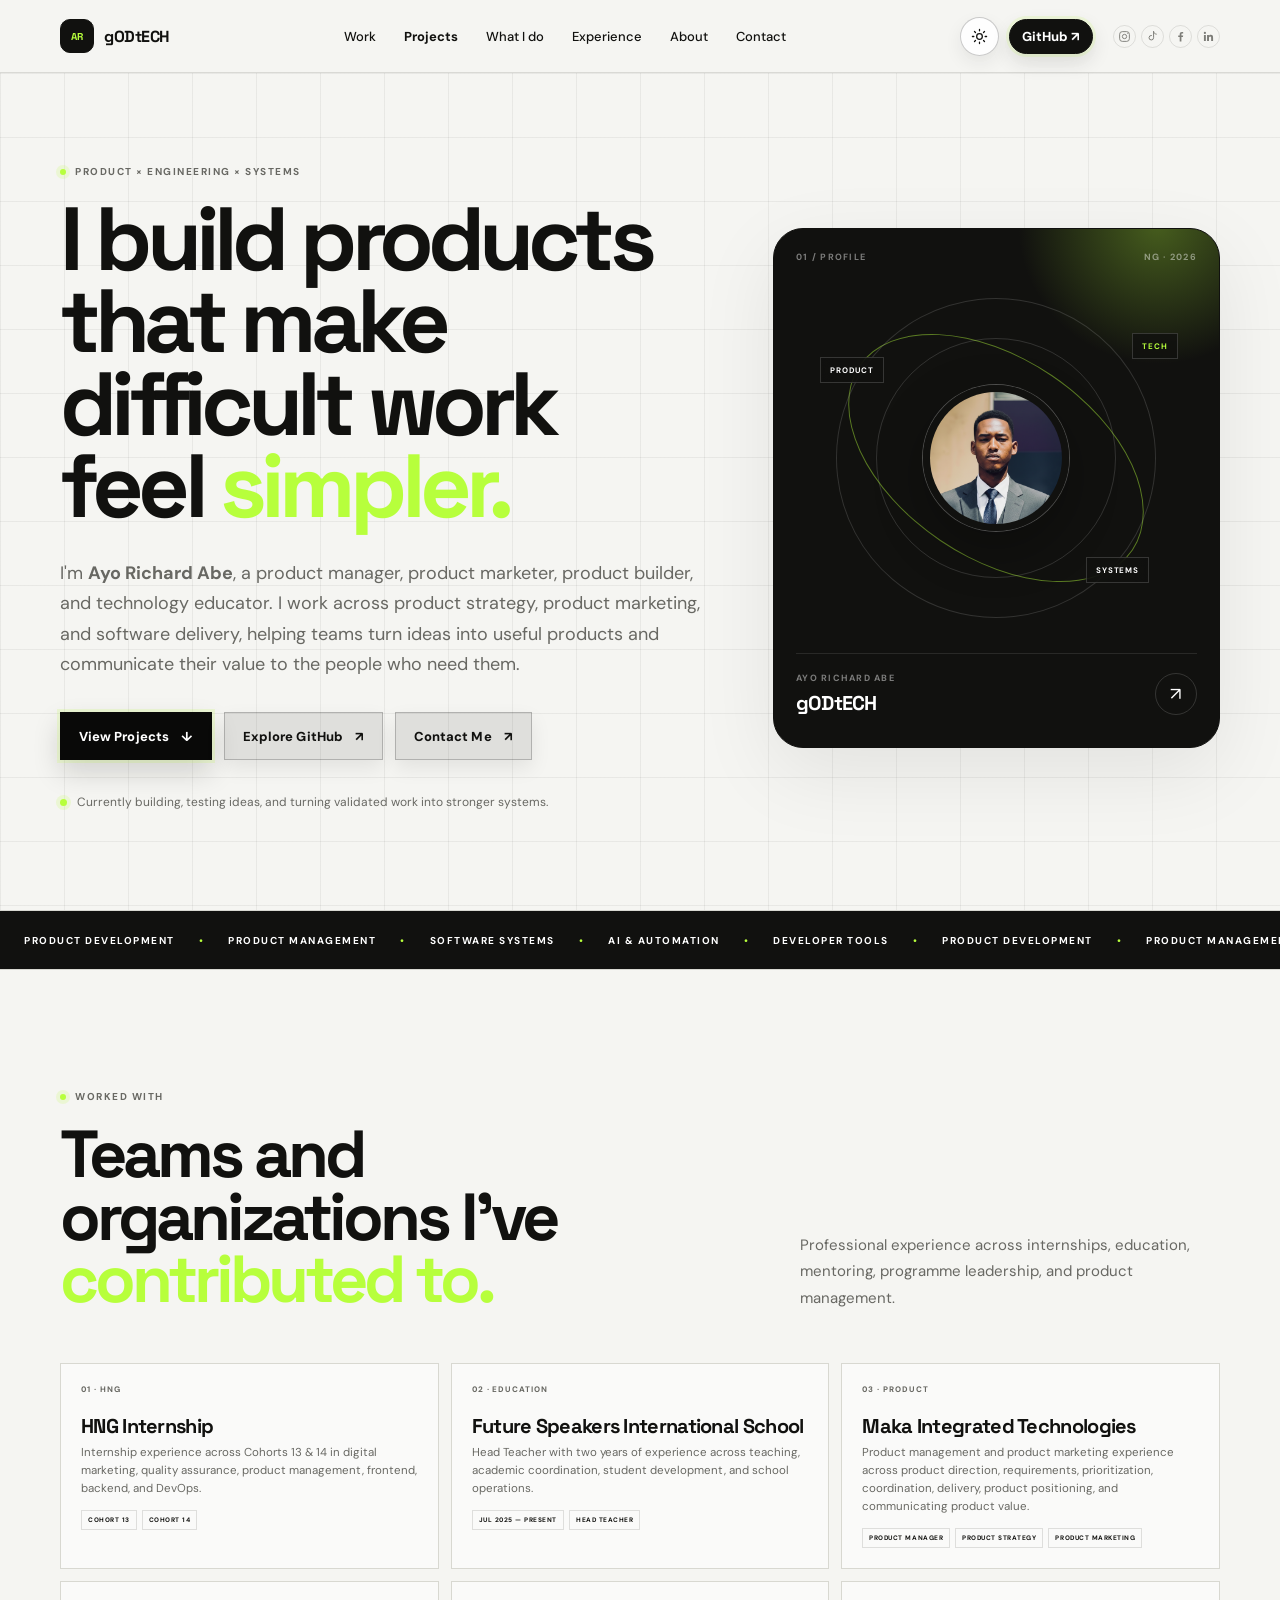
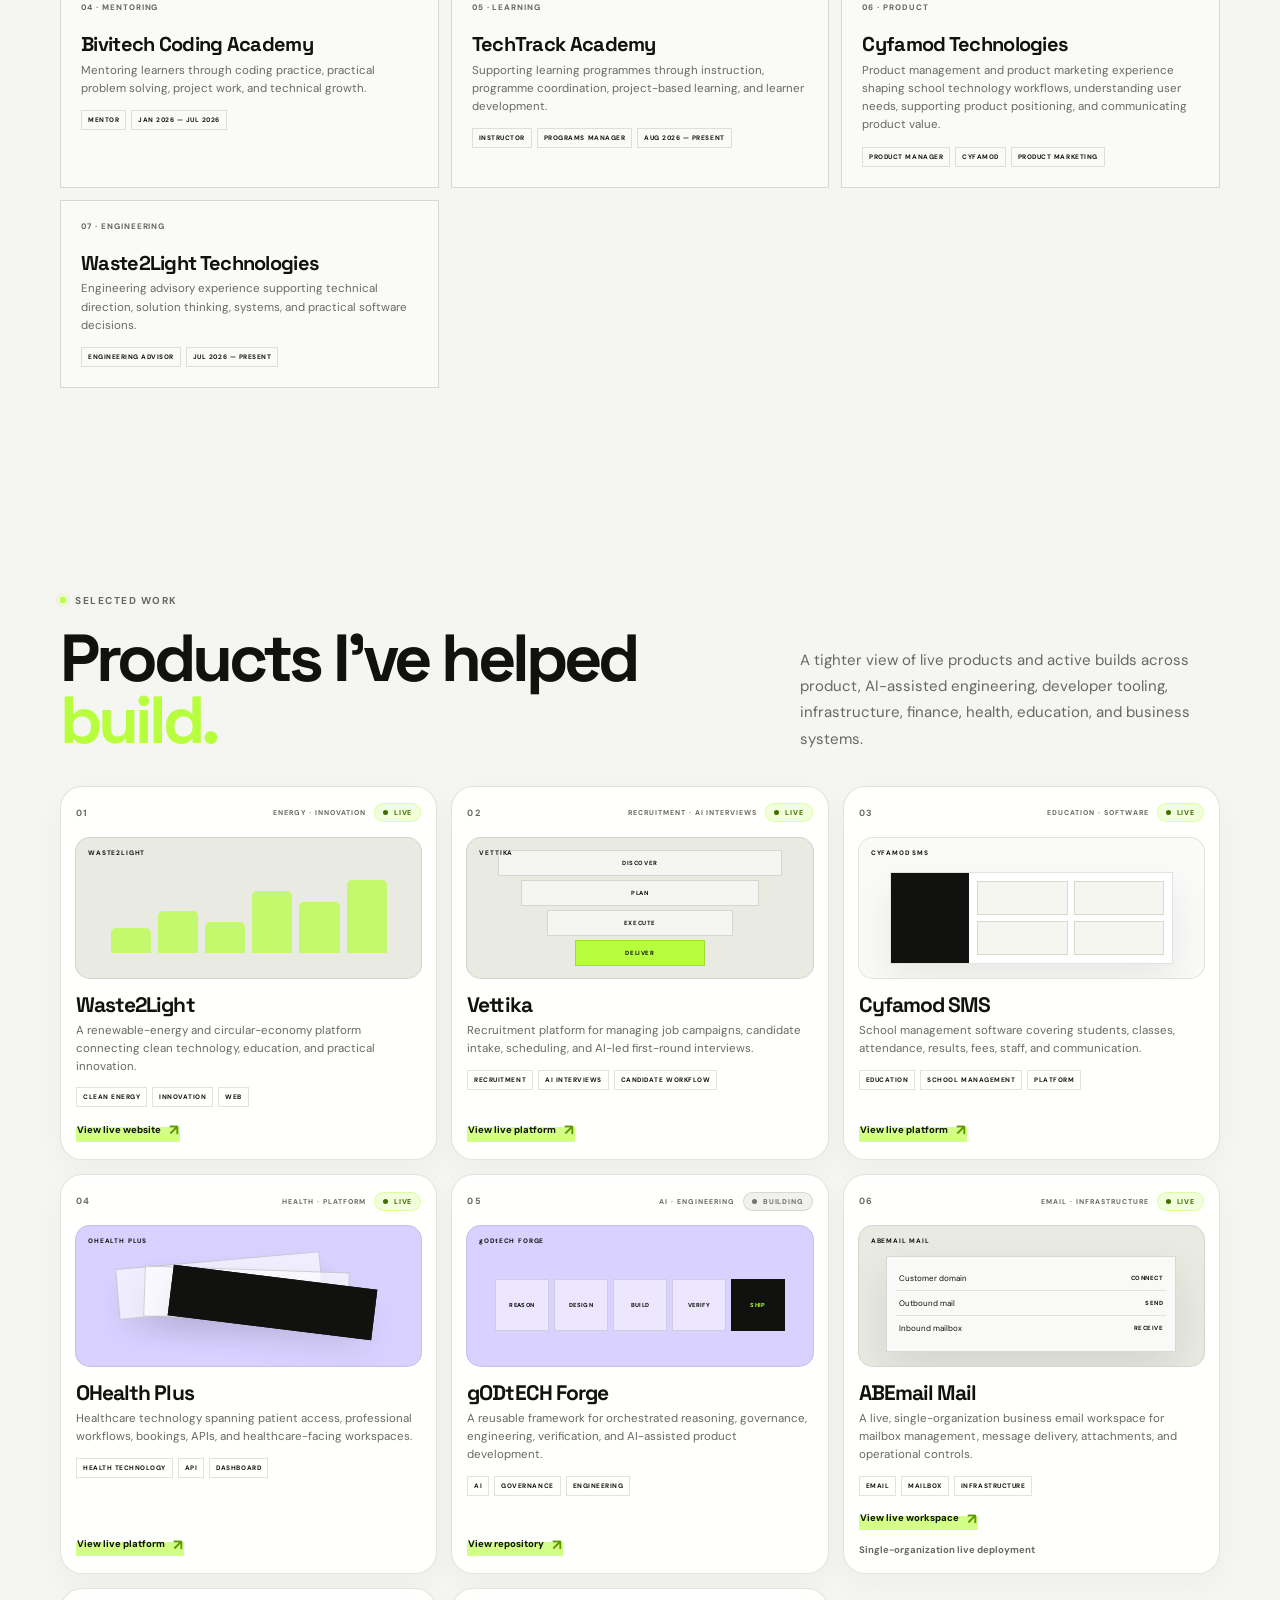
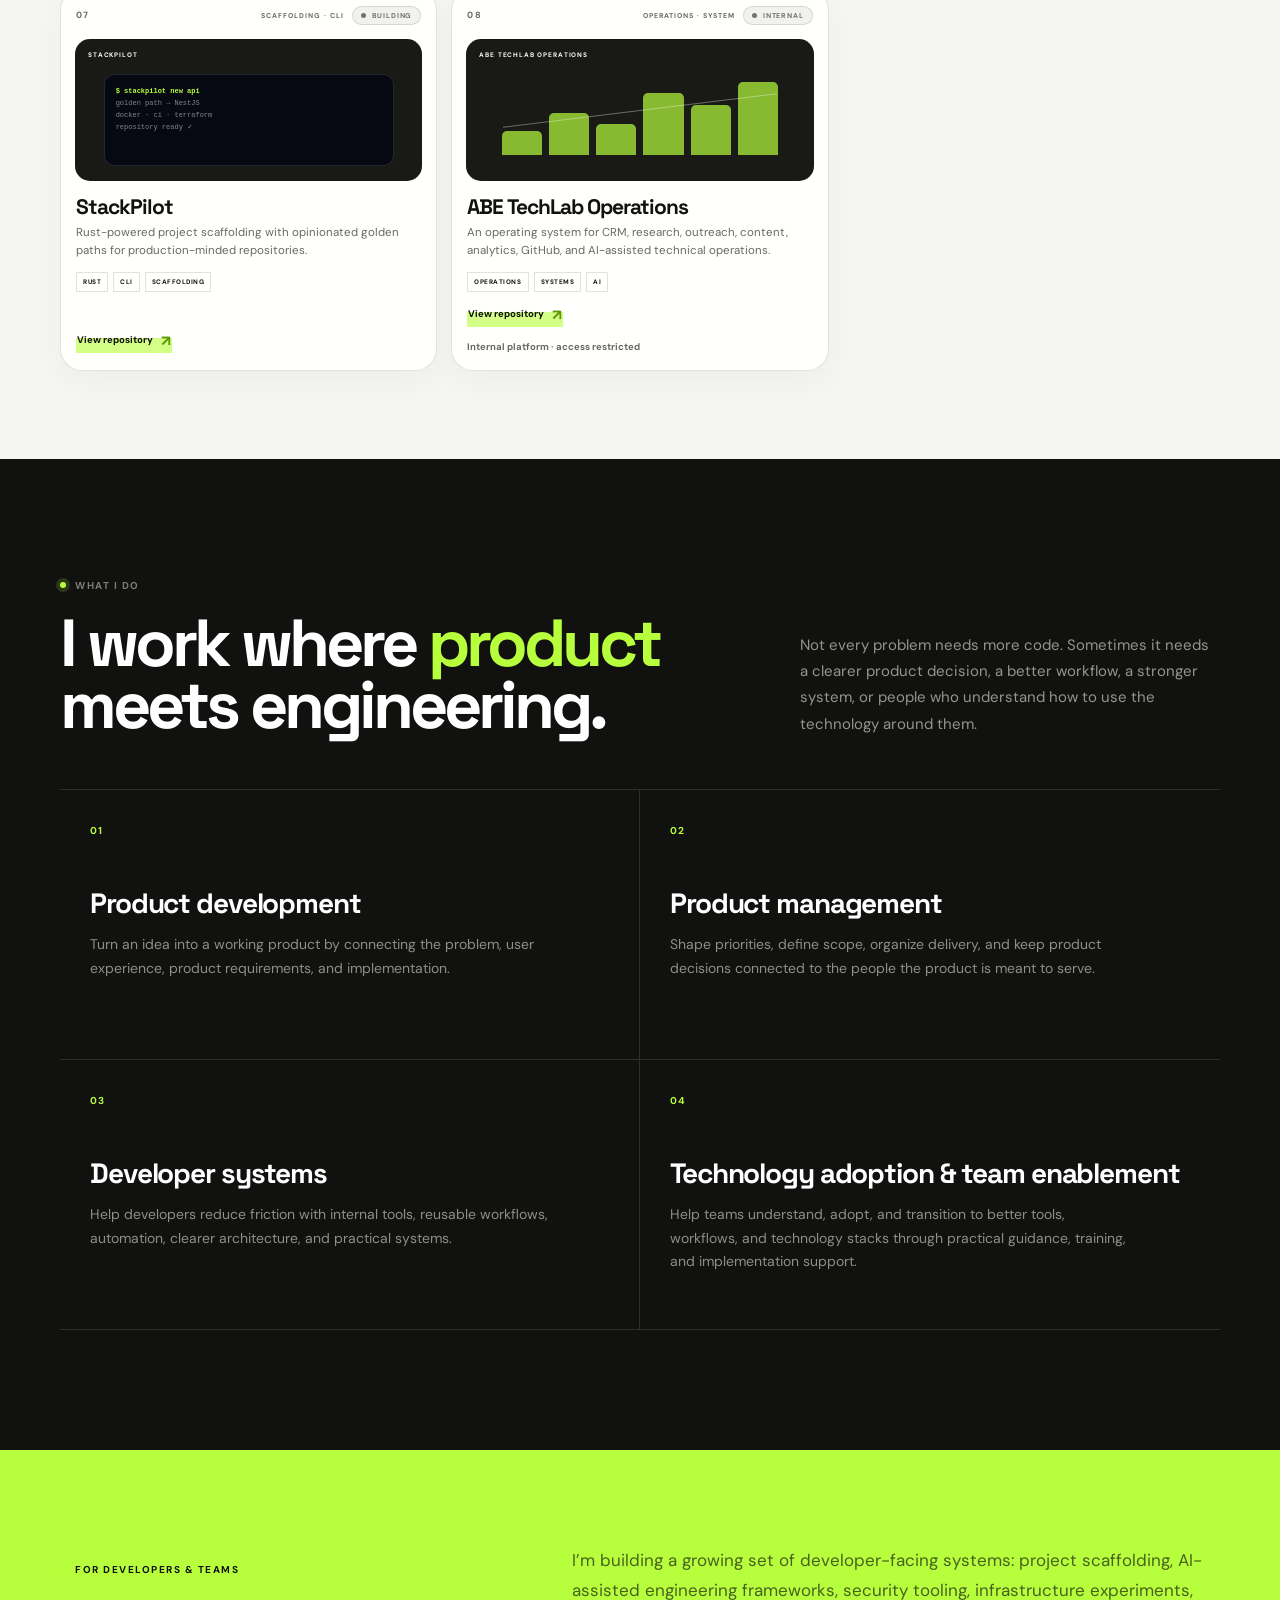
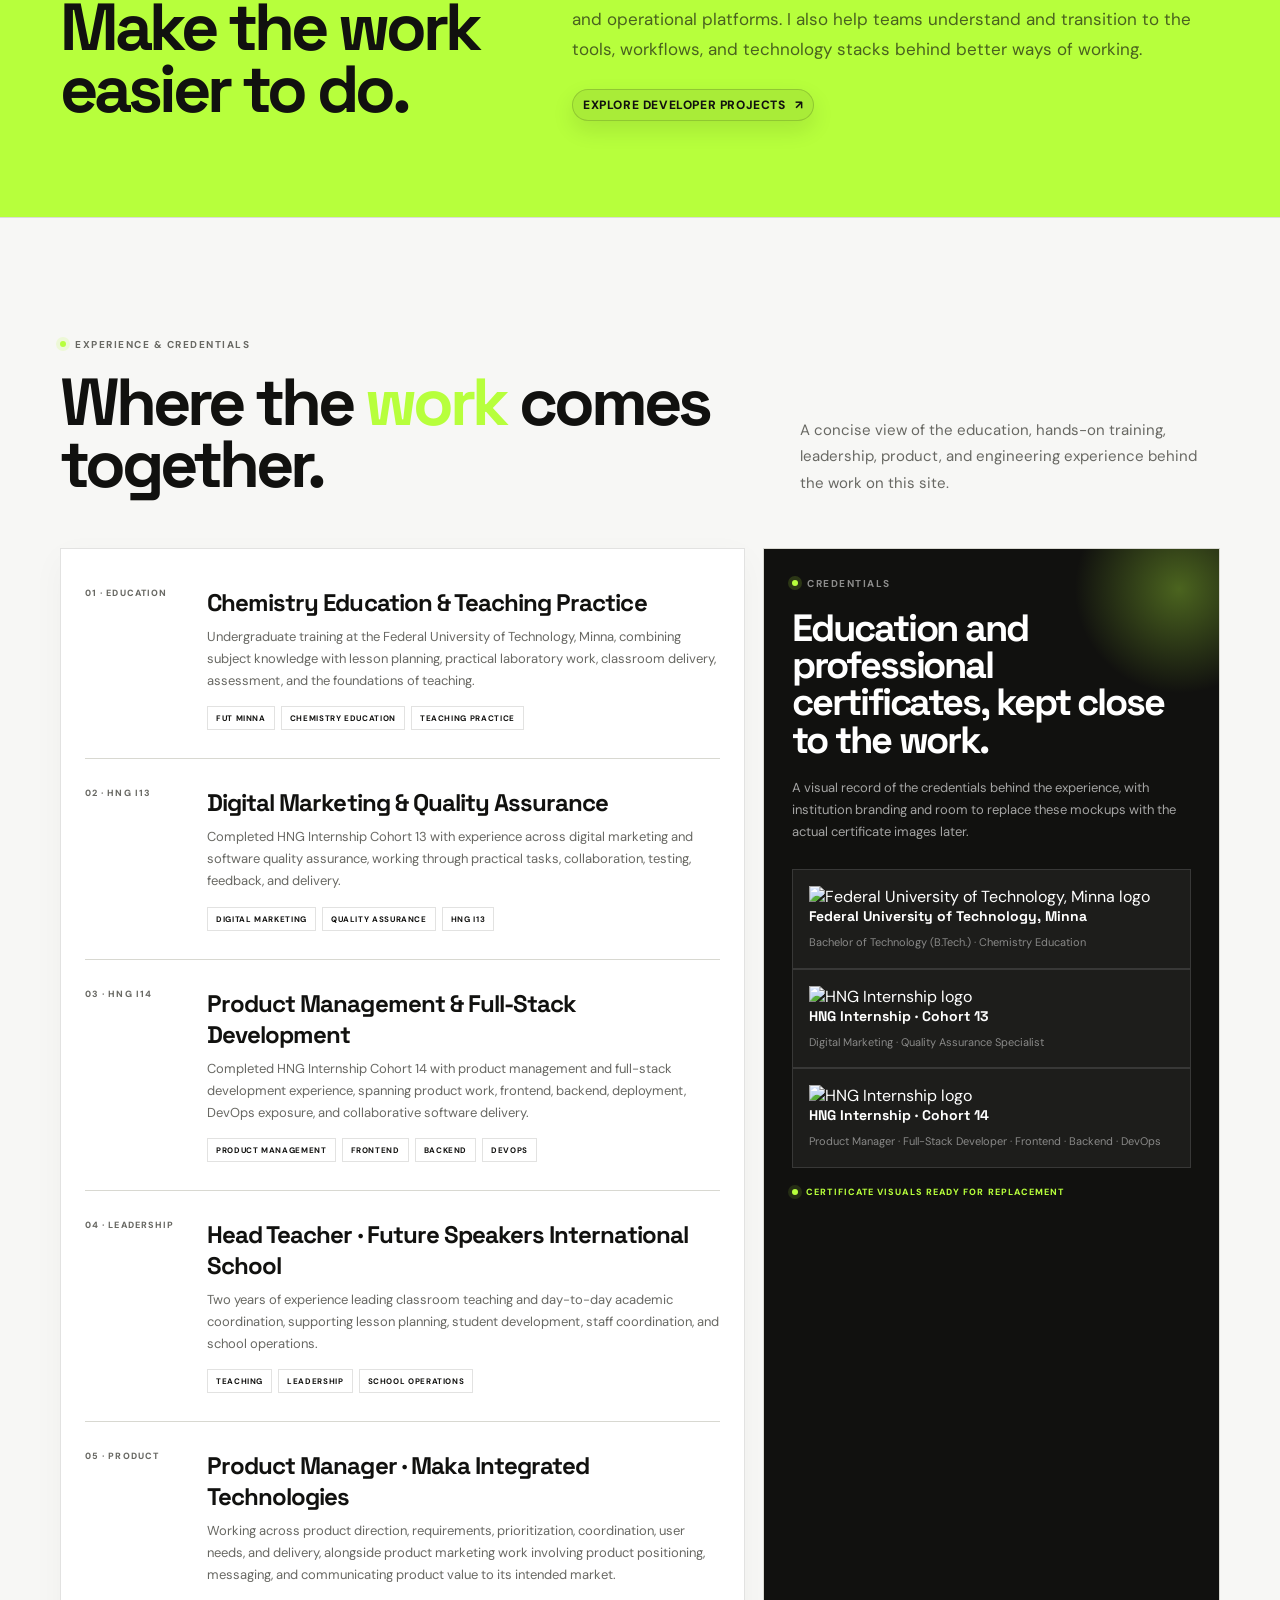
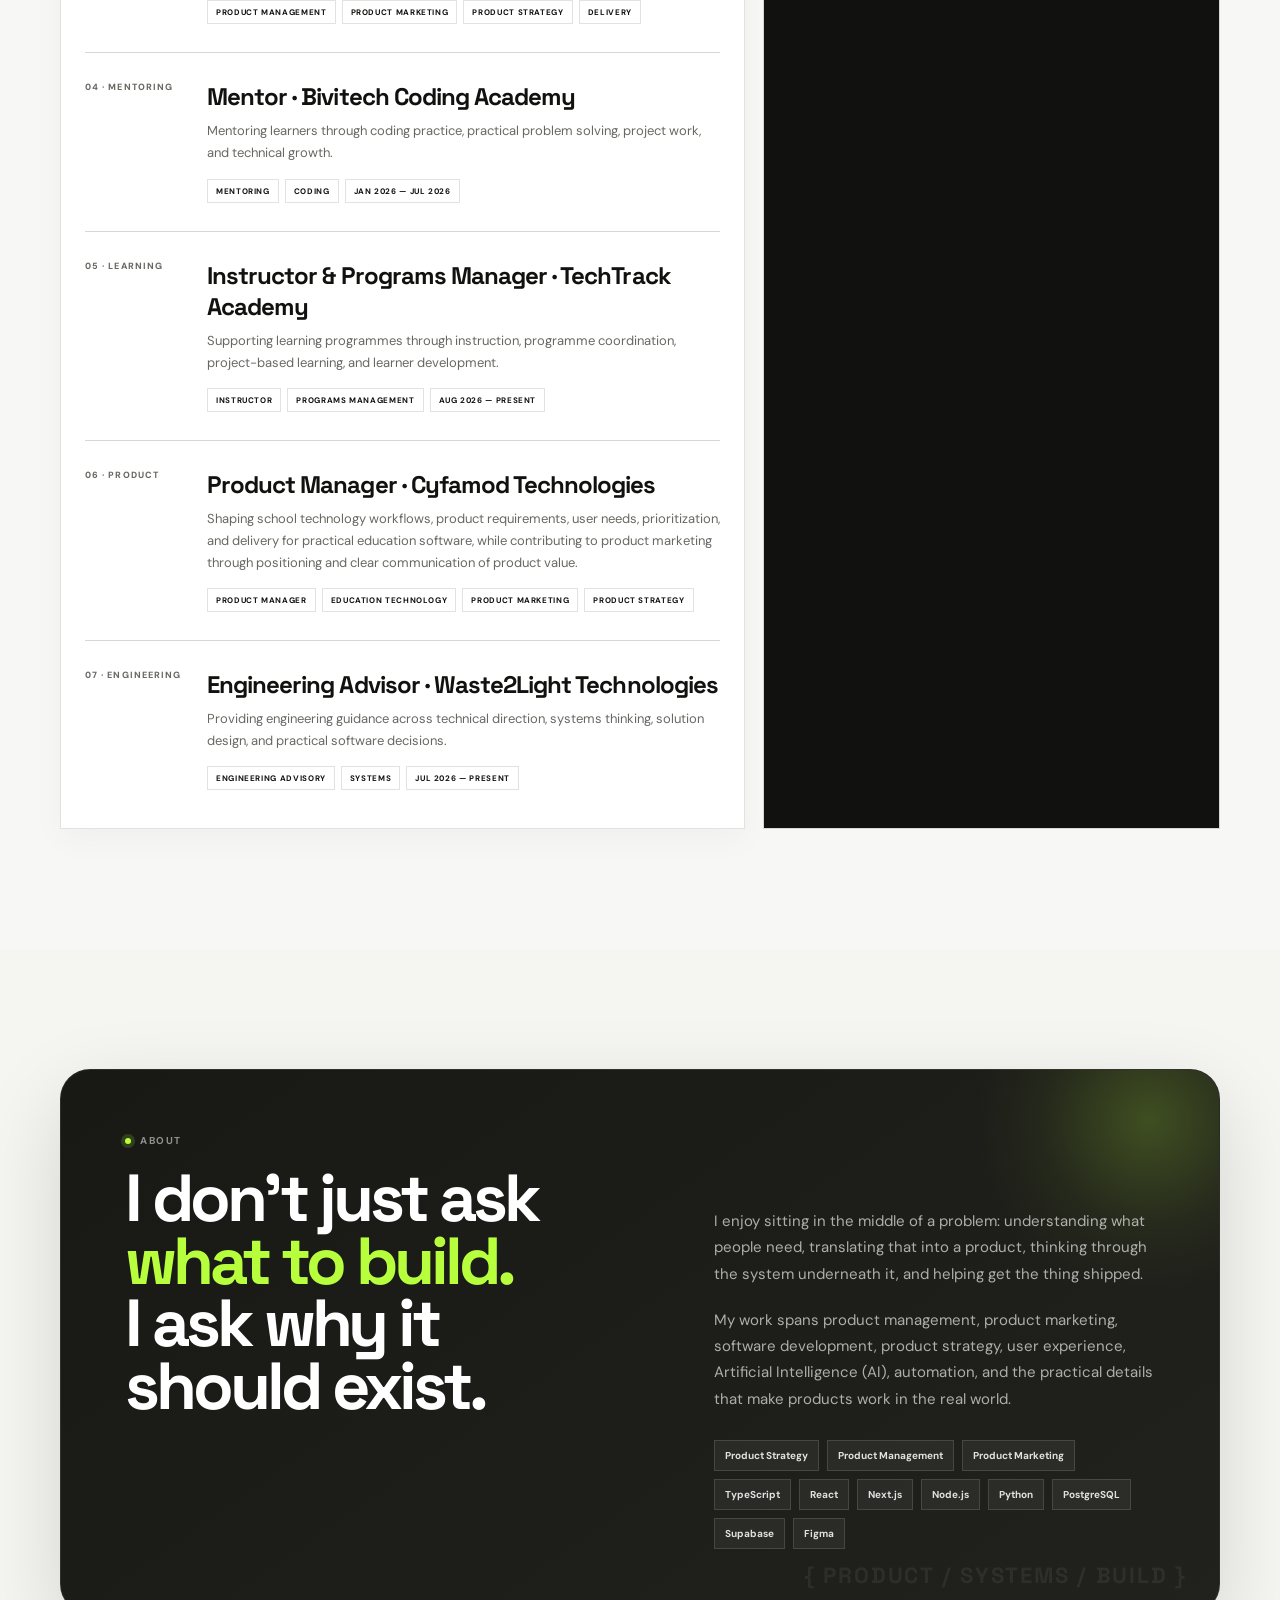
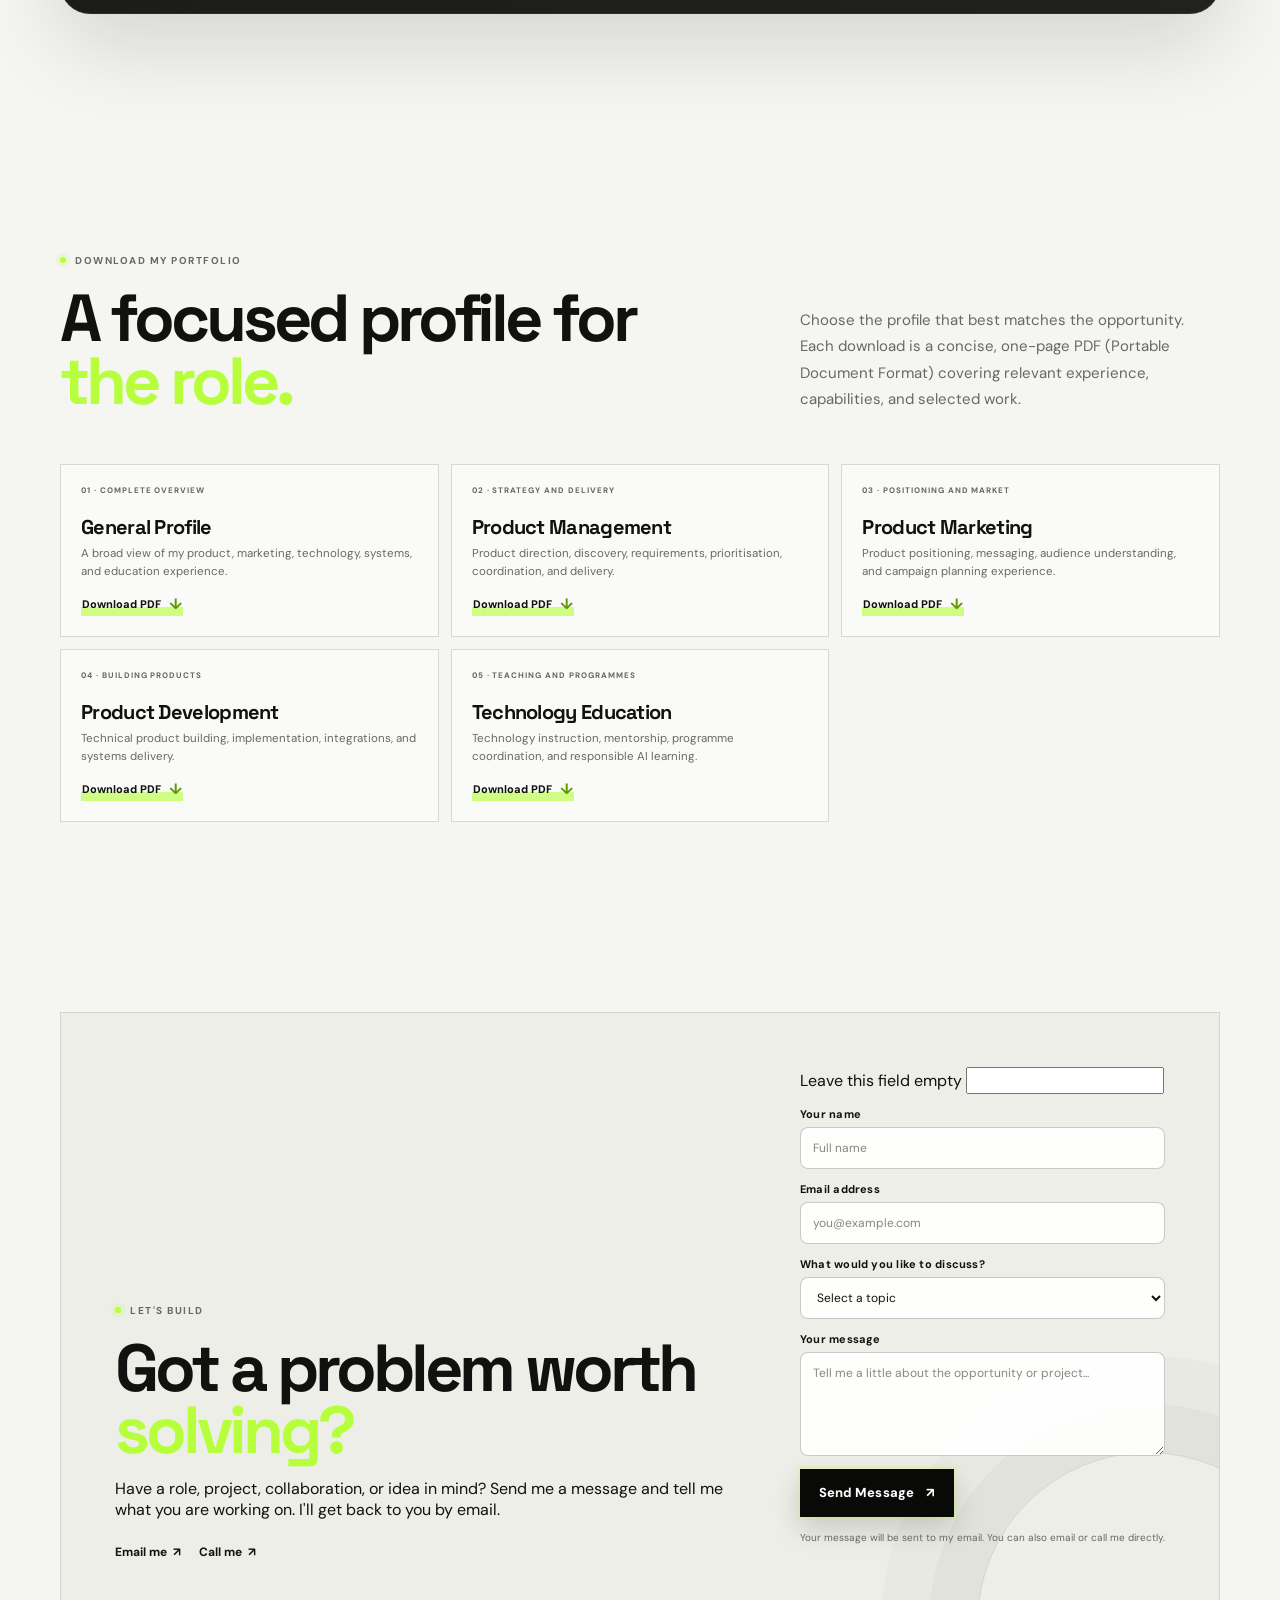
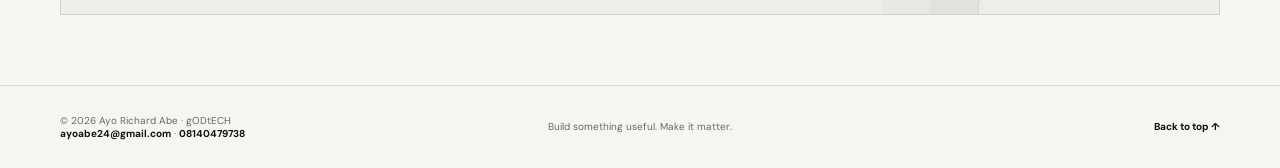
==== commit 501a3c93: "fix: preserve featured project card markup" ====
--- a/index.html
+++ b/index.html
@@ -253,7 +253,7 @@
           <div class="project-grid home-project-grid">
 <article class="project-card"><div class="project-top"><span class="project-index">01</span><div class="project-meta"><span class="project-kind">ENERGY · INNOVATION</span><span class="project-status is-live">Live</span></div></div><div class="project-visual visual-light"><span class="visual-label">WASTE2LIGHT</span><div class="signal-grid"><i></i><i></i><i></i><i></i><i></i><i></i></div></div><div class="project-body"><h3>Waste2Light</h3><p>A renewable-energy and circular-economy platform connecting clean technology, education, and practical innovation.</p><div class="project-tags"><span>Clean Energy</span><span>Innovation</span><span>Web</span></div><a class="project-link" href="https://waste2light.com/" target="_blank" rel="noreferrer">View live website <span>↗</span></a></div></article>
 
-<article class="project-card"><div class="project-top"><span class="project-index">02</span><div class="project-meta"><span class="project-kind">RECRUITMENT · AI INTERVIEWS</span><span class="project-status is-live">Live</span></div></div><div class="project-visual visual-light"><span class="visual-label">VETTIKA</span><div class="funnel"><div>CAMPAIGNS</div><div>CANDIDATES</div><div>INTERVIEW</div><div>DECISION</div></div><div>PLAN</div><div>EXECUTE</div><div>DELIVER</div></div></div><div class="project-body"><h3>Vettika</h3><p>Recruitment platform for managing job campaigns, candidate intake, scheduling, and AI-led first-round interviews.</p><div class="project-tags"><span>Recruitment</span><span>AI Interviews</span><span>Candidate Workflow</span></div><a class="project-link" href="https://www.vettika.com/" target="_blank" rel="noreferrer">View live platform <span>↗</span></a></div></article>
+<article class="project-card"><div class="project-top"><span class="project-index">02</span><div class="project-meta"><span class="project-kind">RECRUITMENT · AI INTERVIEWS</span><span class="project-status is-live">Live</span></div></div><div class="project-visual visual-light"><span class="visual-label">VETTIKA</span><div class="funnel"><div>DISCOVER</div><div>PLAN</div><div>EXECUTE</div><div>DELIVER</div></div></div><div class="project-body"><h3>Vettika</h3><p>Recruitment platform for managing job campaigns, candidate intake, scheduling, and AI-led first-round interviews.</p><div class="project-tags"><span>Recruitment</span><span>AI Interviews</span><span>Candidate Workflow</span></div><a class="project-link" href="https://www.vettika.com/" target="_blank" rel="noreferrer">View live platform <span>↗</span></a></div></article>
 
 <article class="project-card"><div class="project-top"><span class="project-index">03</span><div class="project-meta"><span class="project-kind">EDUCATION · SOFTWARE</span><span class="project-status is-live">Live</span></div></div><div class="project-visual visual-paper"><span class="visual-label">CYFAMOD SMS</span><div class="school-ui"><div class="school-side"></div><div class="school-main"><span></span><span></span><span></span><span></span></div></div></div><div class="project-body"><h3>Cyfamod SMS</h3><p>School management software covering students, classes, attendance, results, fees, staff, and communication.</p><div class="project-tags"><span>Education</span><span>School Management</span><span>Platform</span></div><a class="project-link" href="https://school.cyfamod.com/" target="_blank" rel="noreferrer">View live platform <span>↗</span></a></div></article>
 
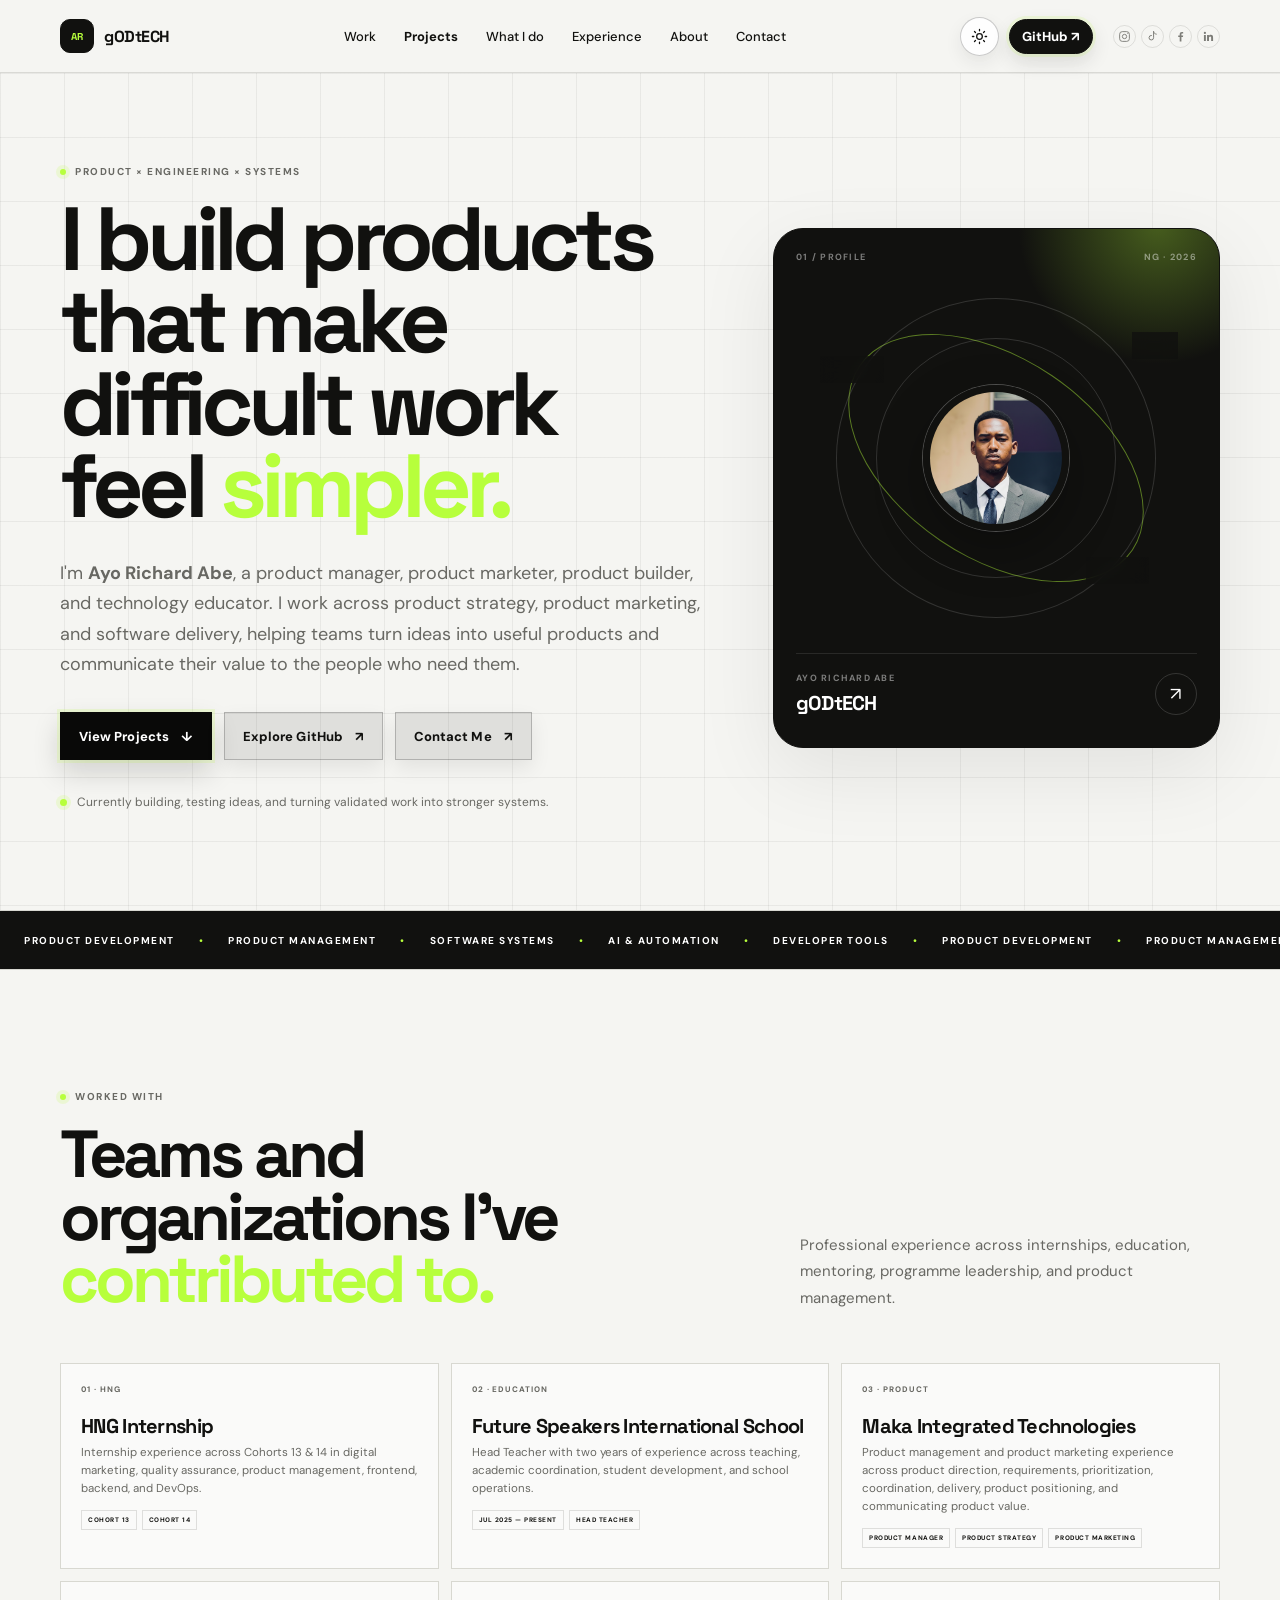
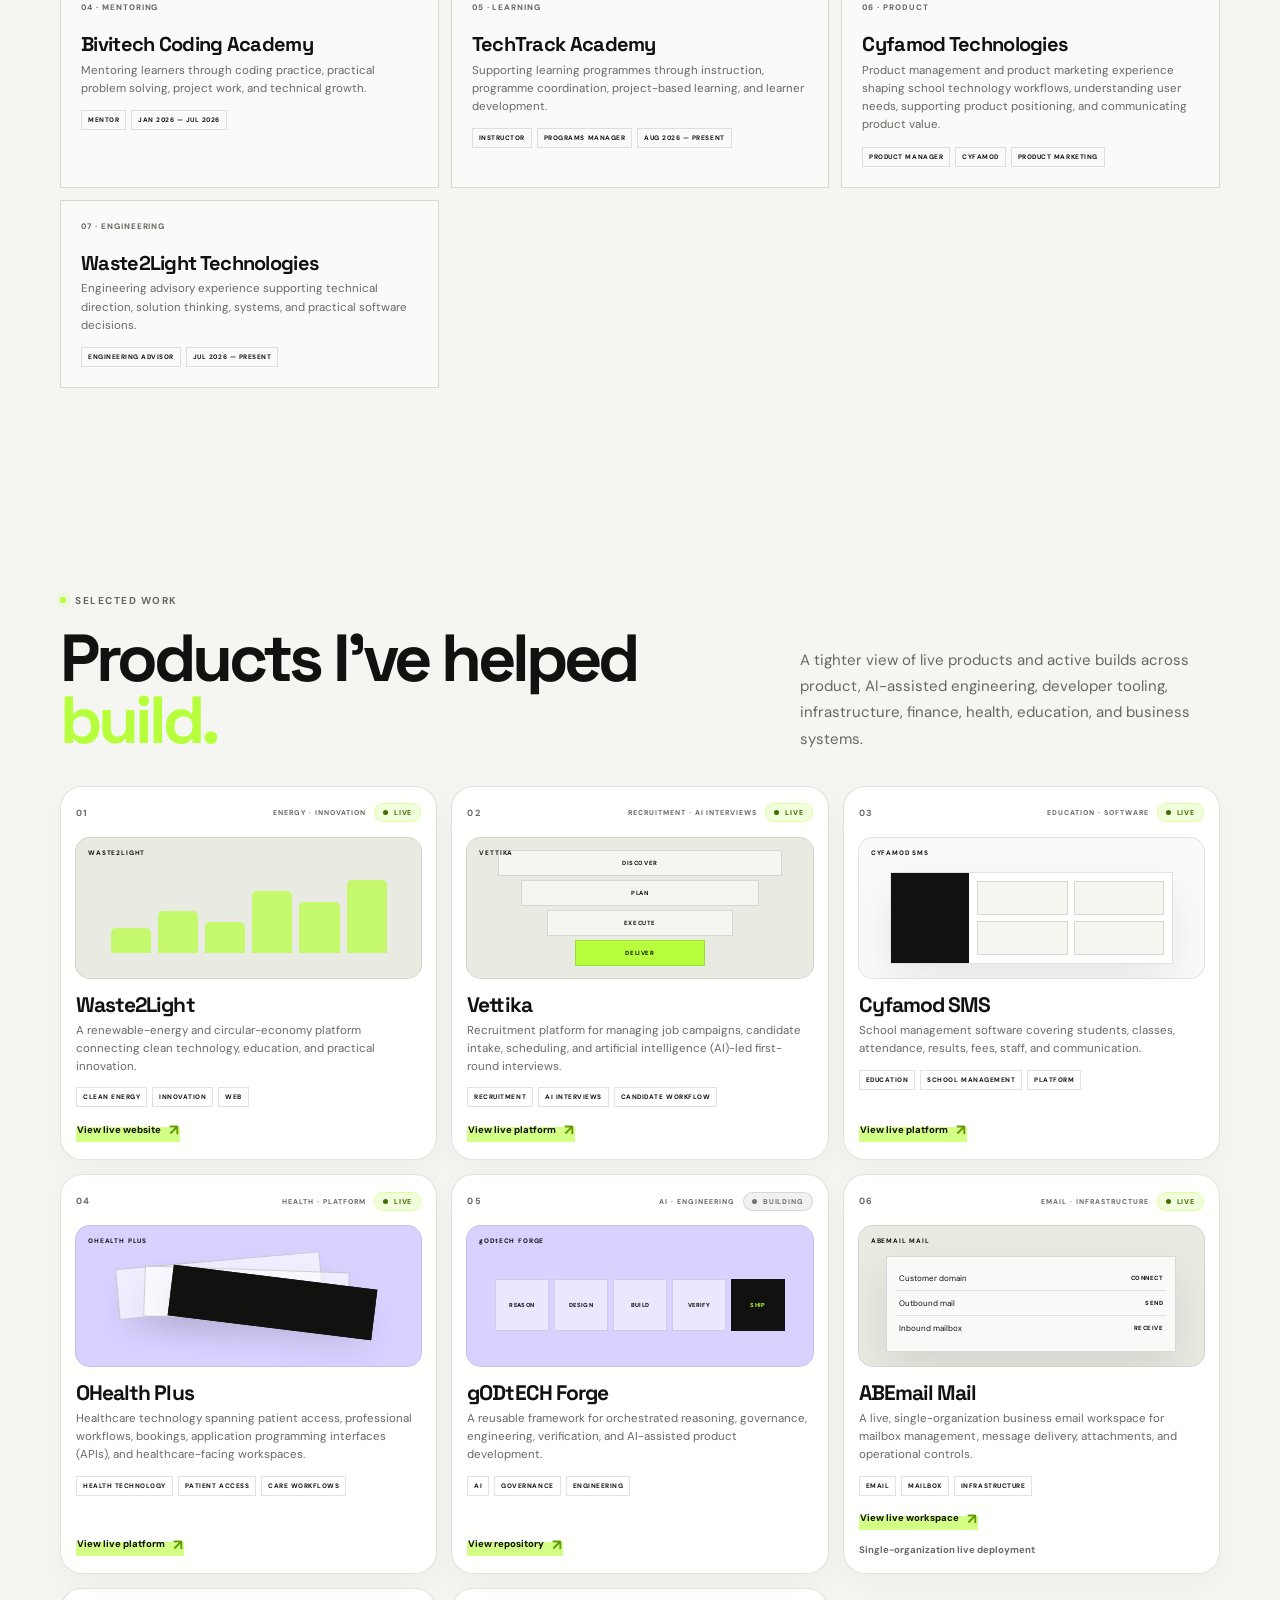
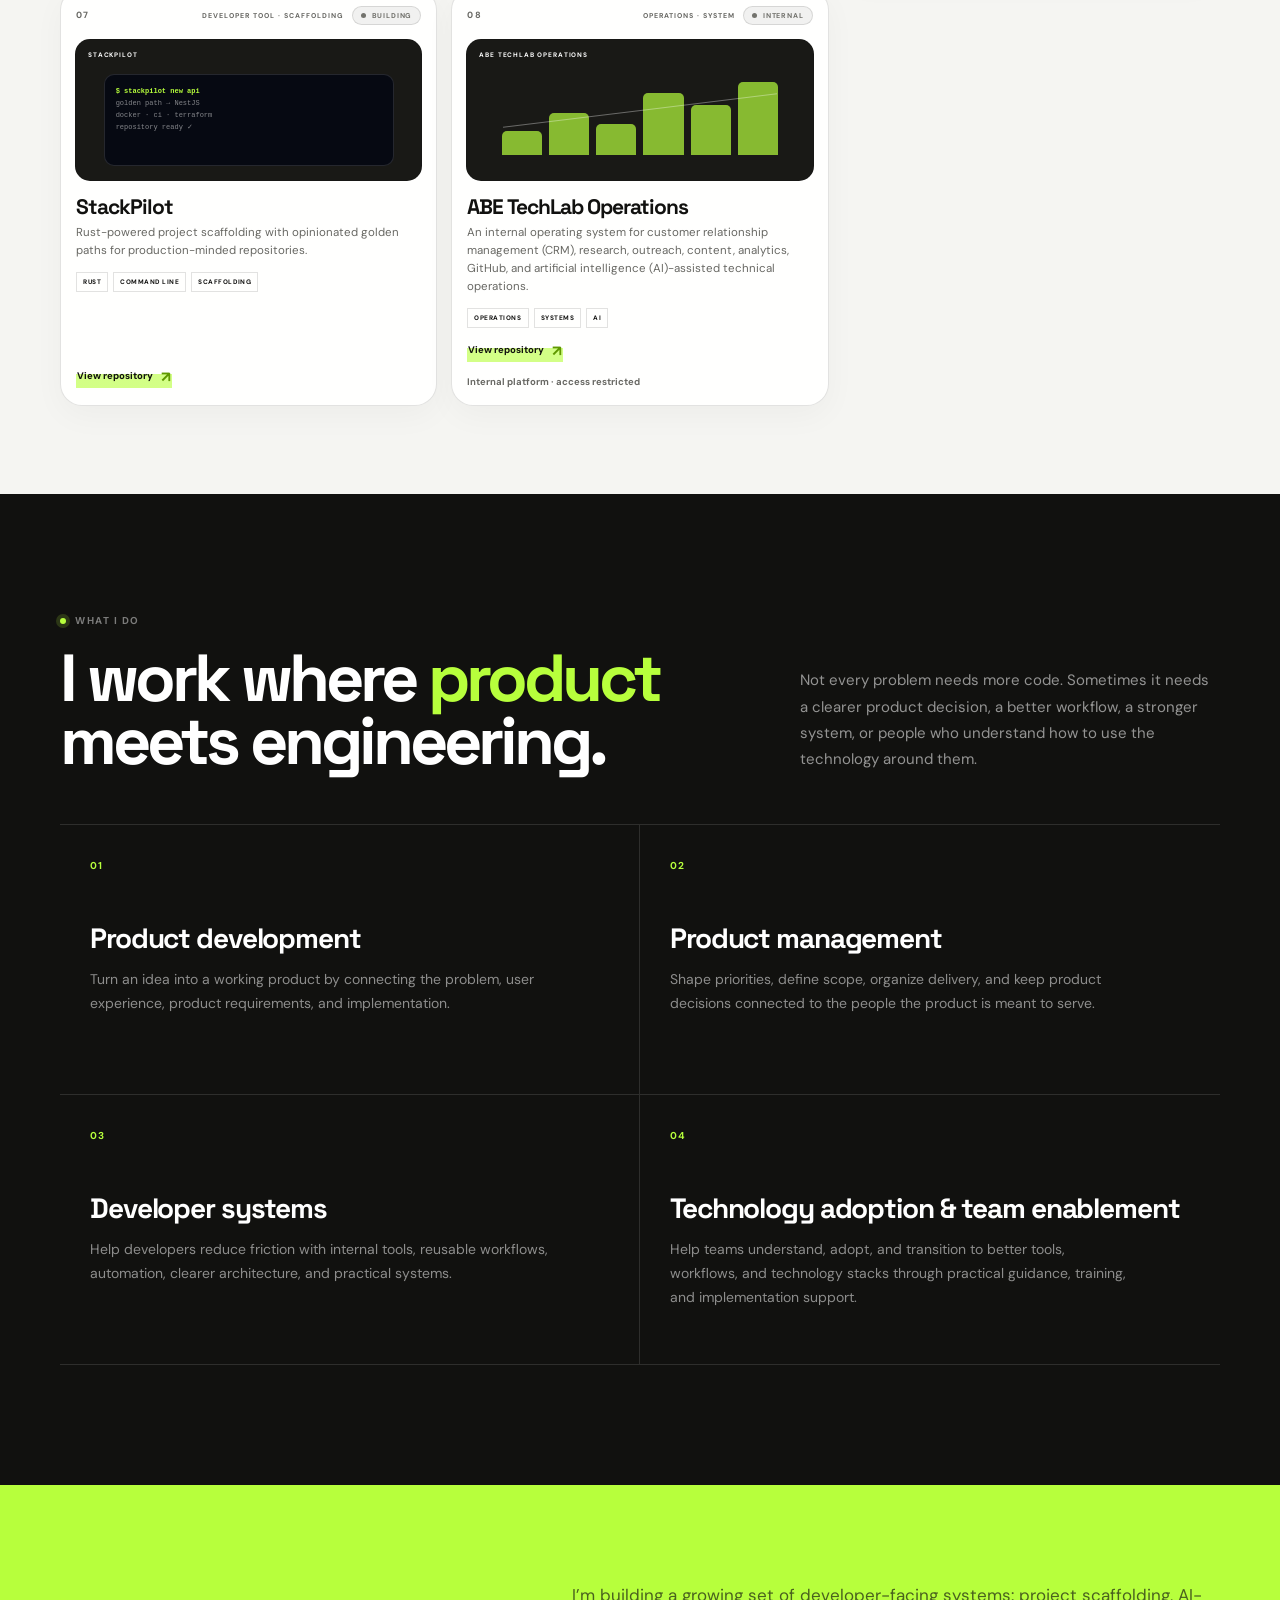
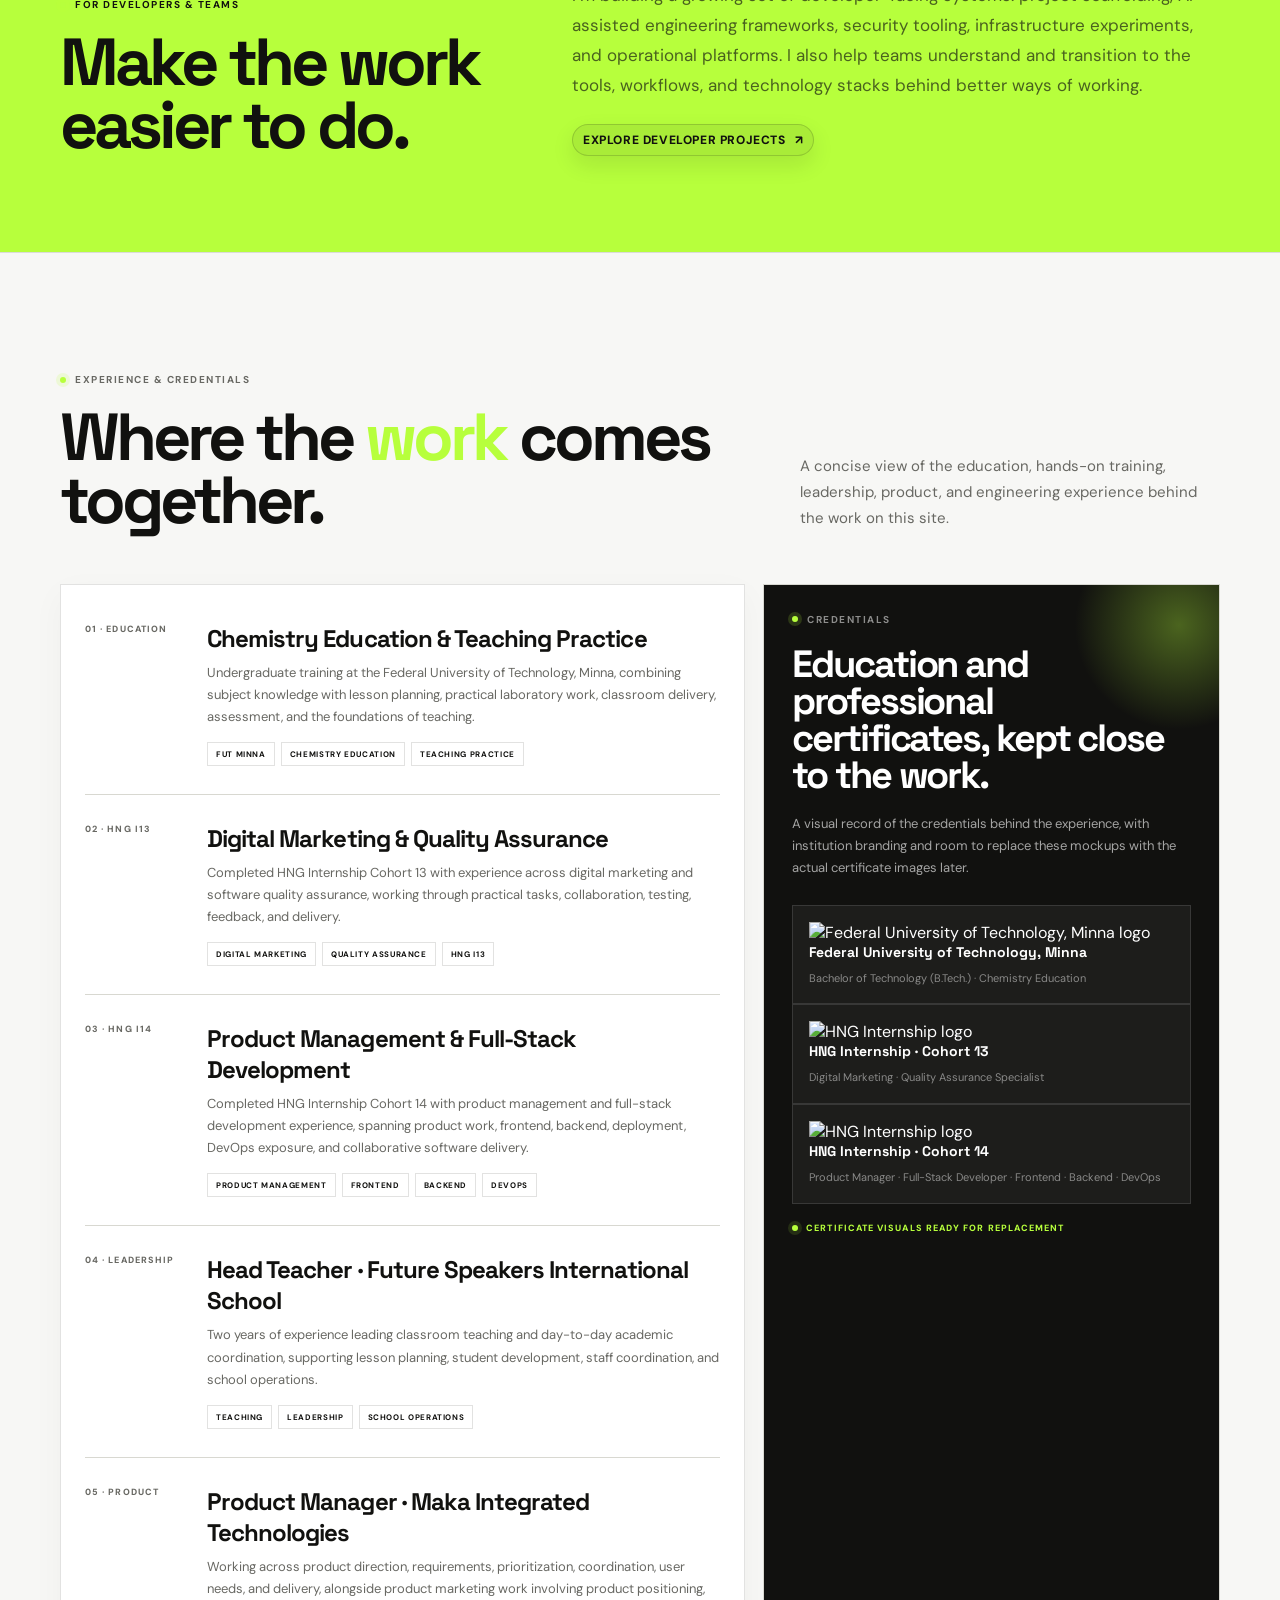
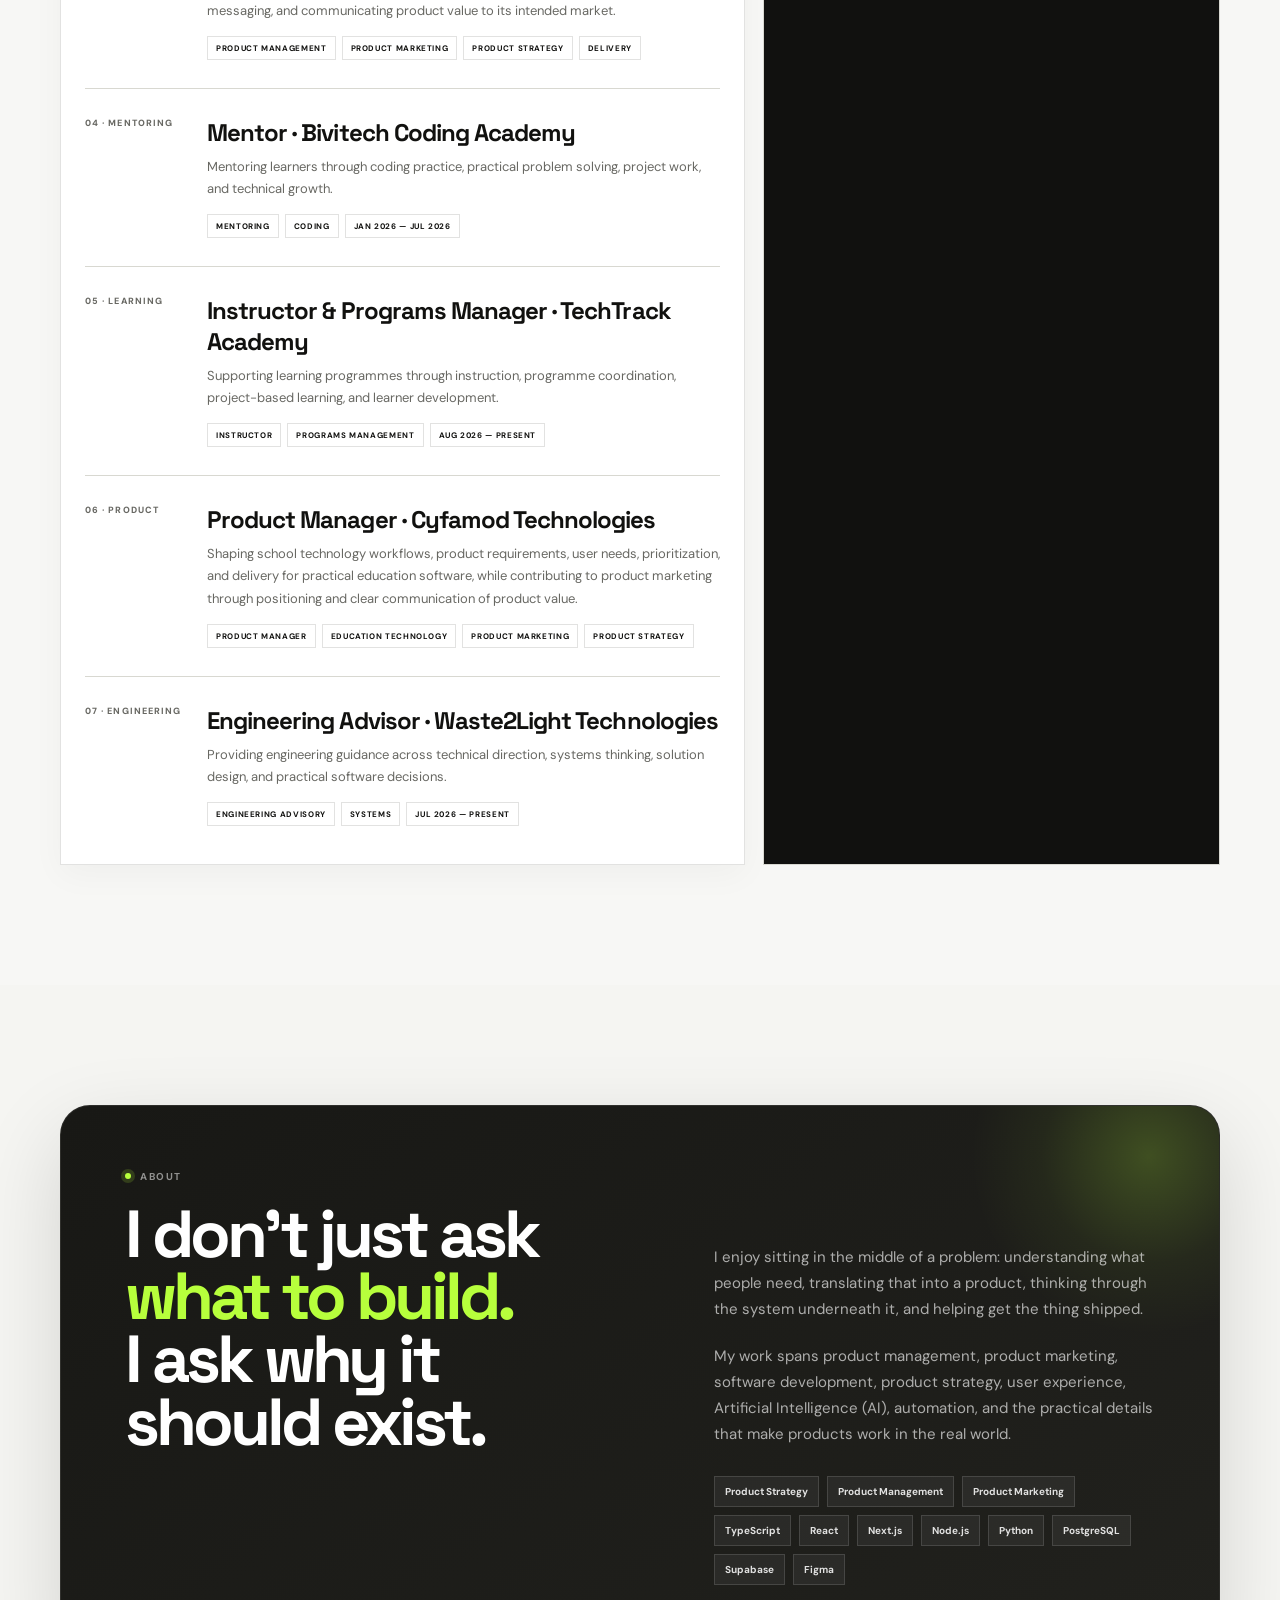
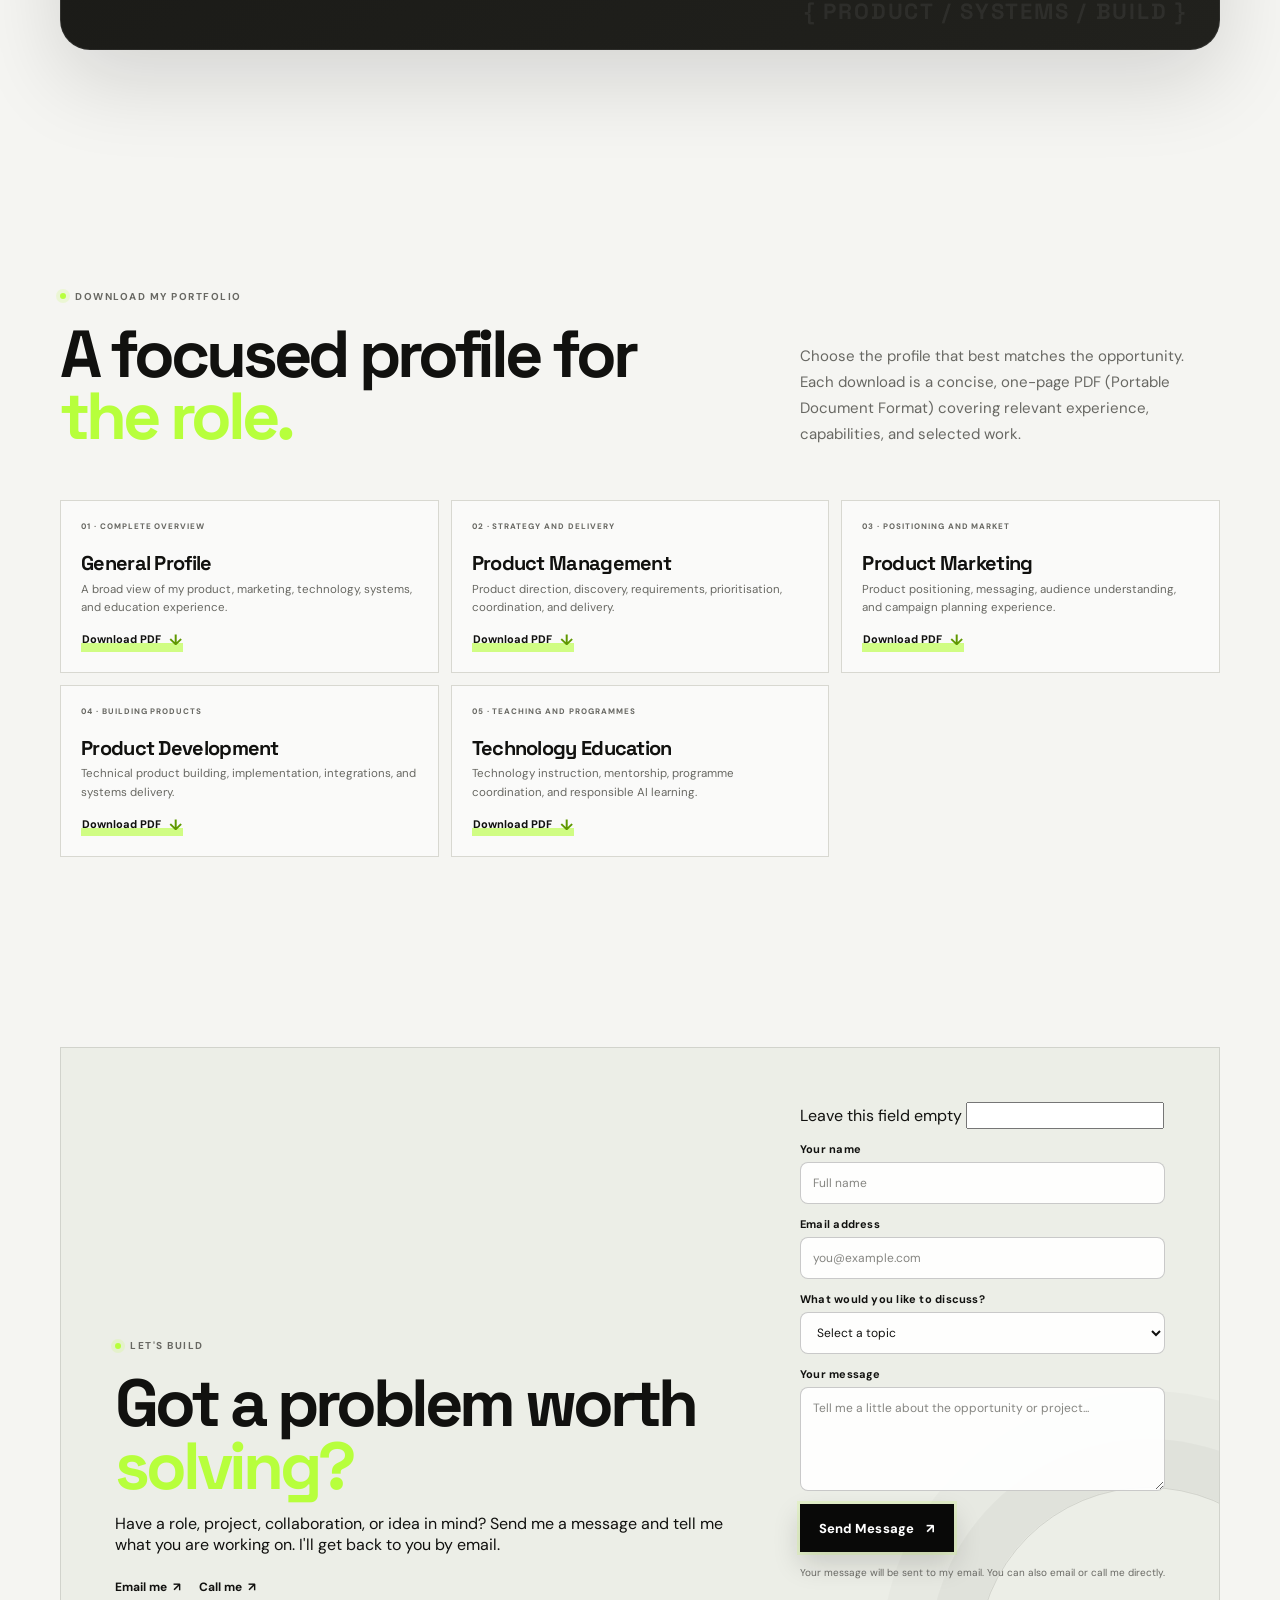
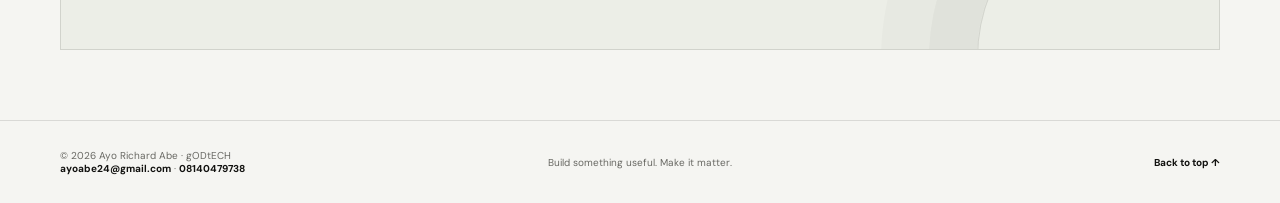
==== commit 80afed5f: "fix: preserve project archive numbering and clarify card details" ====
--- a/index.html
+++ b/index.html
@@ -253,11 +253,11 @@
           <div class="project-grid home-project-grid">
 <article class="project-card"><div class="project-top"><span class="project-index">01</span><div class="project-meta"><span class="project-kind">ENERGY · INNOVATION</span><span class="project-status is-live">Live</span></div></div><div class="project-visual visual-light"><span class="visual-label">WASTE2LIGHT</span><div class="signal-grid"><i></i><i></i><i></i><i></i><i></i><i></i></div></div><div class="project-body"><h3>Waste2Light</h3><p>A renewable-energy and circular-economy platform connecting clean technology, education, and practical innovation.</p><div class="project-tags"><span>Clean Energy</span><span>Innovation</span><span>Web</span></div><a class="project-link" href="https://waste2light.com/" target="_blank" rel="noreferrer">View live website <span>↗</span></a></div></article>
 
-<article class="project-card"><div class="project-top"><span class="project-index">02</span><div class="project-meta"><span class="project-kind">RECRUITMENT · AI INTERVIEWS</span><span class="project-status is-live">Live</span></div></div><div class="project-visual visual-light"><span class="visual-label">VETTIKA</span><div class="funnel"><div>DISCOVER</div><div>PLAN</div><div>EXECUTE</div><div>DELIVER</div></div></div><div class="project-body"><h3>Vettika</h3><p>Recruitment platform for managing job campaigns, candidate intake, scheduling, and AI-led first-round interviews.</p><div class="project-tags"><span>Recruitment</span><span>AI Interviews</span><span>Candidate Workflow</span></div><a class="project-link" href="https://www.vettika.com/" target="_blank" rel="noreferrer">View live platform <span>↗</span></a></div></article>
+<article class="project-card"><div class="project-top"><span class="project-index">02</span><div class="project-meta"><span class="project-kind">RECRUITMENT · AI INTERVIEWS</span><span class="project-status is-live">Live</span></div></div><div class="project-visual visual-light"><span class="visual-label">VETTIKA</span><div class="funnel"><div>DISCOVER</div><div>PLAN</div><div>EXECUTE</div><div>DELIVER</div></div></div><div class="project-body"><h3>Vettika</h3><p>Recruitment platform for managing job campaigns, candidate intake, scheduling, and artificial intelligence (AI)-led first-round interviews.</p><div class="project-tags"><span>Recruitment</span><span>AI Interviews</span><span>Candidate Workflow</span></div><a class="project-link" href="https://www.vettika.com/" target="_blank" rel="noreferrer">View live platform <span>↗</span></a></div></article>
 
 <article class="project-card"><div class="project-top"><span class="project-index">03</span><div class="project-meta"><span class="project-kind">EDUCATION · SOFTWARE</span><span class="project-status is-live">Live</span></div></div><div class="project-visual visual-paper"><span class="visual-label">CYFAMOD SMS</span><div class="school-ui"><div class="school-side"></div><div class="school-main"><span></span><span></span><span></span><span></span></div></div></div><div class="project-body"><h3>Cyfamod SMS</h3><p>School management software covering students, classes, attendance, results, fees, staff, and communication.</p><div class="project-tags"><span>Education</span><span>School Management</span><span>Platform</span></div><a class="project-link" href="https://school.cyfamod.com/" target="_blank" rel="noreferrer">View live platform <span>↗</span></a></div></article>
 
-<article class="project-card"><div class="project-top"><span class="project-index">04</span><div class="project-meta"><span class="project-kind">HEALTH · PLATFORM</span><span class="project-status is-live">Live</span></div></div><div class="project-visual visual-purple"><span class="visual-label">OHEALTH PLUS</span><div class="stacked-cards"><div></div><div></div><div></div></div></div><div class="project-body"><h3>OHealth Plus</h3><p>Healthcare technology spanning patient access, professional workflows, bookings, APIs, and healthcare-facing workspaces.</p><div class="project-tags"><span>Health Technology</span><span>API</span><span>Dashboard</span></div><a class="project-link" href="https://ohealthltd.com/" target="_blank" rel="noreferrer">View live platform <span>↗</span></a></div></article>
+<article class="project-card"><div class="project-top"><span class="project-index">04</span><div class="project-meta"><span class="project-kind">HEALTH · PLATFORM</span><span class="project-status is-live">Live</span></div></div><div class="project-visual visual-purple"><span class="visual-label">OHEALTH PLUS</span><div class="stacked-cards"><div></div><div></div><div></div></div></div><div class="project-body"><h3>OHealth Plus</h3><p>Healthcare technology spanning patient access, professional workflows, bookings, application programming interfaces (APIs), and healthcare-facing workspaces.</p><div class="project-tags"><span>Health Technology</span><span>Patient Access</span><span>Care Workflows</span></div><a class="project-link" href="https://ohealthltd.com/" target="_blank" rel="noreferrer">View live platform <span>↗</span></a></div></article>
 
 <article class="project-card">
                 <div class="project-top"><span class="project-index">05</span><div class="project-meta"><span class="project-kind">AI · ENGINEERING</span><span class="project-status is-building">Building</span></div></div>
@@ -272,15 +272,15 @@
               </article>
 
 <article class="project-card">
-                <div class="project-top"><span class="project-index">07</span><div class="project-meta"><span class="project-kind">SCAFFOLDING · CLI</span><span class="project-status is-building">Building</span></div></div>
+                <div class="project-top"><span class="project-index">07</span><div class="project-meta"><span class="project-kind">DEVELOPER TOOL · SCAFFOLDING</span><span class="project-status is-building">Building</span></div></div>
                 <div class="project-visual visual-dark"><span class="visual-label">STACKPILOT</span><div class="stackpilot-console"><strong>$ stackpilot new api</strong><span>golden path → NestJS</span><span>docker · ci · terraform</span><span>repository ready ✓</span></div></div>
-                <div class="project-body"><h3>StackPilot</h3><p>Rust-powered project scaffolding with opinionated golden paths for production-minded repositories.</p><div class="project-tags"><span>Rust</span><span>CLI</span><span>Scaffolding</span></div><a class="project-link" href="https://github.com/gODtECH-Ctl-Create/StackPilot" target="_blank" rel="noreferrer">View repository <span>↗</span></a></div>
+                <div class="project-body"><h3>StackPilot</h3><p>Rust-powered project scaffolding with opinionated golden paths for production-minded repositories.</p><div class="project-tags"><span>Rust</span><span>Command Line</span><span>Scaffolding</span></div><a class="project-link" href="https://github.com/gODtECH-Ctl-Create/StackPilot" target="_blank" rel="noreferrer">View repository <span>↗</span></a></div>
               </article>
 
 <article class="project-card">
                 <div class="project-top"><span class="project-index">08</span><div class="project-meta"><span class="project-kind">OPERATIONS · SYSTEM</span><span class="project-status is-building">Internal</span></div></div>
                 <div class="project-visual visual-dark"><span class="visual-label">ABE TECHLAB OPERATIONS</span><div class="signal-grid"><i></i><i></i><i></i><i></i><i></i><i></i></div><div class="signal-line"></div></div>
-                <div class="project-body"><h3>ABE TechLab Operations</h3><p>An operating system for CRM, research, outreach, content, analytics, GitHub, and AI-assisted technical operations.</p><div class="project-tags"><span>Operations</span><span>Systems</span><span>AI</span></div><a class="project-link" href="https://github.com/gODtECH-Ctl-Create/ABE-TechLab-Operations" target="_blank" rel="noreferrer">View repository <span>↗</span></a><span class="project-private">Internal platform · access restricted</span></div>
+                <div class="project-body"><h3>ABE TechLab Operations</h3><p>An internal operating system for customer relationship management (CRM), research, outreach, content, analytics, GitHub, and artificial intelligence (AI)-assisted technical operations.</p><div class="project-tags"><span>Operations</span><span>Systems</span><span>AI</span></div><a class="project-link" href="https://github.com/gODtECH-Ctl-Create/ABE-TechLab-Operations" target="_blank" rel="noreferrer">View repository <span>↗</span></a><span class="project-private">Internal platform · access restricted</span></div>
               </article>
           </div>
         </div>
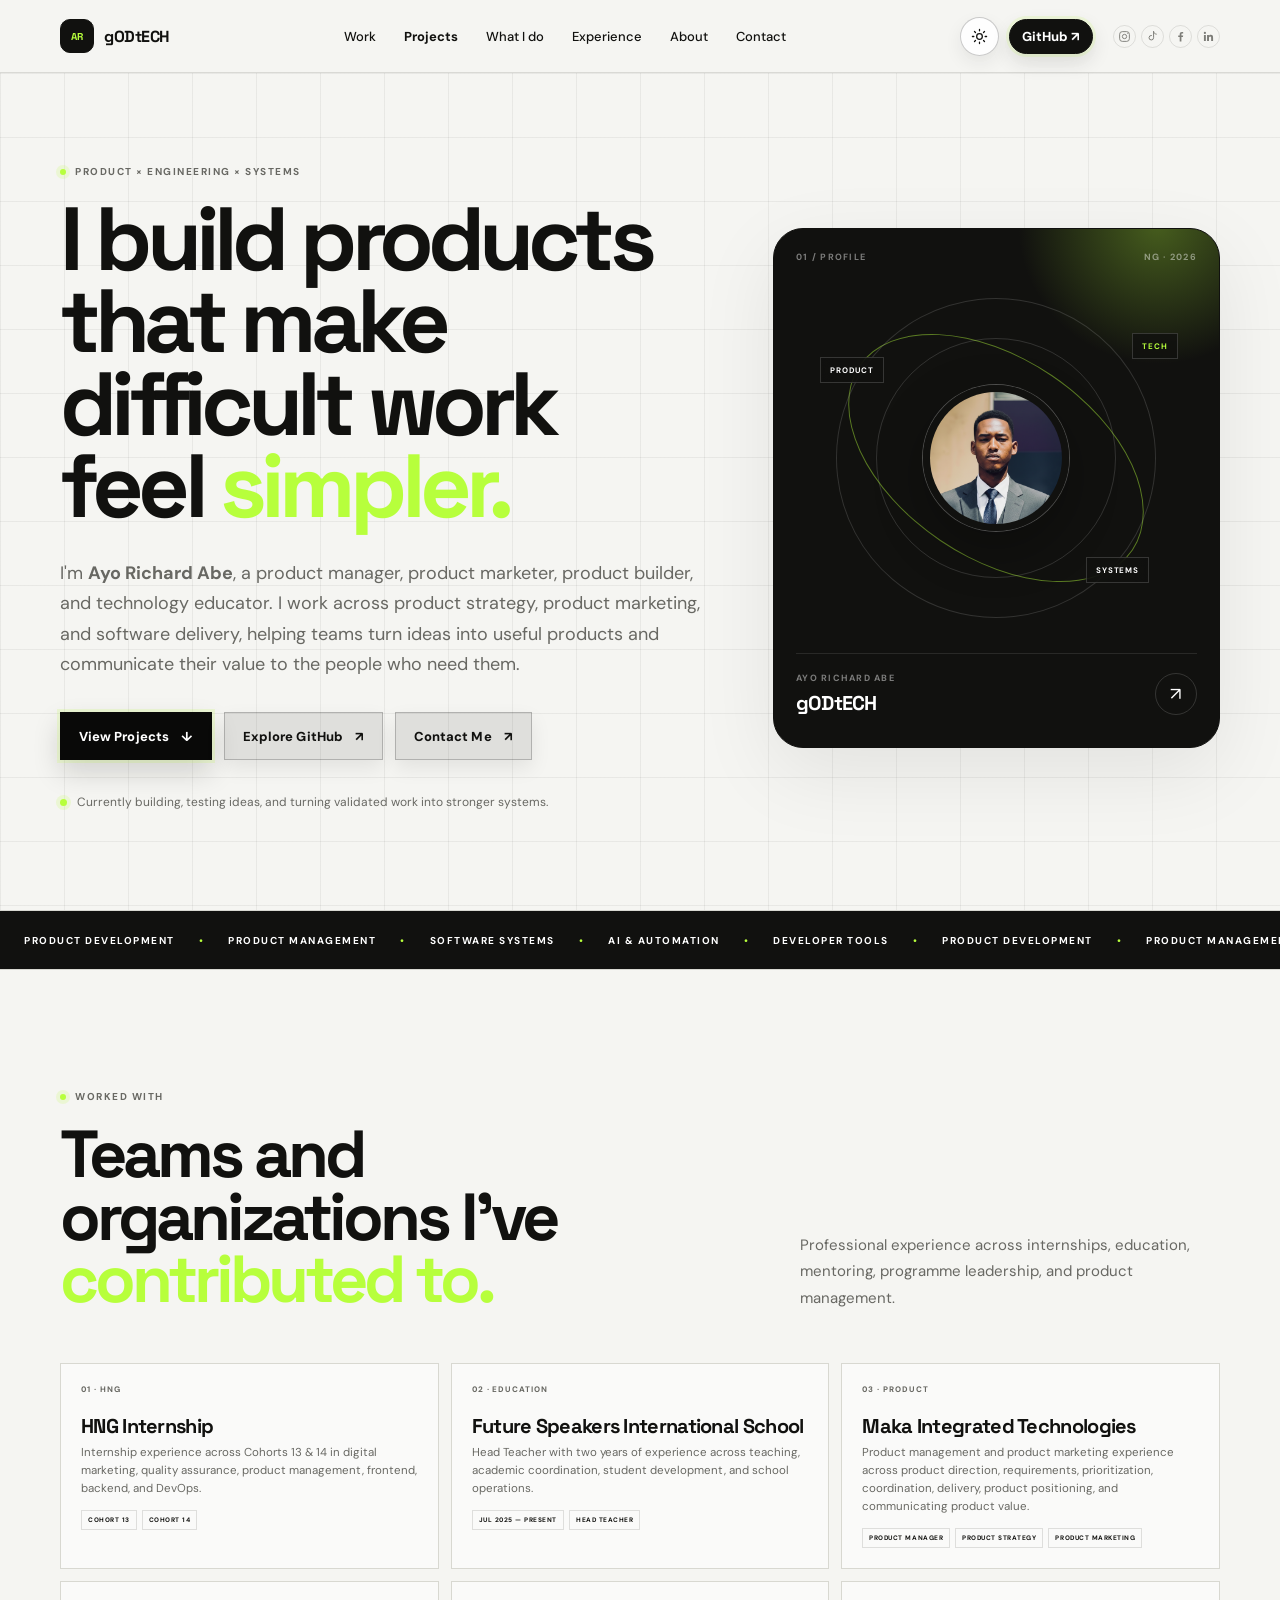
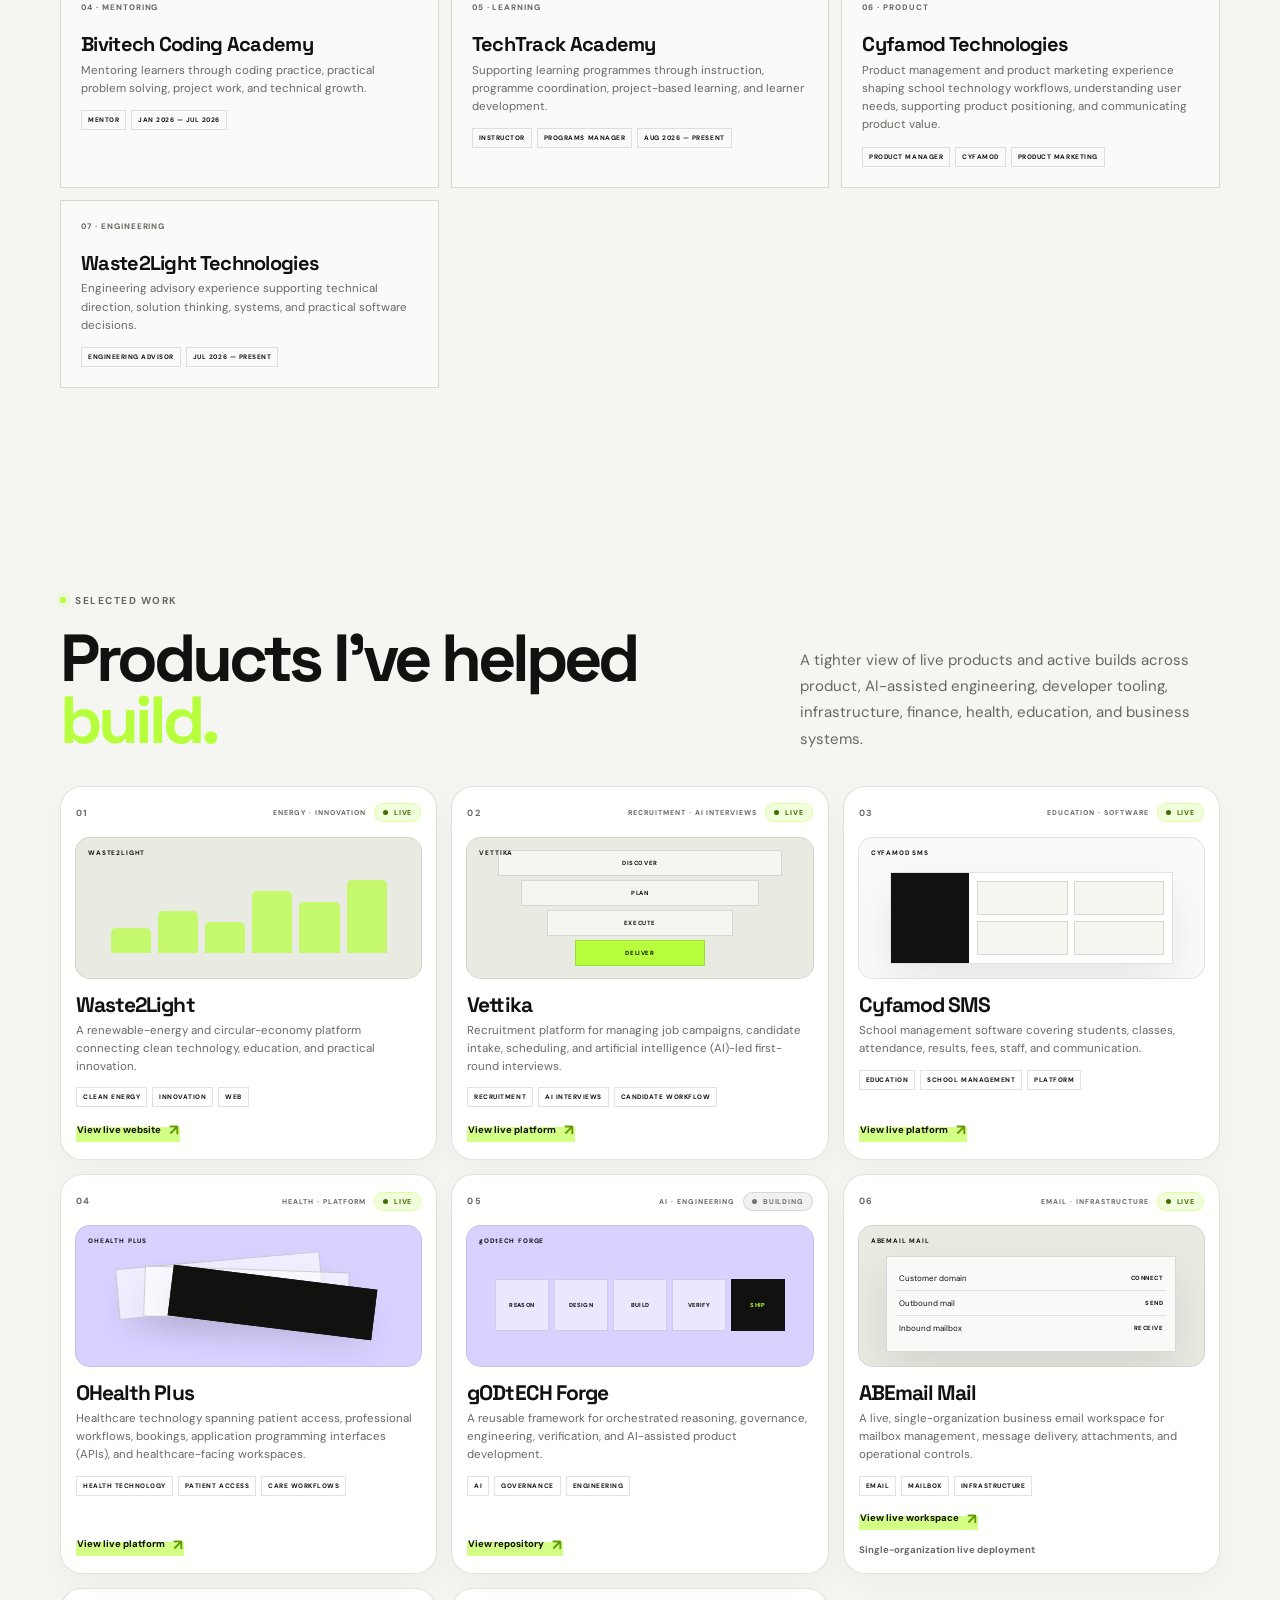
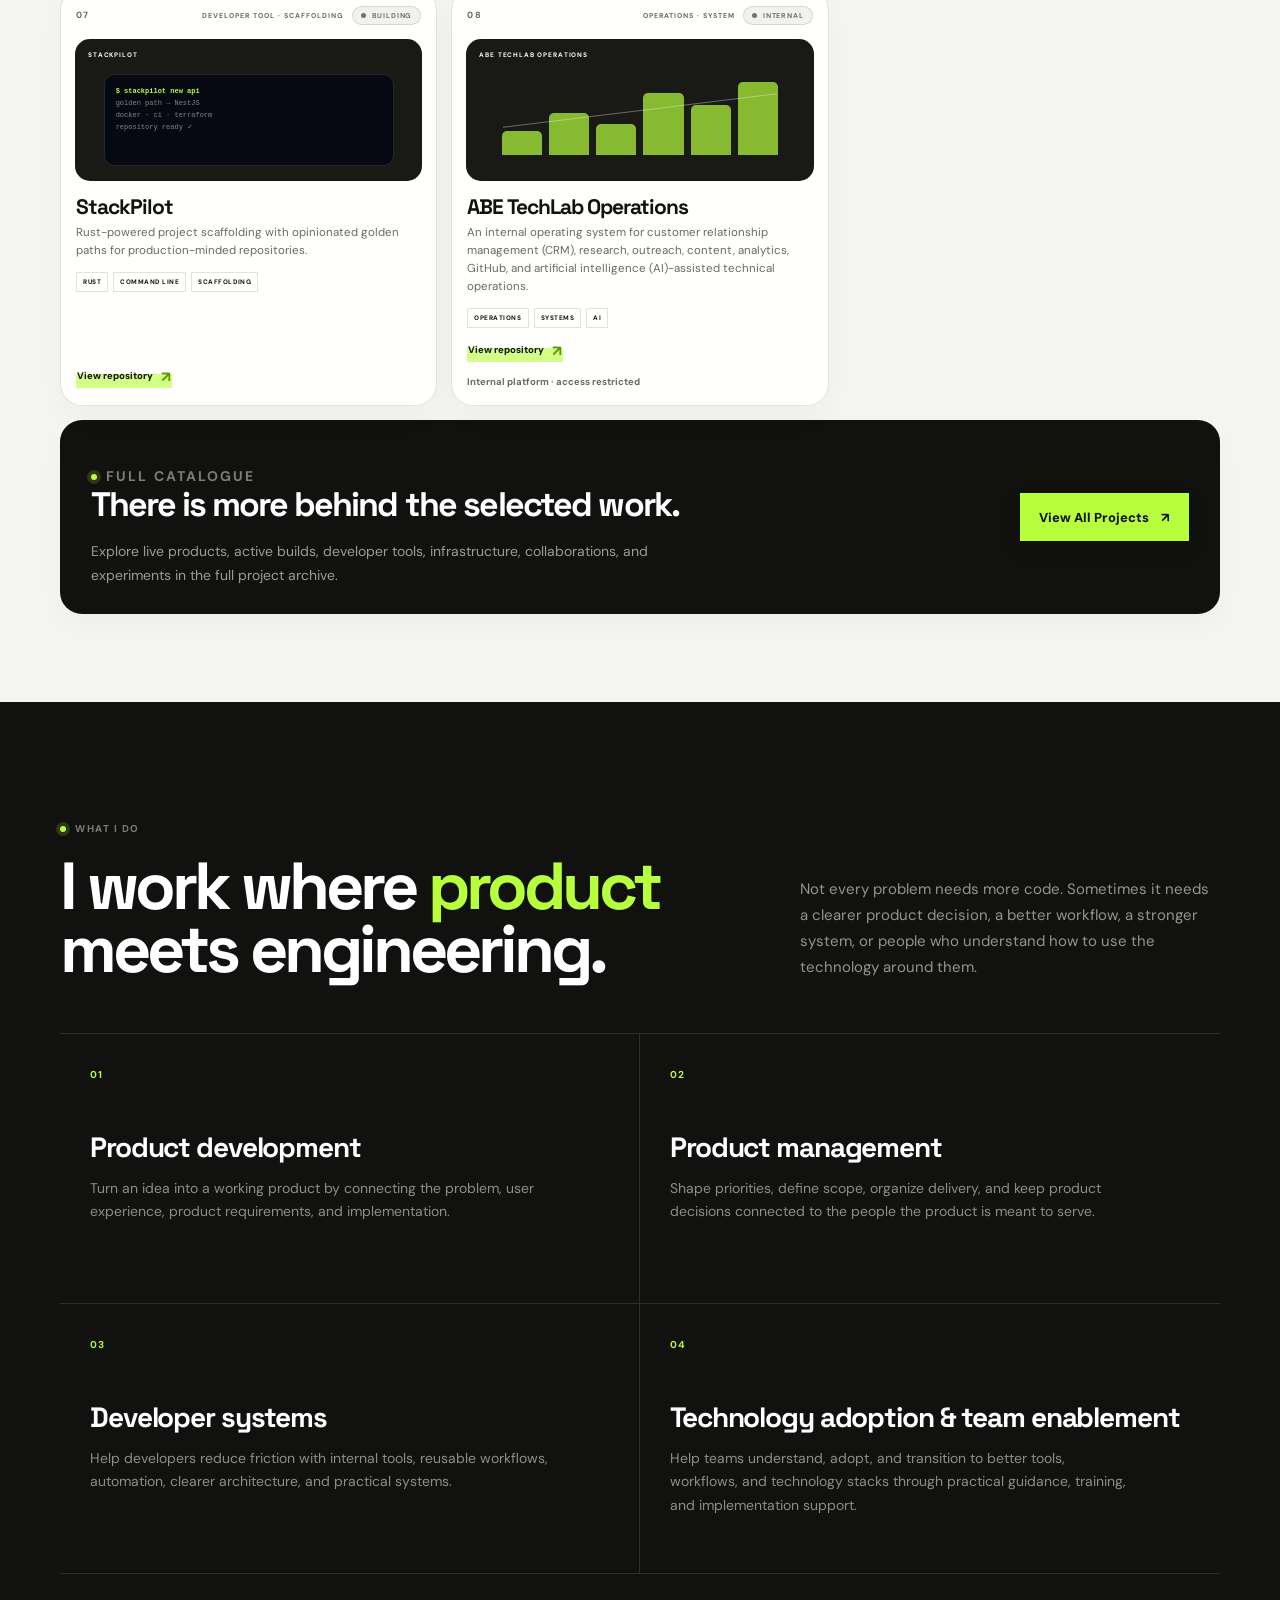
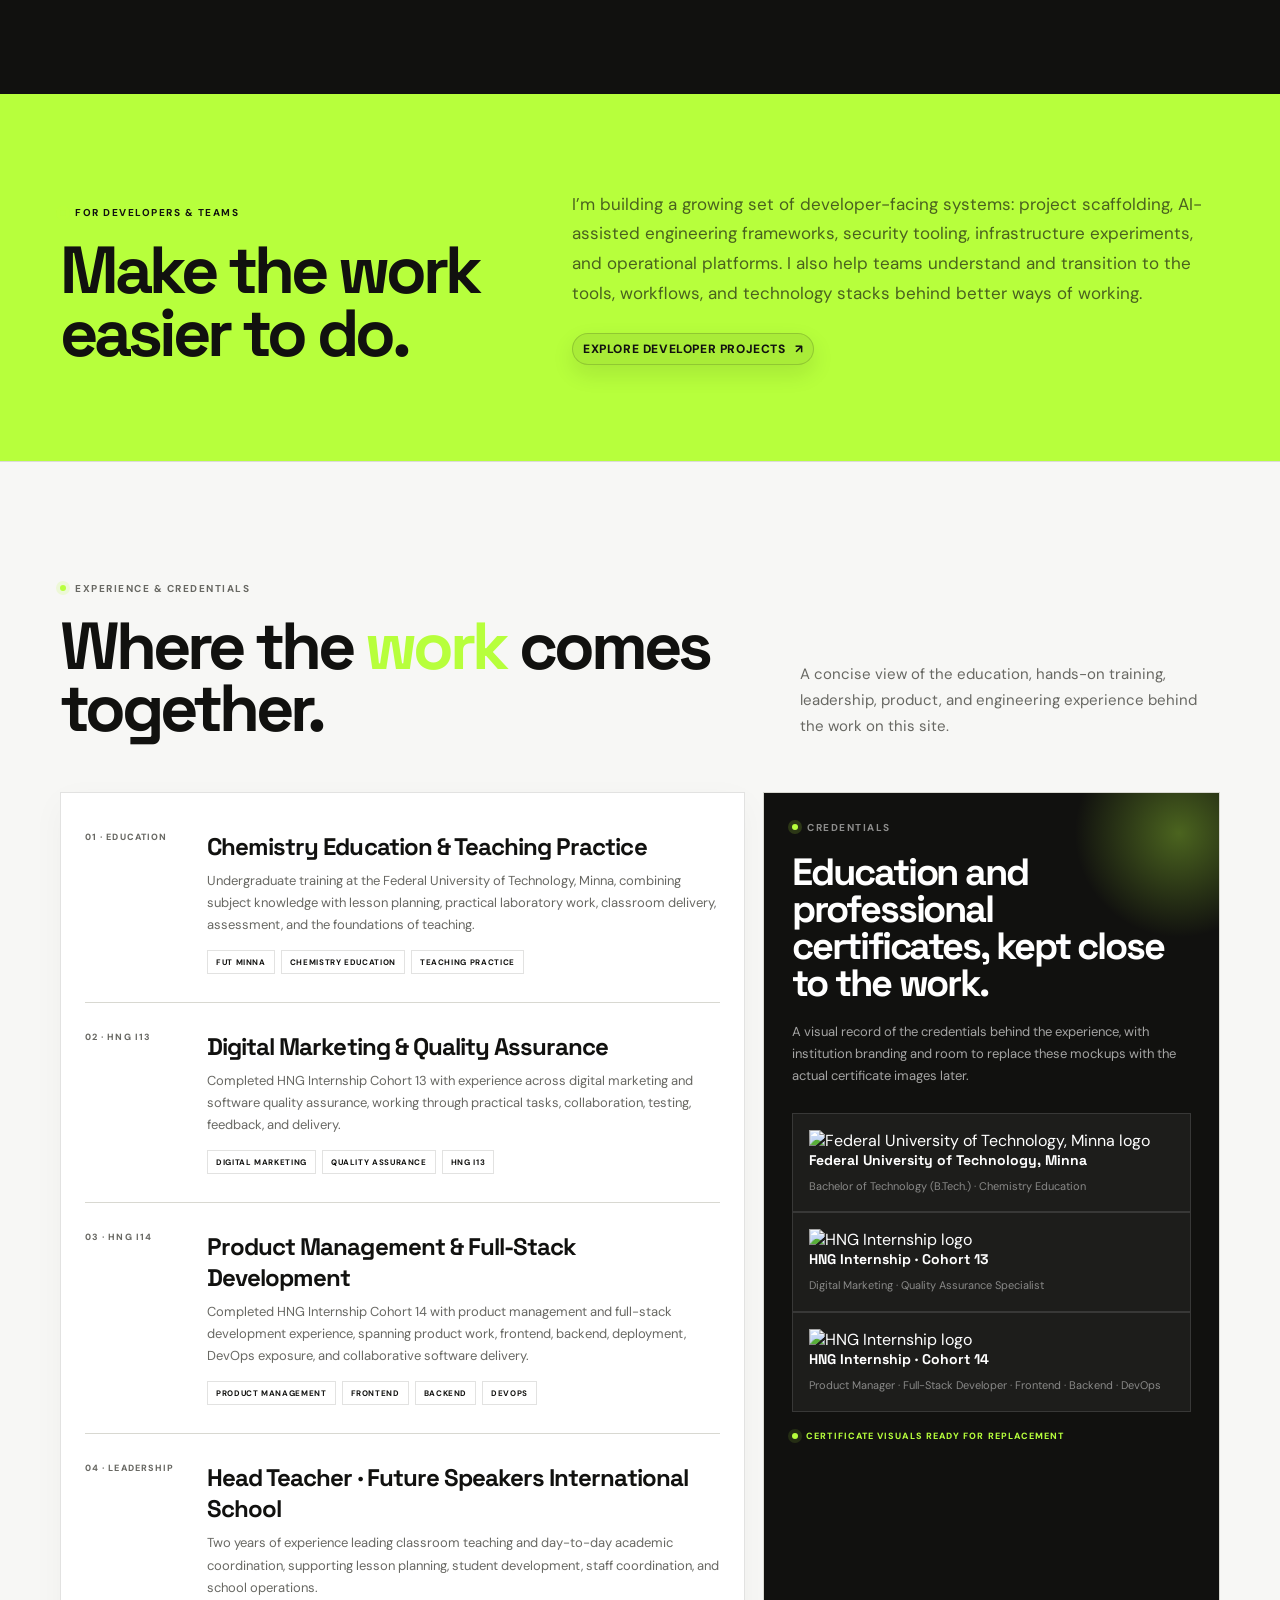
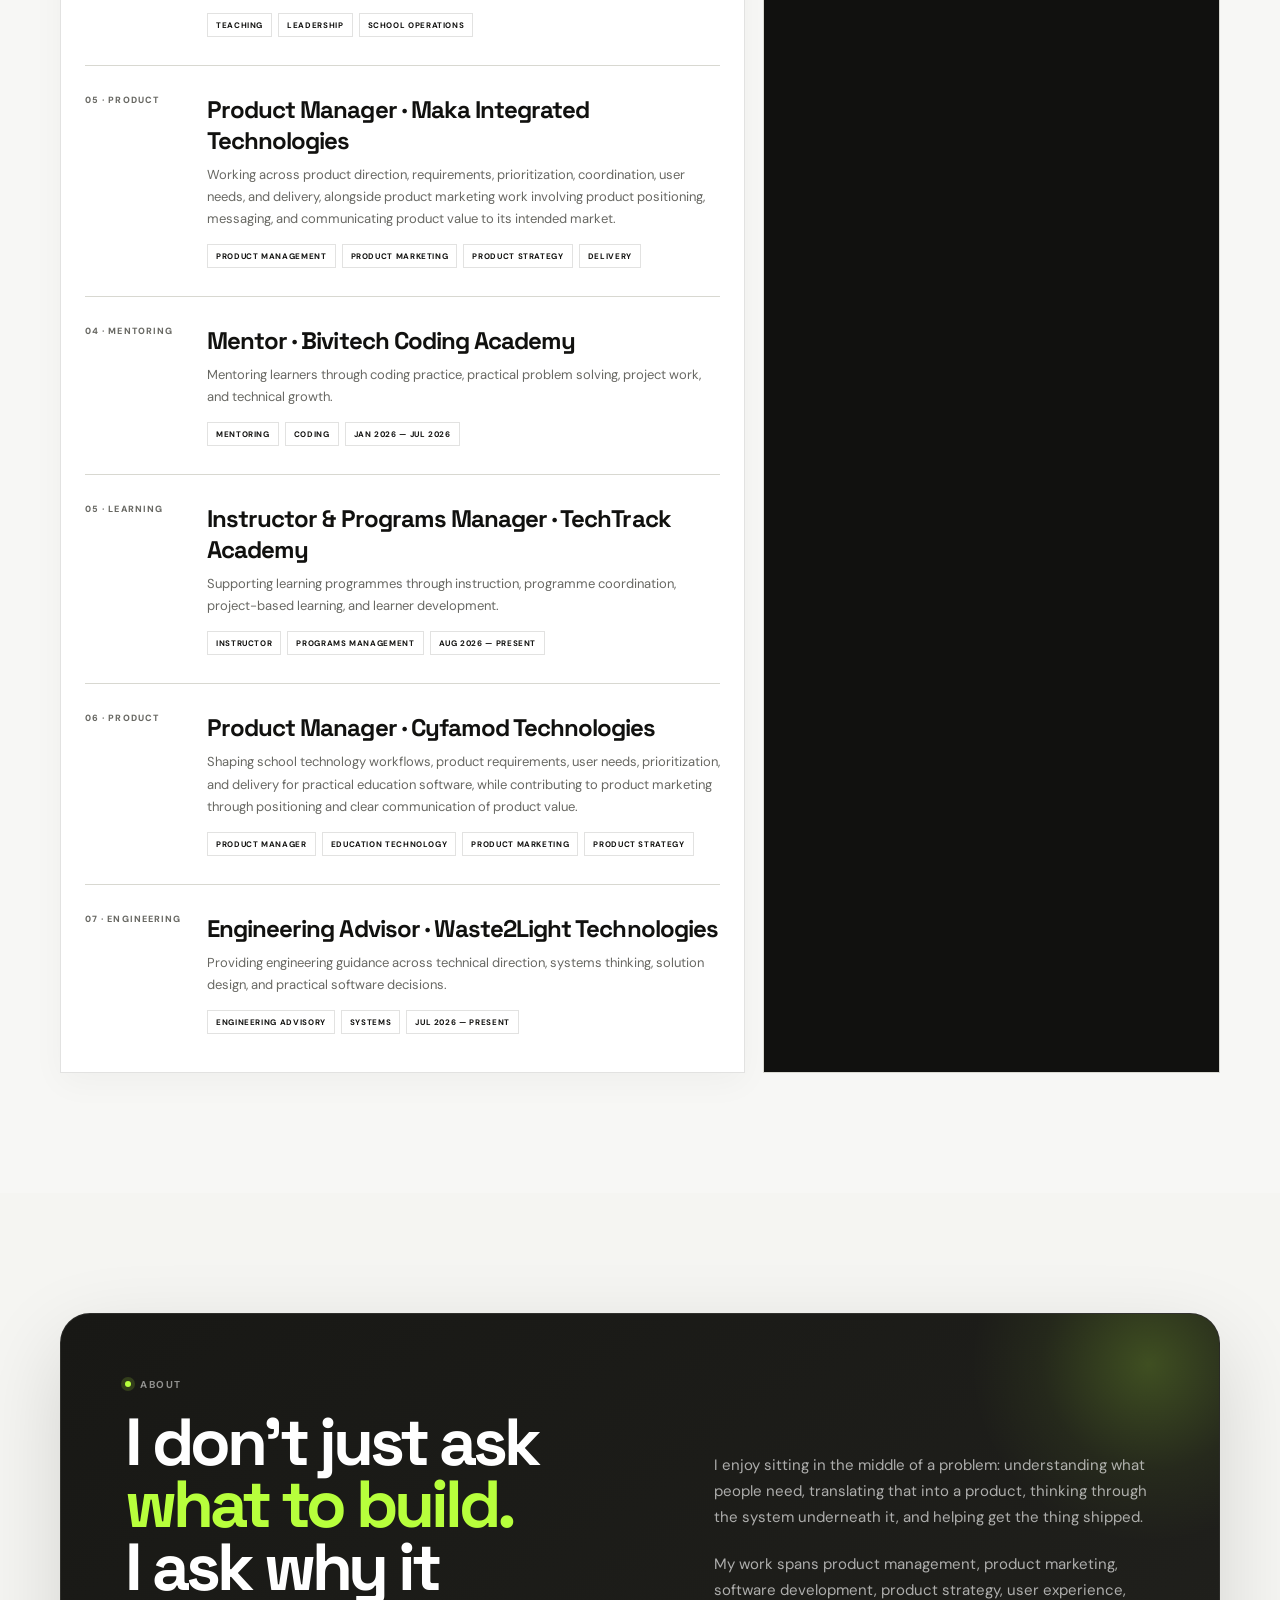
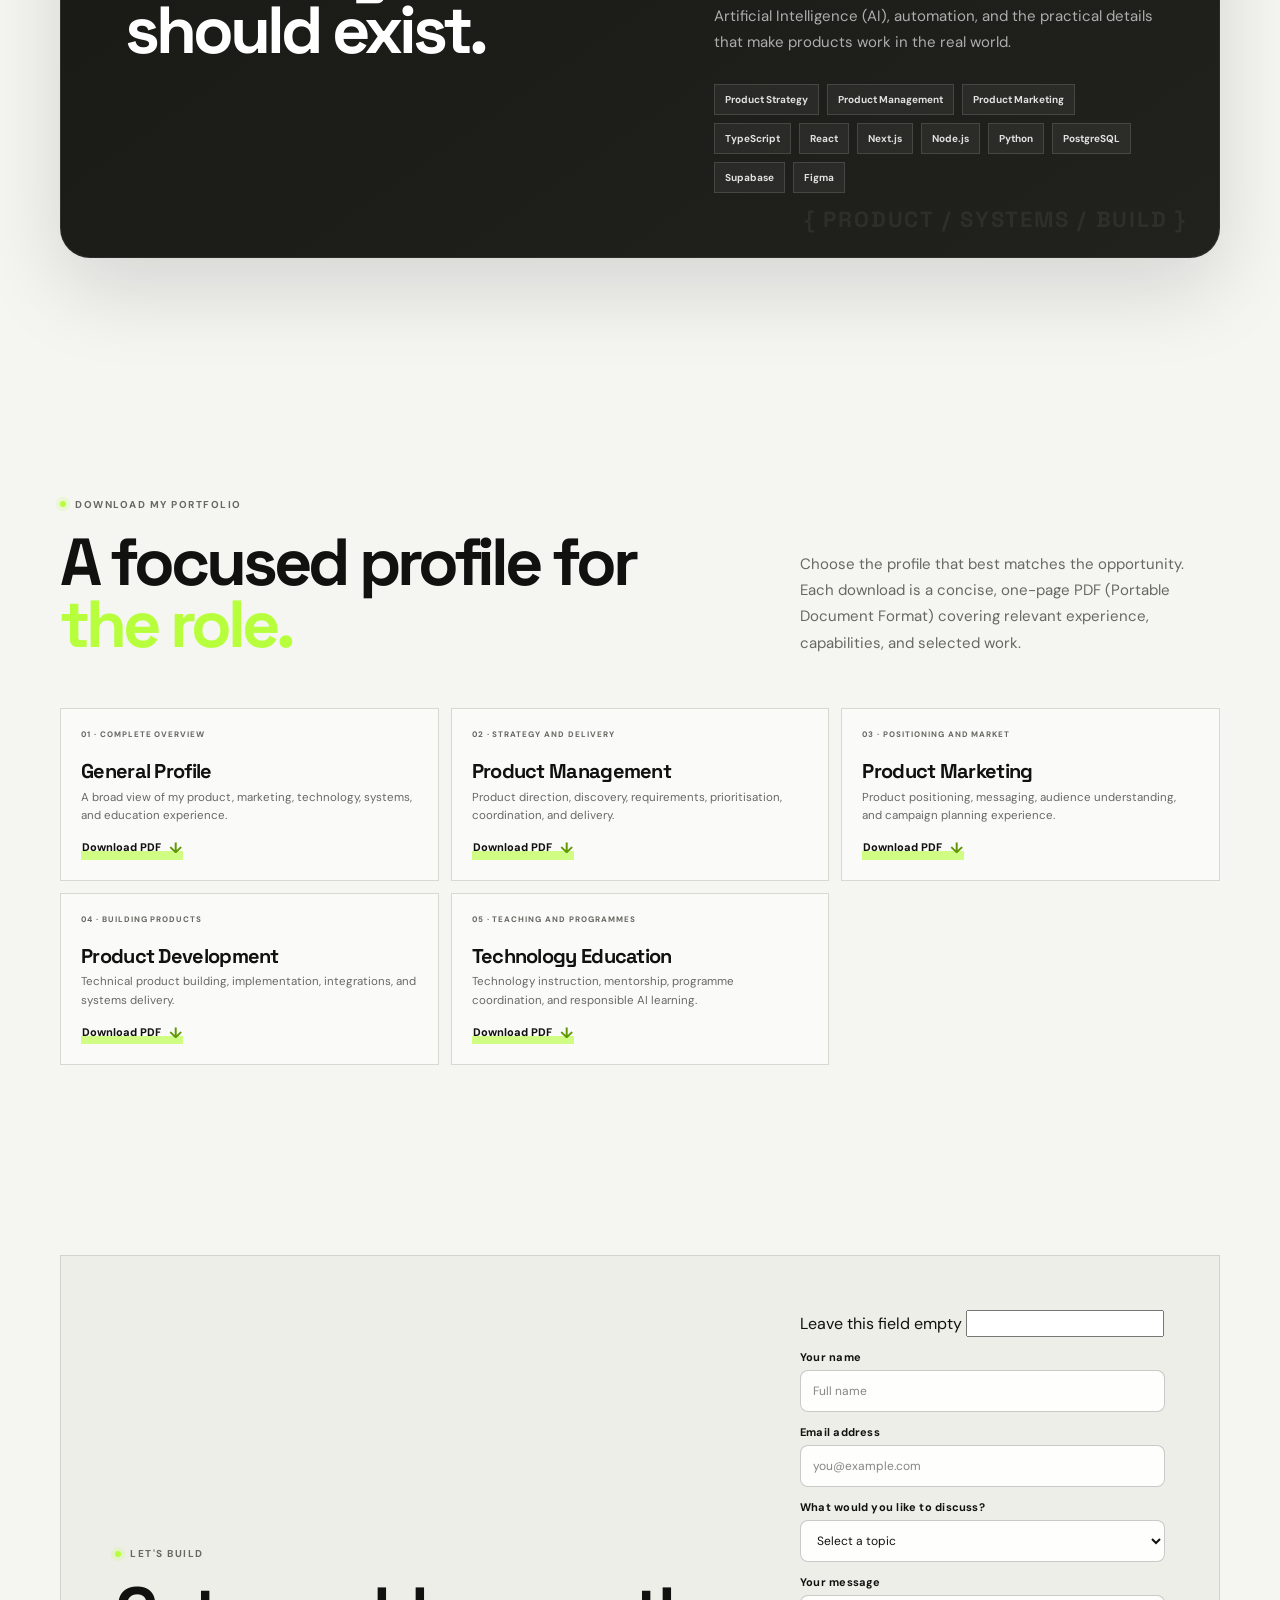
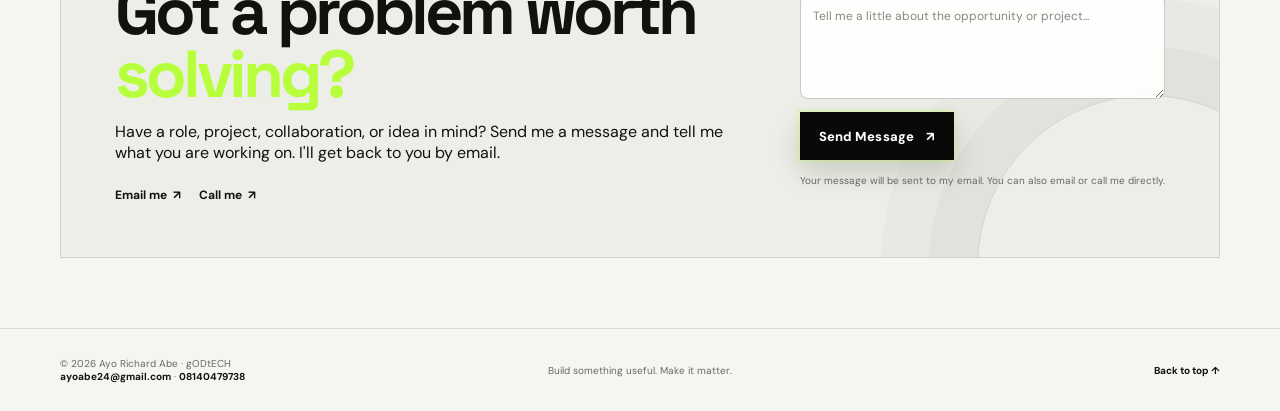
==== commit f025e9dd: "fix: retain the full project catalogue entry point" ====
--- a/index.html
+++ b/index.html
@@ -282,6 +282,7 @@
                 <div class="project-visual visual-dark"><span class="visual-label">ABE TECHLAB OPERATIONS</span><div class="signal-grid"><i></i><i></i><i></i><i></i><i></i><i></i></div><div class="signal-line"></div></div>
                 <div class="project-body"><h3>ABE TechLab Operations</h3><p>An internal operating system for customer relationship management (CRM), research, outreach, content, analytics, GitHub, and artificial intelligence (AI)-assisted technical operations.</p><div class="project-tags"><span>Operations</span><span>Systems</span><span>AI</span></div><a class="project-link" href="https://github.com/gODtECH-Ctl-Create/ABE-TechLab-Operations" target="_blank" rel="noreferrer">View repository <span>↗</span></a><span class="project-private">Internal platform · access restricted</span></div>
               </article>
+<article class="more-project-card project-card"><div class="more-project-copy"><p class="eyebrow"><span class="eyebrow-dot"></span> FULL CATALOGUE</p><h3>There is more behind the selected work.</h3><p>Explore live products, active builds, developer tools, infrastructure, collaborations, and experiments in the full project archive.</p></div><a class="button" href="projects.html">View All Projects <span>↗</span></a></article>
           </div>
         </div>
       </section>
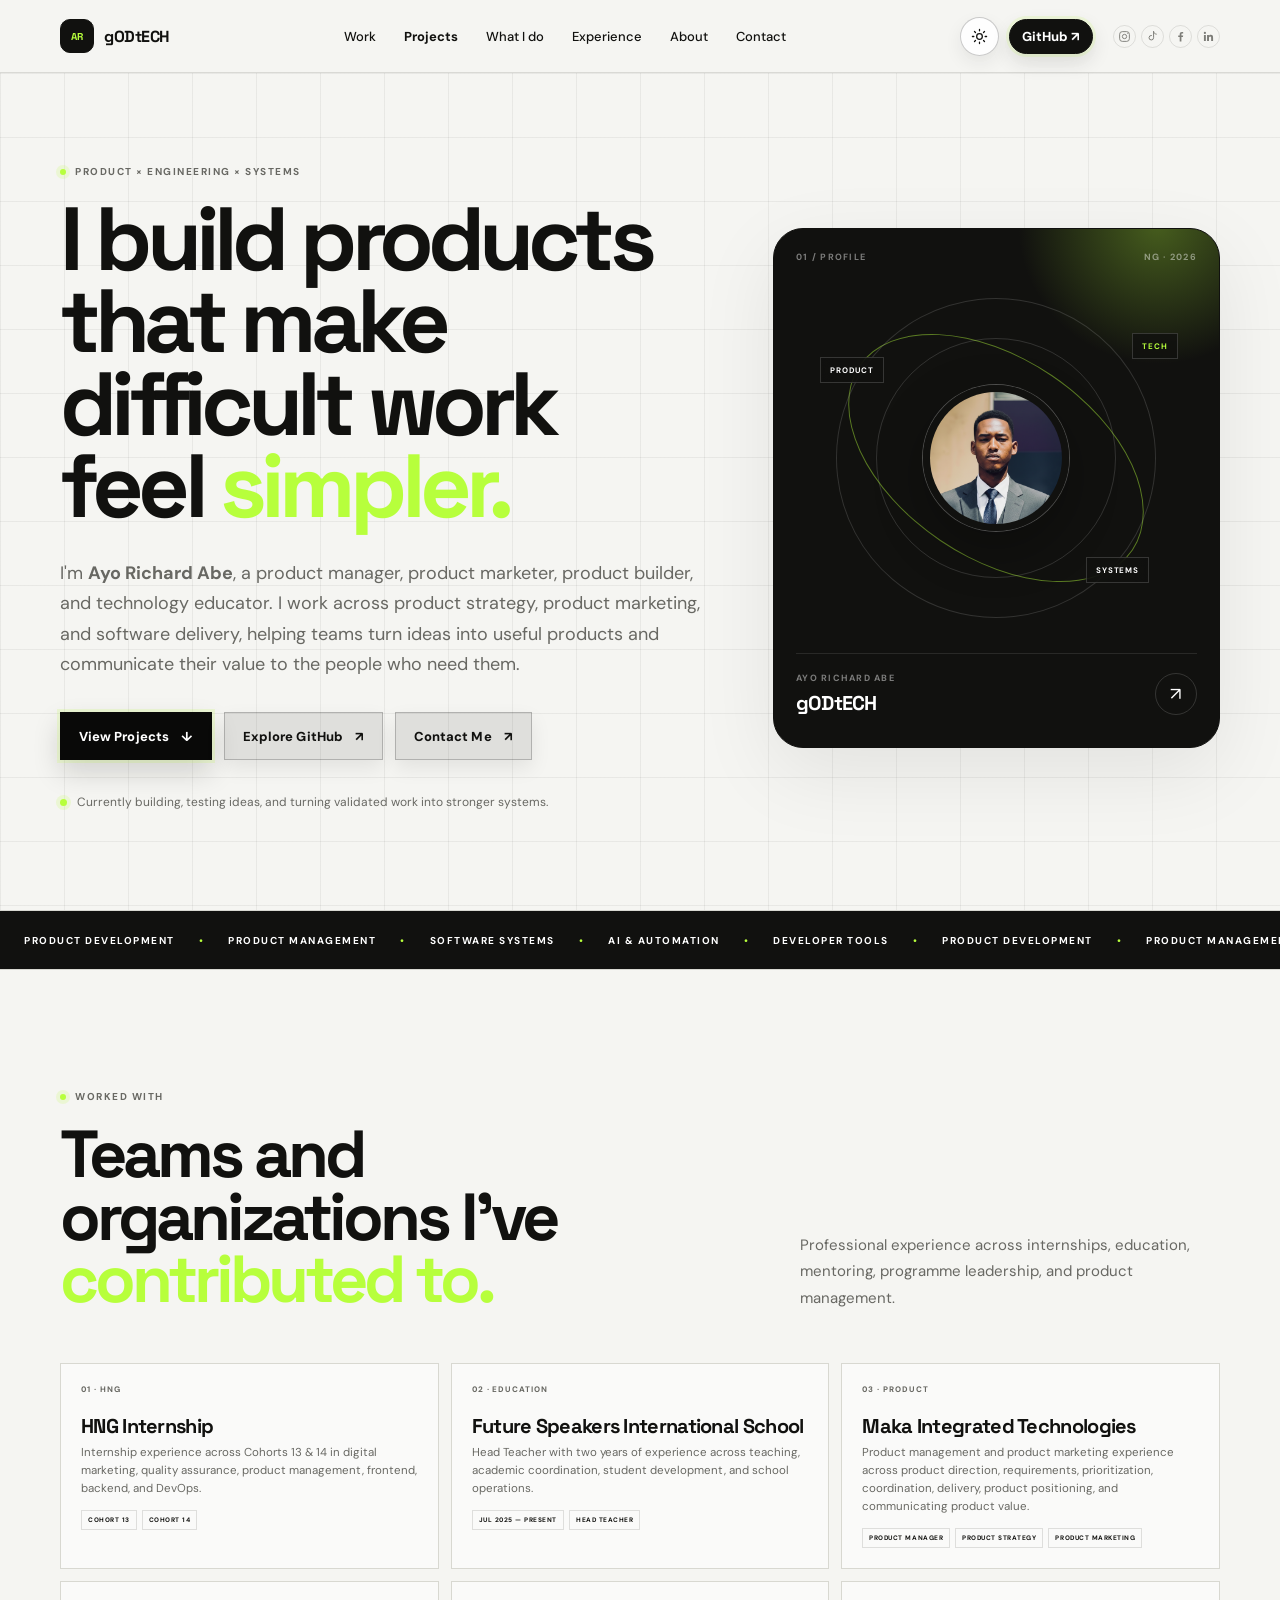
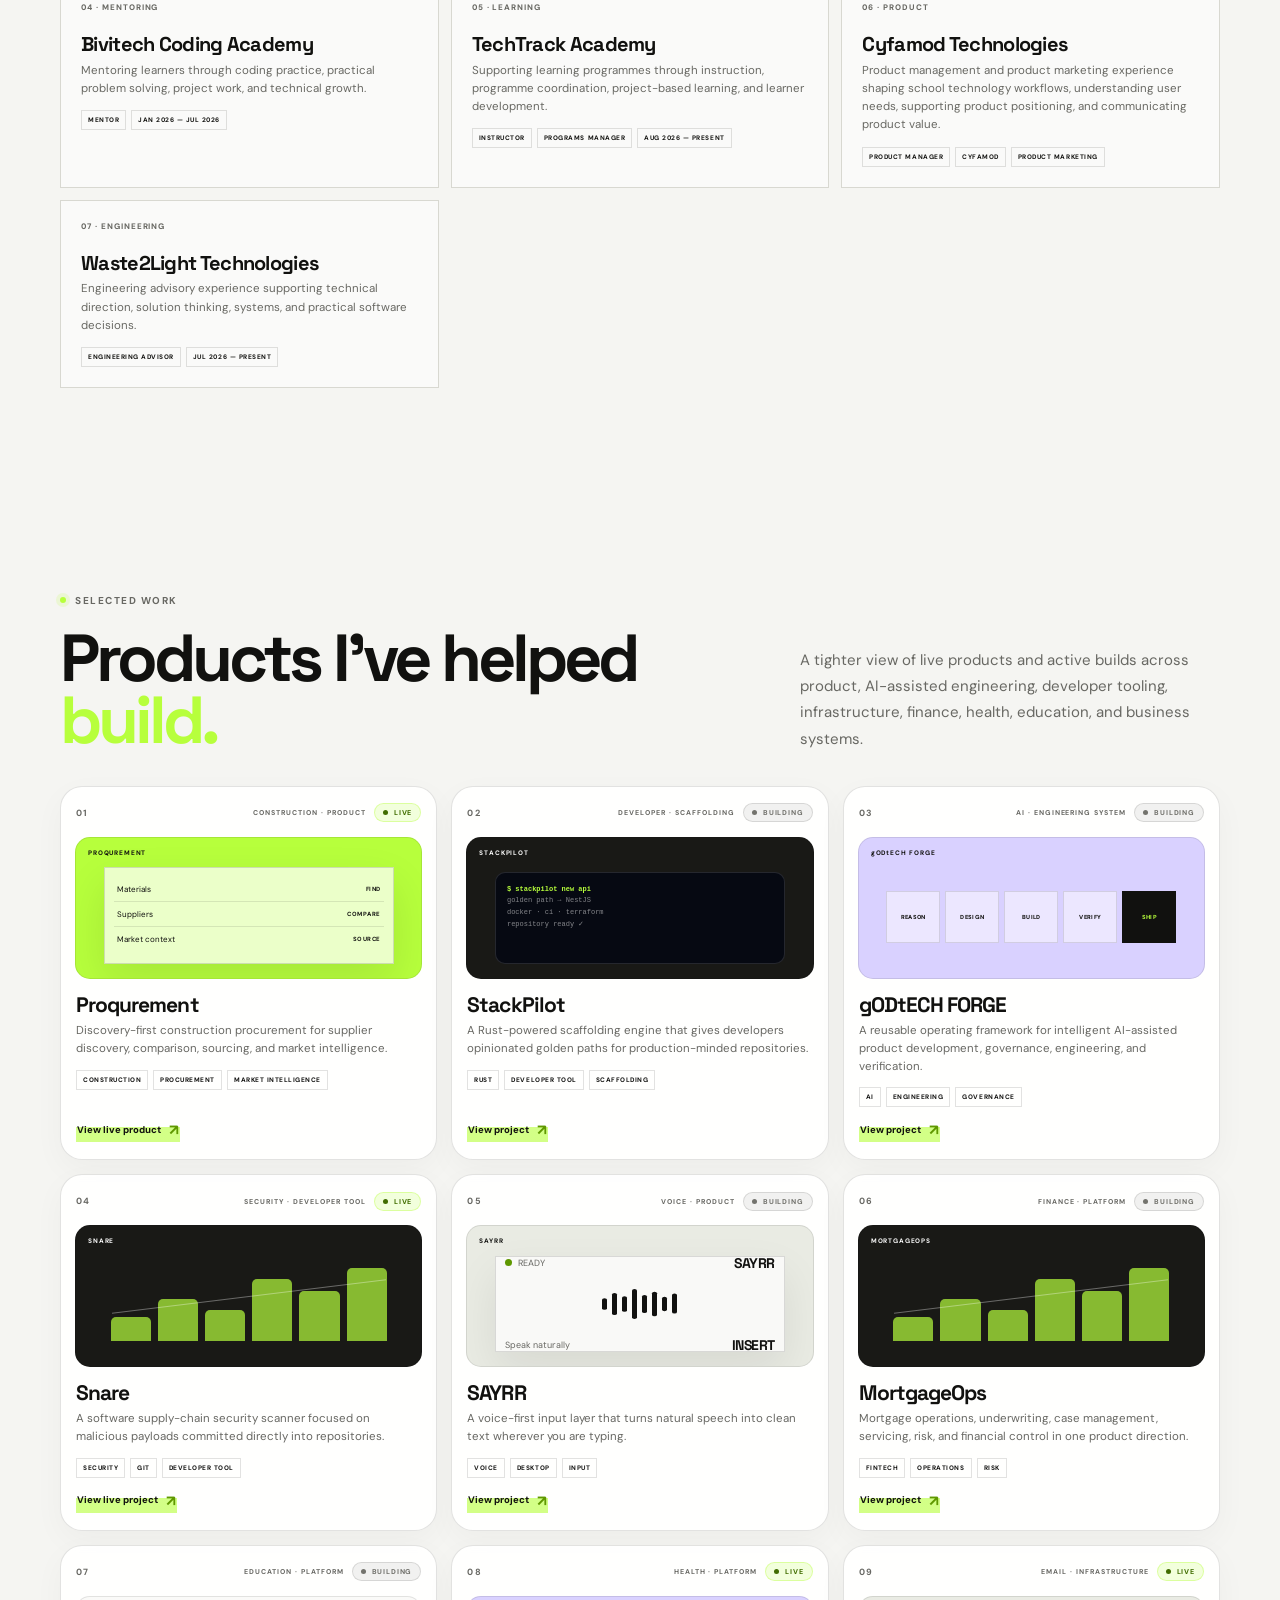
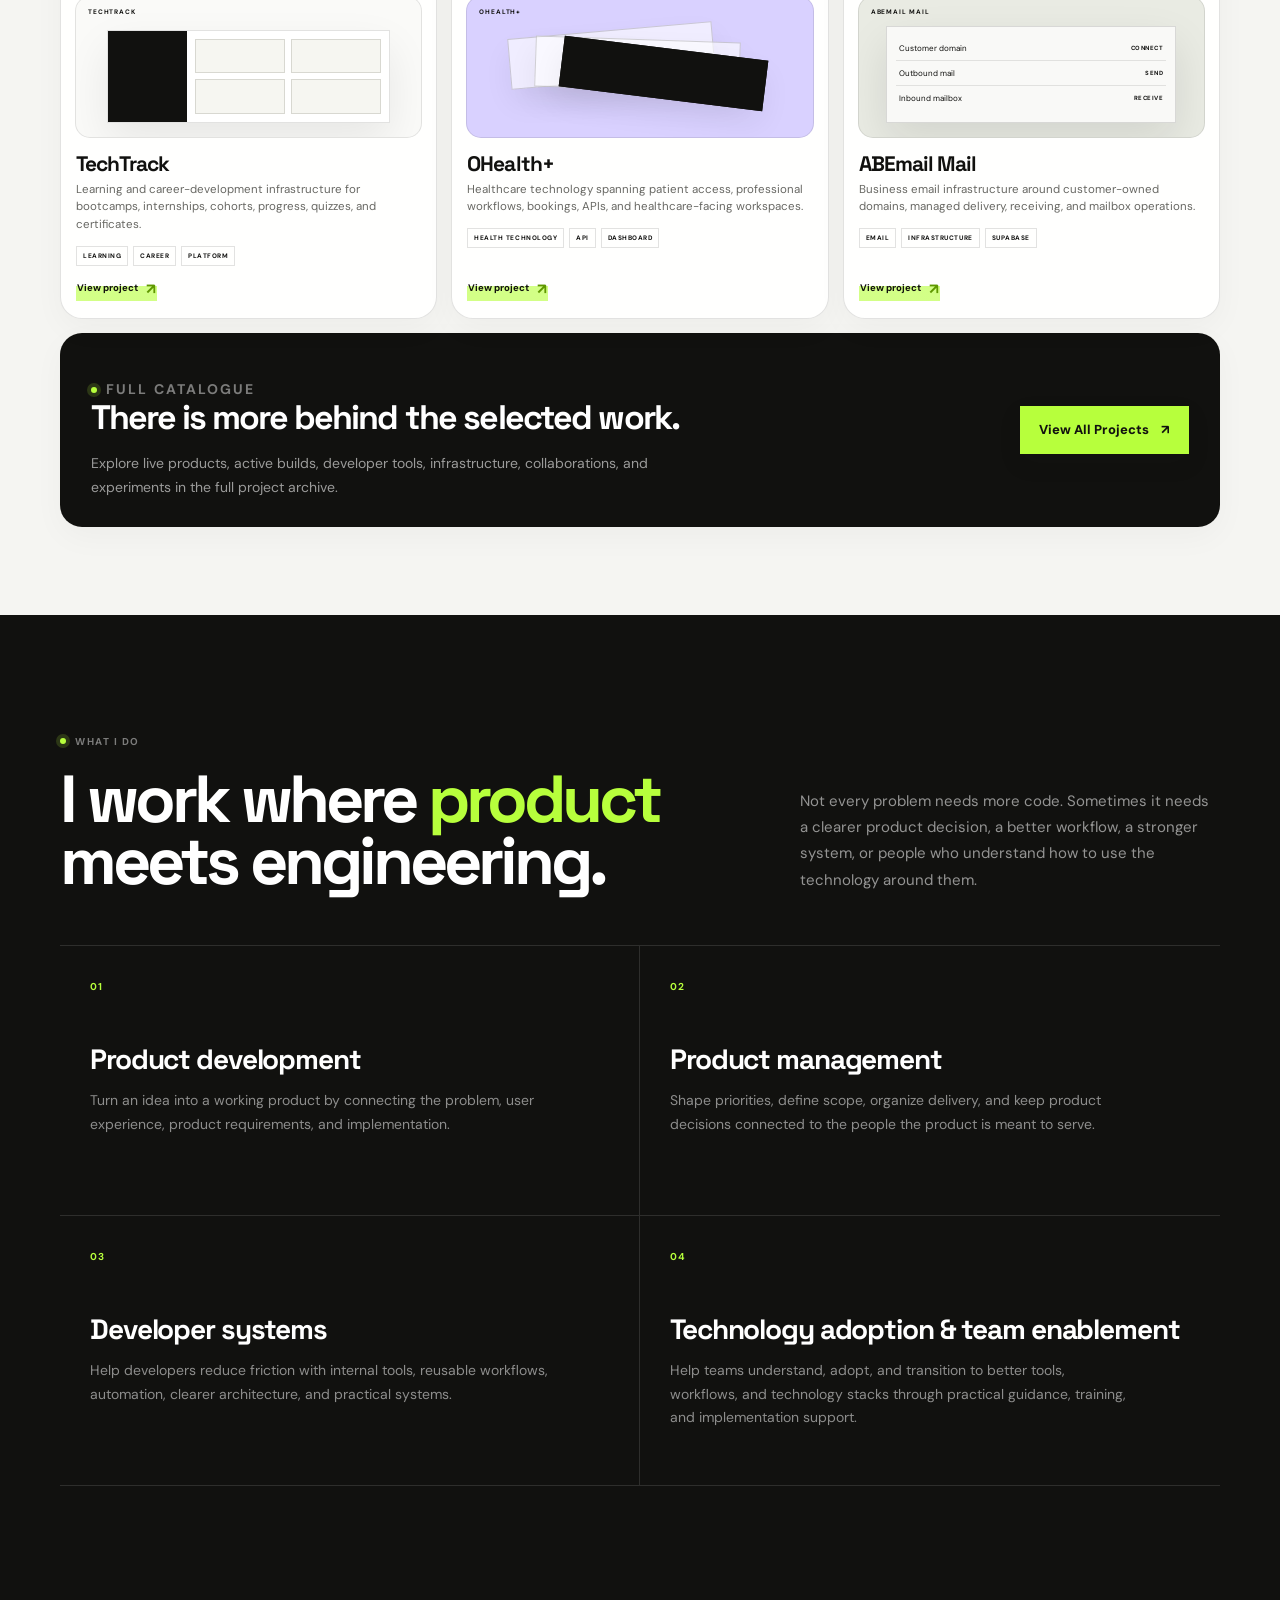
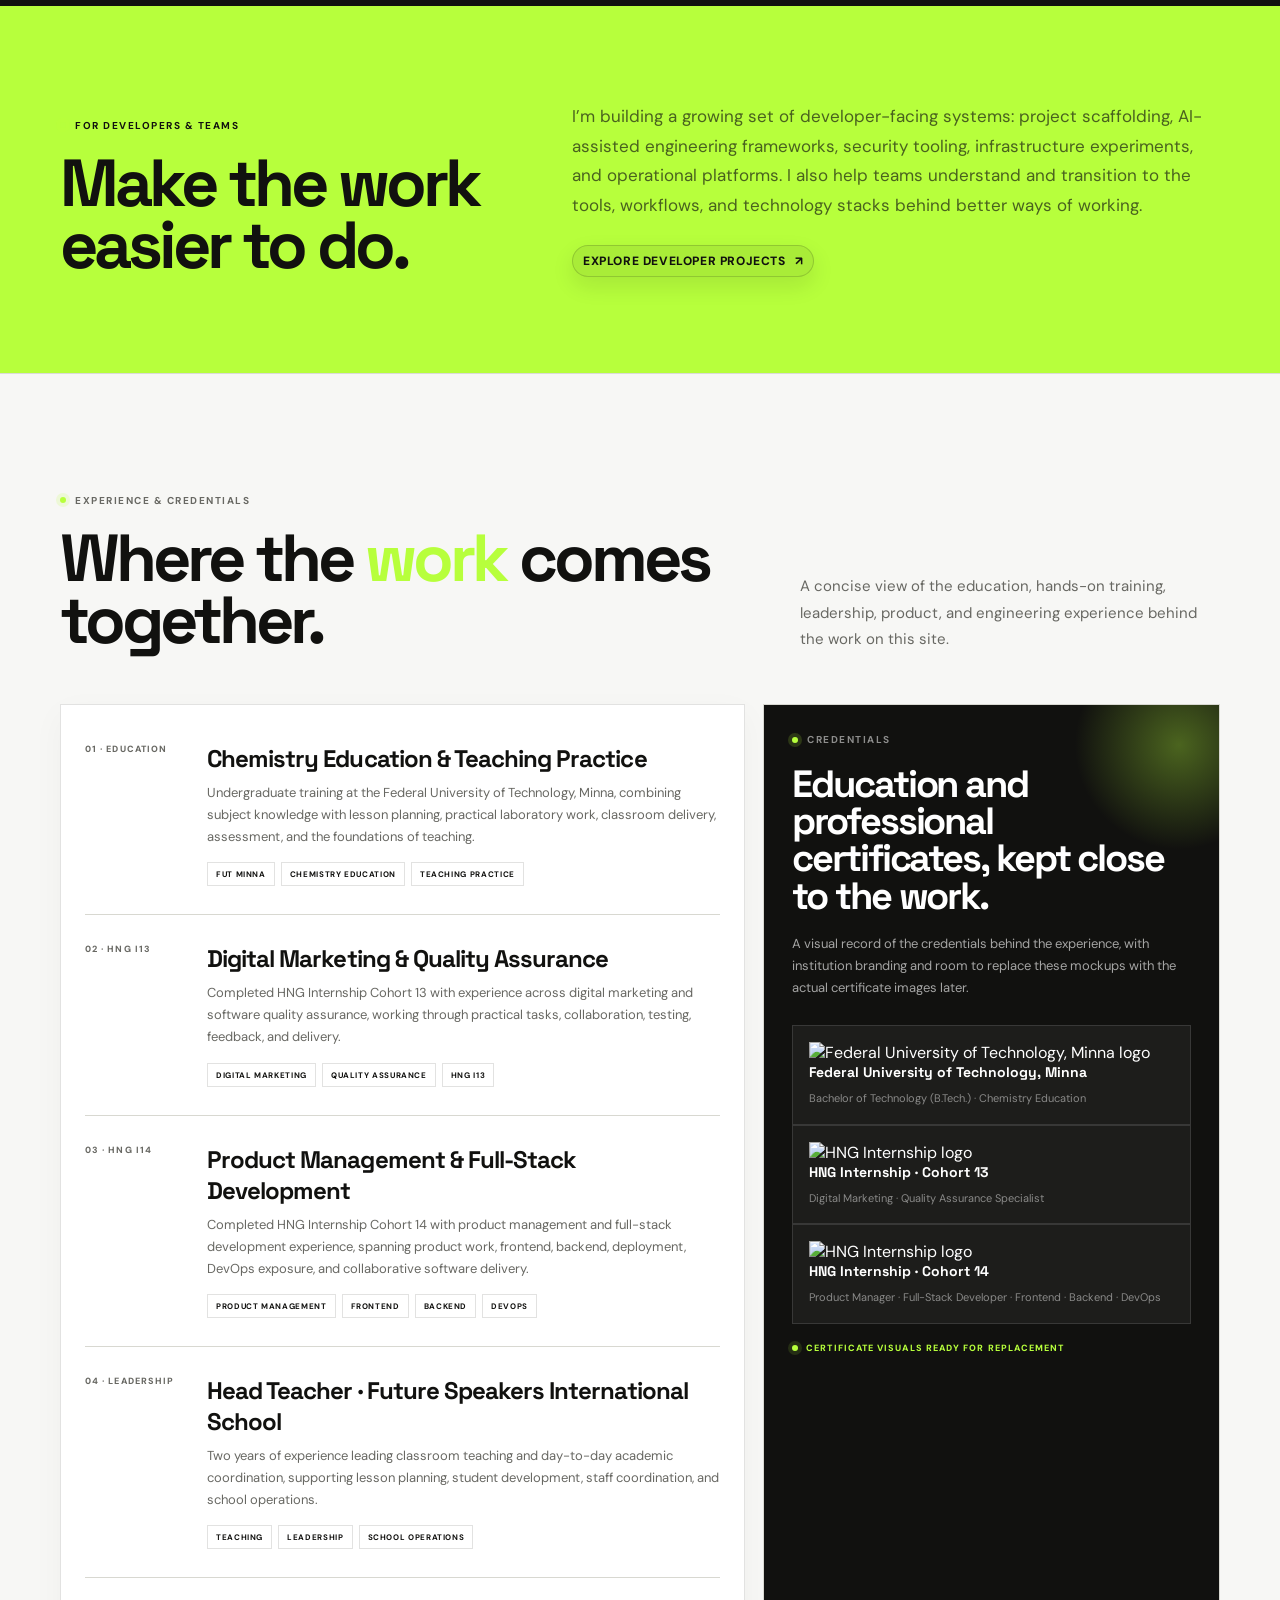
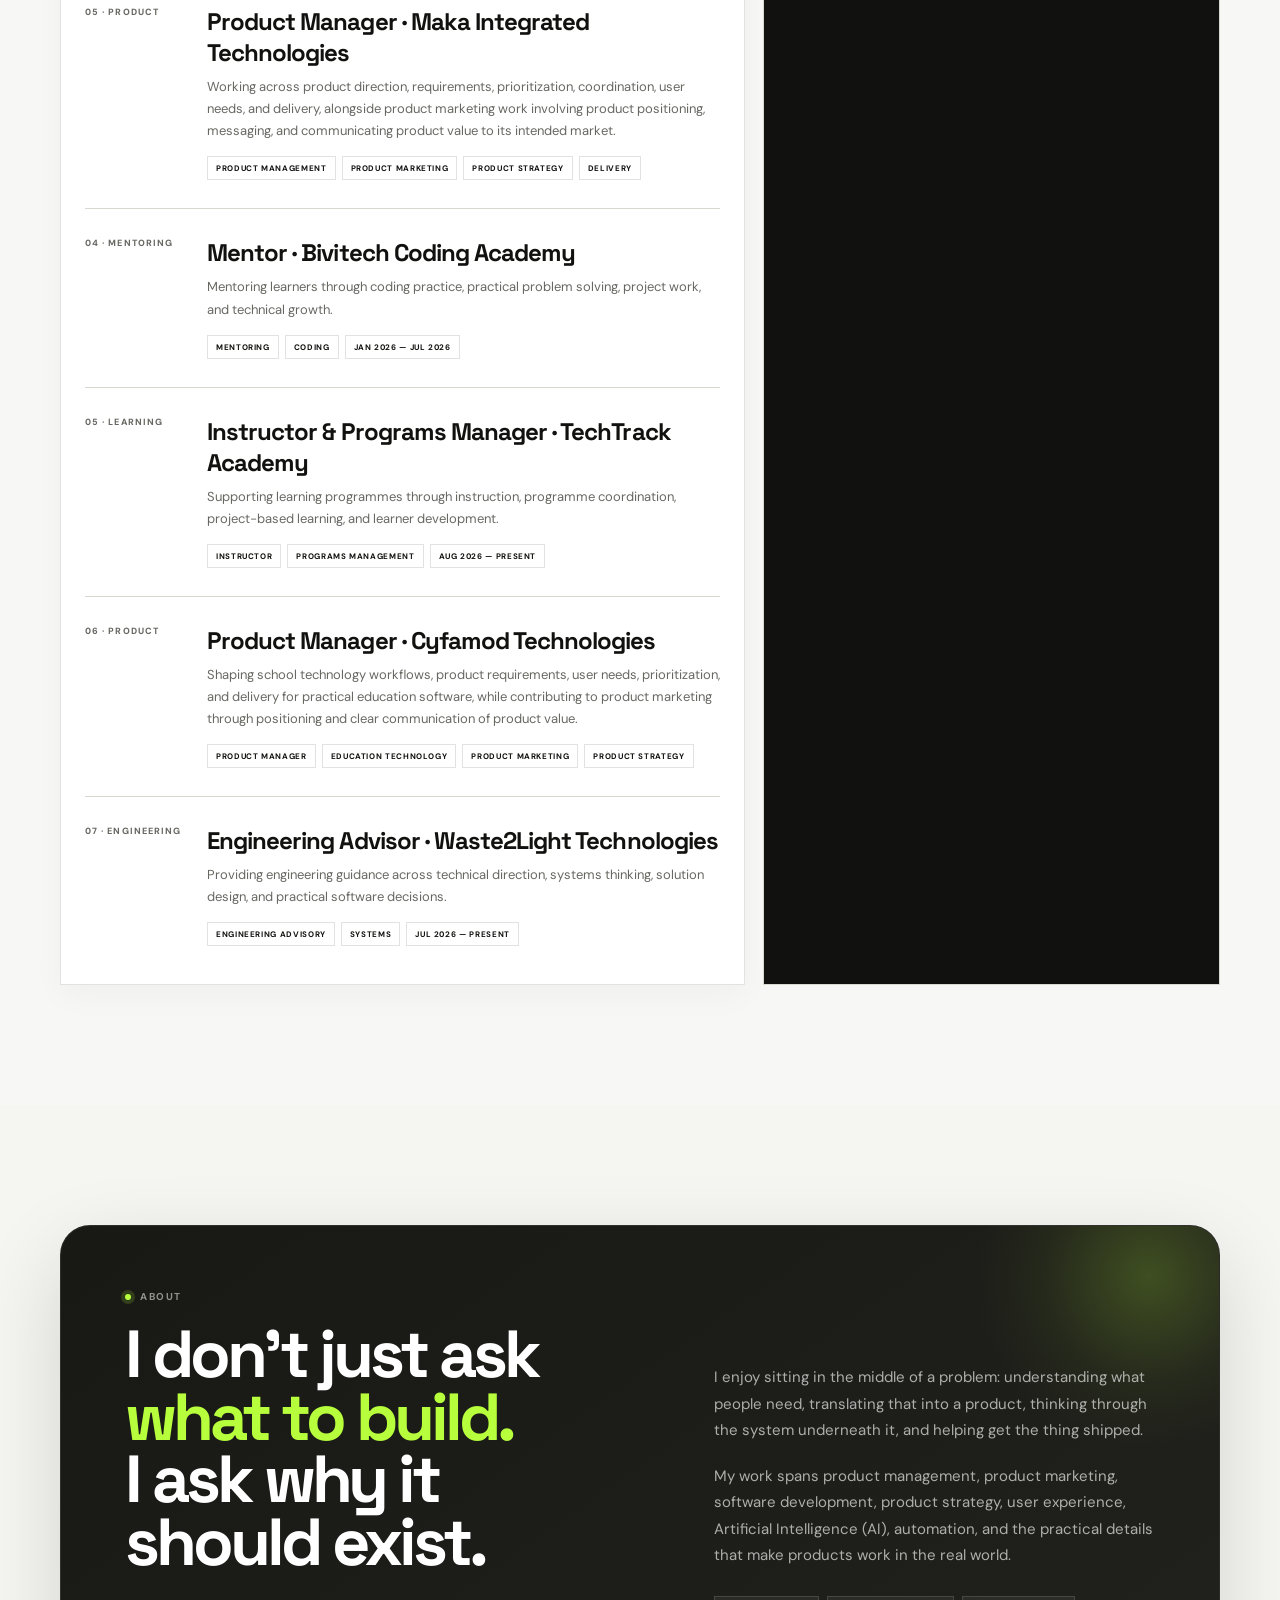
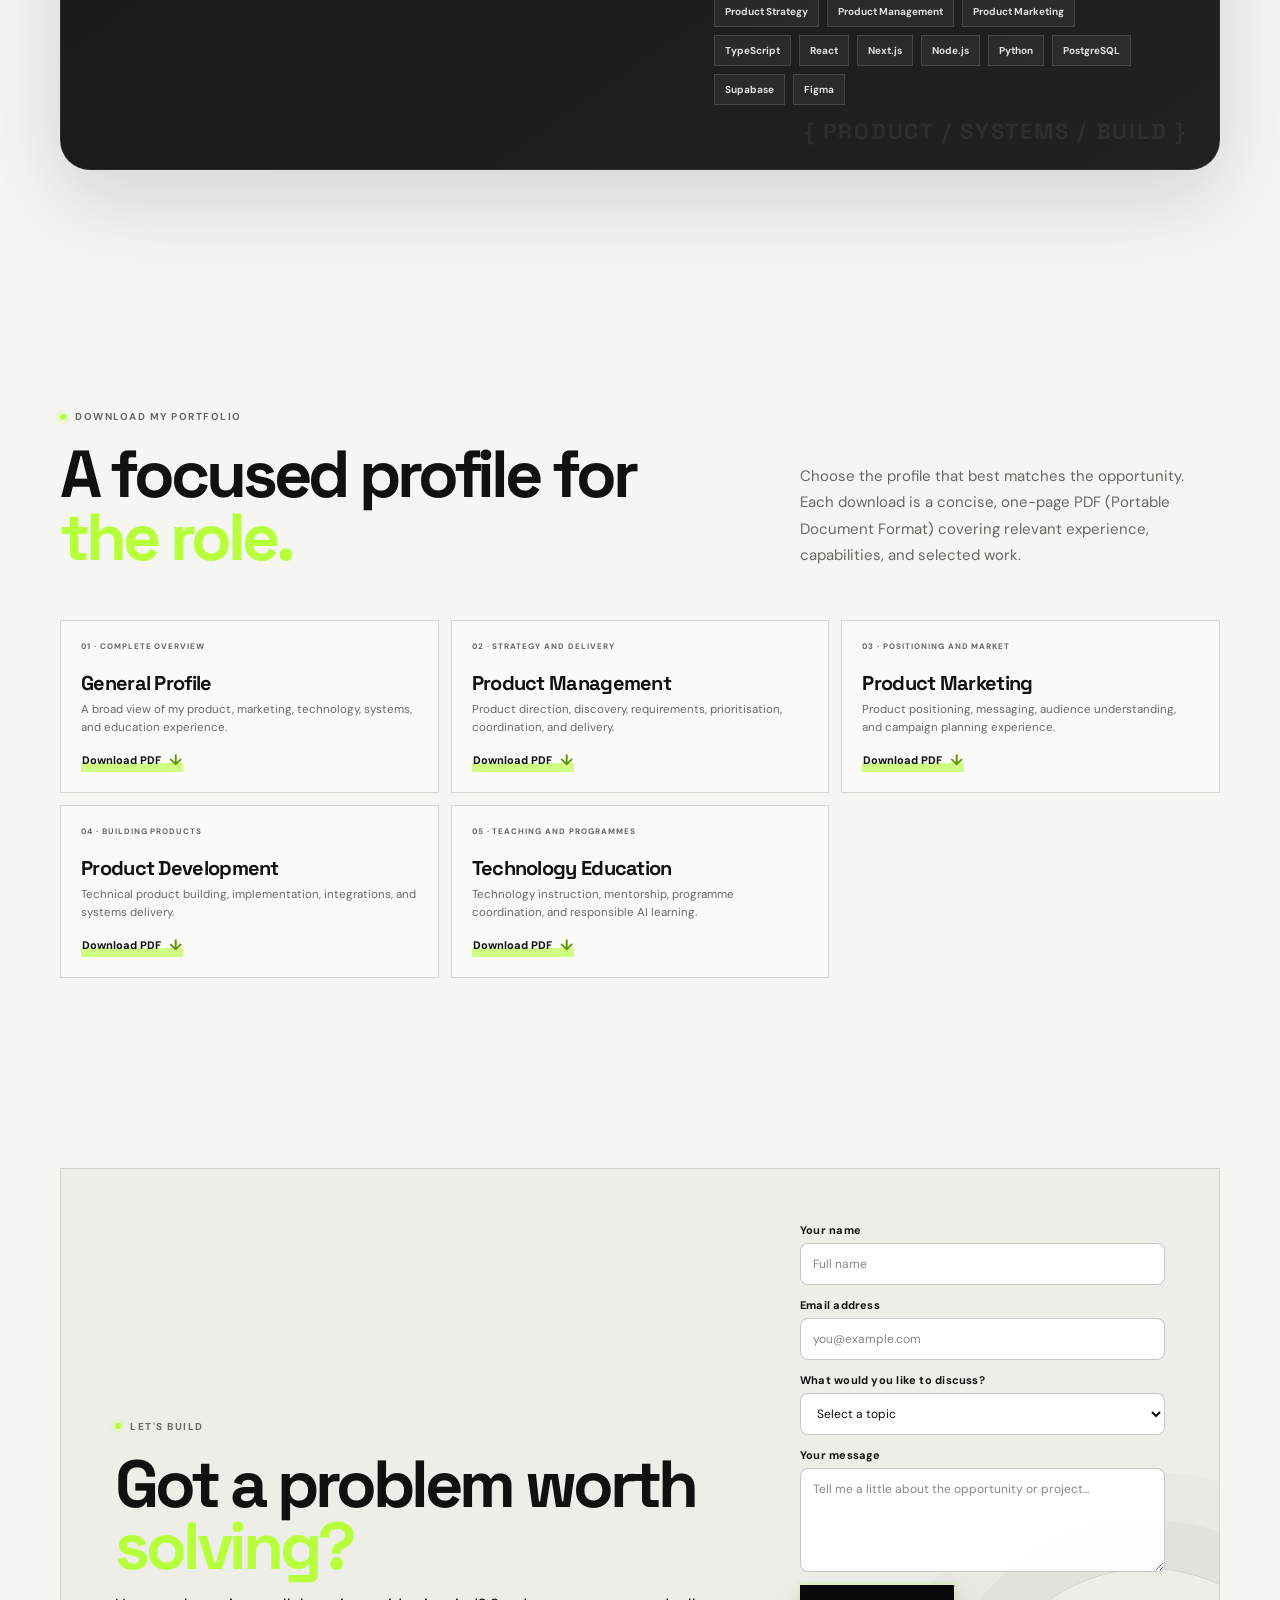
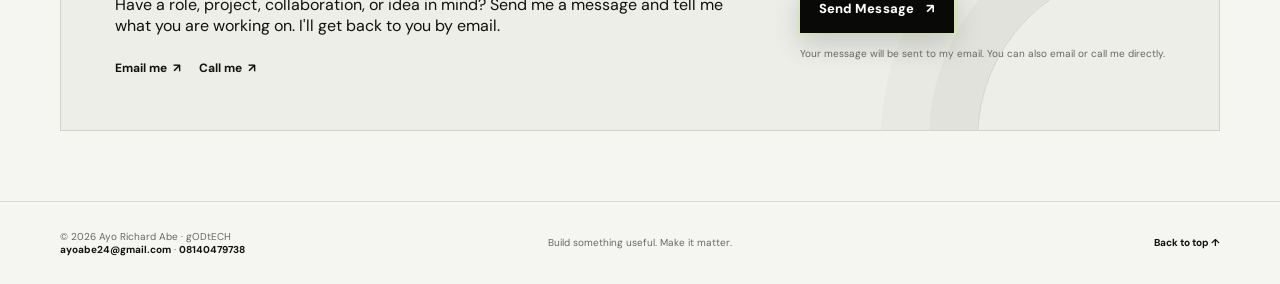
==== commit c79ac558: "Merge pull request #16 from gODtECH-Ctl-Create/fix/contact-form-stable-feedback Stabilize contact fo" ====
--- a/index.html
+++ b/index.html
@@ -251,38 +251,61 @@
           </div>
 
           <div class="project-grid home-project-grid">
-<article class="project-card"><div class="project-top"><span class="project-index">01</span><div class="project-meta"><span class="project-kind">ENERGY · INNOVATION</span><span class="project-status is-live">Live</span></div></div><div class="project-visual visual-light"><span class="visual-label">WASTE2LIGHT</span><div class="signal-grid"><i></i><i></i><i></i><i></i><i></i><i></i></div></div><div class="project-body"><h3>Waste2Light</h3><p>A renewable-energy and circular-economy platform connecting clean technology, education, and practical innovation.</p><div class="project-tags"><span>Clean Energy</span><span>Innovation</span><span>Web</span></div><a class="project-link" href="https://waste2light.com/" target="_blank" rel="noreferrer">View live website <span>↗</span></a></div></article>
-
-<article class="project-card"><div class="project-top"><span class="project-index">02</span><div class="project-meta"><span class="project-kind">RECRUITMENT · AI INTERVIEWS</span><span class="project-status is-live">Live</span></div></div><div class="project-visual visual-light"><span class="visual-label">VETTIKA</span><div class="funnel"><div>DISCOVER</div><div>PLAN</div><div>EXECUTE</div><div>DELIVER</div></div></div><div class="project-body"><h3>Vettika</h3><p>Recruitment platform for managing job campaigns, candidate intake, scheduling, and artificial intelligence (AI)-led first-round interviews.</p><div class="project-tags"><span>Recruitment</span><span>AI Interviews</span><span>Candidate Workflow</span></div><a class="project-link" href="https://www.vettika.com/" target="_blank" rel="noreferrer">View live platform <span>↗</span></a></div></article>
-
-<article class="project-card"><div class="project-top"><span class="project-index">03</span><div class="project-meta"><span class="project-kind">EDUCATION · SOFTWARE</span><span class="project-status is-live">Live</span></div></div><div class="project-visual visual-paper"><span class="visual-label">CYFAMOD SMS</span><div class="school-ui"><div class="school-side"></div><div class="school-main"><span></span><span></span><span></span><span></span></div></div></div><div class="project-body"><h3>Cyfamod SMS</h3><p>School management software covering students, classes, attendance, results, fees, staff, and communication.</p><div class="project-tags"><span>Education</span><span>School Management</span><span>Platform</span></div><a class="project-link" href="https://school.cyfamod.com/" target="_blank" rel="noreferrer">View live platform <span>↗</span></a></div></article>
-
-<article class="project-card"><div class="project-top"><span class="project-index">04</span><div class="project-meta"><span class="project-kind">HEALTH · PLATFORM</span><span class="project-status is-live">Live</span></div></div><div class="project-visual visual-purple"><span class="visual-label">OHEALTH PLUS</span><div class="stacked-cards"><div></div><div></div><div></div></div></div><div class="project-body"><h3>OHealth Plus</h3><p>Healthcare technology spanning patient access, professional workflows, bookings, application programming interfaces (APIs), and healthcare-facing workspaces.</p><div class="project-tags"><span>Health Technology</span><span>Patient Access</span><span>Care Workflows</span></div><a class="project-link" href="https://ohealthltd.com/" target="_blank" rel="noreferrer">View live platform <span>↗</span></a></div></article>
-
-<article class="project-card">
-                <div class="project-top"><span class="project-index">05</span><div class="project-meta"><span class="project-kind">AI · ENGINEERING</span><span class="project-status is-building">Building</span></div></div>
-                <div class="project-visual visual-purple"><span class="visual-label">gODtECH FORGE</span><div class="forge-flow"><span>REASON</span><span>DESIGN</span><span>BUILD</span><span>VERIFY</span><span>SHIP</span></div></div>
-                <div class="project-body"><h3>gODtECH Forge</h3><p>A reusable framework for orchestrated reasoning, governance, engineering, verification, and AI-assisted product development.</p><div class="project-tags"><span>AI</span><span>Governance</span><span>Engineering</span></div><a class="project-link" href="https://github.com/gODtECH-Ctl-Create/gODtECH-FORGE" target="_blank" rel="noreferrer">View repository <span>↗</span></a></div>
-              </article>
-
-<article class="project-card">
-                <div class="project-top"><span class="project-index">06</span><div class="project-meta"><span class="project-kind">EMAIL · INFRASTRUCTURE</span><span class="project-status is-live">Live</span></div></div>
-                <div class="project-visual visual-light"><span class="visual-label">ABEMAIL MAIL</span><div class="mock-panel"><div class="mock-row"><span>Customer domain</span><strong>Connect</strong></div><div class="mock-row"><span>Outbound mail</span><strong>Send</strong></div><div class="mock-row"><span>Inbound mailbox</span><strong>Receive</strong></div></div></div>
-                <div class="project-body"><h3>ABEmail Mail</h3><p>A live, single-organization business email workspace for mailbox management, message delivery, attachments, and operational controls.</p><div class="project-tags"><span>Email</span><span>Mailbox</span><span>Infrastructure</span></div><a class="project-link" href="https://mail.waste2light.com/" target="_blank" rel="noreferrer">View live workspace <span>↗</span></a><span class="project-private">Single-organization live deployment</span></div>
-              </article>
-
-<article class="project-card">
-                <div class="project-top"><span class="project-index">07</span><div class="project-meta"><span class="project-kind">DEVELOPER TOOL · SCAFFOLDING</span><span class="project-status is-building">Building</span></div></div>
-                <div class="project-visual visual-dark"><span class="visual-label">STACKPILOT</span><div class="stackpilot-console"><strong>$ stackpilot new api</strong><span>golden path → NestJS</span><span>docker · ci · terraform</span><span>repository ready ✓</span></div></div>
-                <div class="project-body"><h3>StackPilot</h3><p>Rust-powered project scaffolding with opinionated golden paths for production-minded repositories.</p><div class="project-tags"><span>Rust</span><span>Command Line</span><span>Scaffolding</span></div><a class="project-link" href="https://github.com/gODtECH-Ctl-Create/StackPilot" target="_blank" rel="noreferrer">View repository <span>↗</span></a></div>
-              </article>
-
-<article class="project-card">
-                <div class="project-top"><span class="project-index">08</span><div class="project-meta"><span class="project-kind">OPERATIONS · SYSTEM</span><span class="project-status is-building">Internal</span></div></div>
-                <div class="project-visual visual-dark"><span class="visual-label">ABE TECHLAB OPERATIONS</span><div class="signal-grid"><i></i><i></i><i></i><i></i><i></i><i></i></div><div class="signal-line"></div></div>
-                <div class="project-body"><h3>ABE TechLab Operations</h3><p>An internal operating system for customer relationship management (CRM), research, outreach, content, analytics, GitHub, and artificial intelligence (AI)-assisted technical operations.</p><div class="project-tags"><span>Operations</span><span>Systems</span><span>AI</span></div><a class="project-link" href="https://github.com/gODtECH-Ctl-Create/ABE-TechLab-Operations" target="_blank" rel="noreferrer">View repository <span>↗</span></a><span class="project-private">Internal platform · access restricted</span></div>
-              </article>
-<article class="more-project-card project-card"><div class="more-project-copy"><p class="eyebrow"><span class="eyebrow-dot"></span> FULL CATALOGUE</p><h3>There is more behind the selected work.</h3><p>Explore live products, active builds, developer tools, infrastructure, collaborations, and experiments in the full project archive.</p></div><a class="button" href="projects.html">View All Projects <span>↗</span></a></article>
+            <article class="project-card">
+              <div class="project-top"><span class="project-index">01</span><div class="project-meta"><span class="project-kind">CONSTRUCTION · PRODUCT</span><span class="project-status is-live">Live</span></div></div>
+              <div class="project-visual visual-green"><span class="visual-label">PROQUREMENT</span><div class="mock-panel"><div class="mock-row"><span>Materials</span><strong>Find</strong></div><div class="mock-row"><span>Suppliers</span><strong>Compare</strong></div><div class="mock-row"><span>Market context</span><strong>Source</strong></div></div></div>
+              <div class="project-body"><h3>Proqurement</h3><p>Discovery-first construction procurement for supplier discovery, comparison, sourcing, and market intelligence.</p><div class="project-tags"><span>Construction</span><span>Procurement</span><span>Market Intelligence</span></div><a href="https://proqurement.onrender.com/" target="_blank" rel="noreferrer" class="project-link">View live product <span>↗</span></a></div>
+            </article>
+
+            <article class="project-card">
+              <div class="project-top"><span class="project-index">02</span><div class="project-meta"><span class="project-kind">DEVELOPER · SCAFFOLDING</span><span class="project-status is-building">Building</span></div></div>
+              <div class="project-visual visual-dark"><span class="visual-label">STACKPILOT</span><div class="stackpilot-console"><strong>$ stackpilot new api</strong><span>golden path → NestJS</span><span>docker · ci · terraform</span><span>repository ready ✓</span></div></div>
+              <div class="project-body"><h3>StackPilot</h3><p>A Rust-powered scaffolding engine that gives developers opinionated golden paths for production-minded repositories.</p><div class="project-tags"><span>Rust</span><span>Developer Tool</span><span>Scaffolding</span></div><a href="https://github.com/gODtECH-Ctl-Create/StackPilot" target="_blank" rel="noreferrer" class="project-link">View project <span>↗</span></a></div>
+            </article>
+
+            <article class="project-card">
+              <div class="project-top"><span class="project-index">03</span><div class="project-meta"><span class="project-kind">AI · ENGINEERING SYSTEM</span><span class="project-status is-building">Building</span></div></div>
+              <div class="project-visual visual-purple"><span class="visual-label">gODtECH FORGE</span><div class="forge-flow"><span>REASON</span><span>DESIGN</span><span>BUILD</span><span>VERIFY</span><span>SHIP</span></div></div>
+              <div class="project-body"><h3>gODtECH FORGE</h3><p>A reusable operating framework for intelligent AI-assisted product development, governance, engineering, and verification.</p><div class="project-tags"><span>AI</span><span>Engineering</span><span>Governance</span></div><a href="https://github.com/gODtECH-Ctl-Create/gODtECH-FORGE" target="_blank" rel="noreferrer" class="project-link">View project <span>↗</span></a></div>
+            </article>
+
+            <article class="project-card">
+              <div class="project-top"><span class="project-index">04</span><div class="project-meta"><span class="project-kind">SECURITY · DEVELOPER TOOL</span><span class="project-status is-live">Live</span></div></div>
+              <div class="project-visual visual-dark"><span class="visual-label">SNARE</span><div class="signal-grid"><i></i><i></i><i></i><i></i><i></i><i></i></div><div class="signal-line"></div></div>
+              <div class="project-body"><h3>Snare</h3><p>A software supply-chain security scanner focused on malicious payloads committed directly into repositories.</p><div class="project-tags"><span>Security</span><span>Git</span><span>Developer Tool</span></div><a href="https://avioflagos.github.io/snare/" target="_blank" rel="noreferrer" class="project-link">View live project <span>↗</span></a></div>
+            </article>
+
+            <article class="project-card">
+              <div class="project-top"><span class="project-index">05</span><div class="project-meta"><span class="project-kind">VOICE · PRODUCT</span><span class="project-status is-building">Building</span></div></div>
+              <div class="project-visual visual-light"><span class="visual-label">SAYRR</span><div class="voice-console"><div><span><span class="voice-dot"></span> READY</span><strong>SAYRR</strong></div><div class="voice-wave"><i></i><i></i><i></i><i></i><i></i><i></i><i></i><i></i></div><div><span>Speak naturally</span><strong>INSERT</strong></div></div></div>
+              <div class="project-body"><h3>SAYRR</h3><p>A voice-first input layer that turns natural speech into clean text wherever you are typing.</p><div class="project-tags"><span>Voice</span><span>Desktop</span><span>Input</span></div><a href="https://github.com/gODtECH-Ctl-Create/SAYRR" target="_blank" rel="noreferrer" class="project-link">View project <span>↗</span></a></div>
+            </article>
+
+            <article class="project-card">
+              <div class="project-top"><span class="project-index">06</span><div class="project-meta"><span class="project-kind">FINANCE · PLATFORM</span><span class="project-status is-building">Building</span></div></div>
+              <div class="project-visual visual-dark"><span class="visual-label">MORTGAGEOPS</span><div class="signal-grid"><i></i><i></i><i></i><i></i><i></i><i></i></div><div class="signal-line"></div></div>
+              <div class="project-body"><h3>MortgageOps</h3><p>Mortgage operations, underwriting, case management, servicing, risk, and financial control in one product direction.</p><div class="project-tags"><span>Fintech</span><span>Operations</span><span>Risk</span></div><a href="https://github.com/gODtECH-Ctl-Create/MortgageOps" target="_blank" rel="noreferrer" class="project-link">View project <span>↗</span></a></div>
+            </article>
+
+            <article class="project-card">
+              <div class="project-top"><span class="project-index">07</span><div class="project-meta"><span class="project-kind">EDUCATION · PLATFORM</span><span class="project-status is-building">Building</span></div></div>
+              <div class="project-visual visual-paper"><span class="visual-label">TECHTRACK</span><div class="school-ui"><div class="school-side"></div><div class="school-main"><span></span><span></span><span></span><span></span></div></div></div>
+              <div class="project-body"><h3>TechTrack</h3><p>Learning and career-development infrastructure for bootcamps, internships, cohorts, progress, quizzes, and certificates.</p><div class="project-tags"><span>Learning</span><span>Career</span><span>Platform</span></div><a href="https://github.com/gODtECH-Ctl-Create/techtrack-chi" target="_blank" rel="noreferrer" class="project-link">View project <span>↗</span></a></div>
+            </article>
+
+            <article class="project-card">
+              <div class="project-top"><span class="project-index">08</span><div class="project-meta"><span class="project-kind">HEALTH · PLATFORM</span><span class="project-status is-live">Live</span></div></div>
+              <div class="project-visual visual-purple"><span class="visual-label">OHEALTH+</span><div class="stacked-cards"><div></div><div></div><div></div></div></div>
+              <div class="project-body"><h3>OHealth+</h3><p>Healthcare technology spanning patient access, professional workflows, bookings, APIs, and healthcare-facing workspaces.</p><div class="project-tags"><span>Health Technology</span><span>API</span><span>Dashboard</span></div><a href="https://github.com/gODtECH-Ctl-Create/Ohealth-be" target="_blank" rel="noreferrer" class="project-link">View project <span>↗</span></a></div>
+            </article>
+
+            <article class="project-card">
+              <div class="project-top"><span class="project-index">09</span><div class="project-meta"><span class="project-kind">EMAIL · INFRASTRUCTURE</span><span class="project-status is-live">Live</span></div></div>
+              <div class="project-visual visual-light"><span class="visual-label">ABEMAIL MAIL</span><div class="mock-panel"><div class="mock-row"><span>Customer domain</span><strong>Connect</strong></div><div class="mock-row"><span>Outbound mail</span><strong>Send</strong></div><div class="mock-row"><span>Inbound mailbox</span><strong>Receive</strong></div></div></div>
+              <div class="project-body"><h3>ABEmail Mail</h3><p>Business email infrastructure around customer-owned domains, managed delivery, receiving, and mailbox operations.</p><div class="project-tags"><span>Email</span><span>Infrastructure</span><span>Supabase</span></div><a href="https://github.com/gODtECH-Ctl-Create/ABEmail-Mail" target="_blank" rel="noreferrer" class="project-link">View project <span>↗</span></a></div>
+            </article>
+
+            <article class="more-project-card project-card"><div class="more-project-copy"><p class="eyebrow"><span class="eyebrow-dot"></span> FULL CATALOGUE</p><h3>There is more behind the selected work.</h3><p>Explore live products, active builds, developer tools, infrastructure, collaborations, and experiments in the full project archive.</p></div><a class="button" href="projects.html">View All Projects <span>↗</span></a></article>
           </div>
         </div>
       </section>
@@ -505,10 +528,6 @@
               <input type="hidden" name="_subject" value="New portfolio enquiry · Ayo Richard Abe" />
               <input type="hidden" name="_template" value="table" />
               <input type="hidden" name="_url" value="https://godtech-ctl-create.github.io/Ayo-Richard-ABE/" />
-              <div class="contact-form-honey" aria-hidden="true">
-                <label for="contact-website">Leave this field empty</label>
-                <input id="contact-website" type="text" name="_honey" tabindex="-1" autocomplete="off" />
-              </div>
               <div class="contact-field">
                 <label for="contact-name">Your name</label>
                 <input id="contact-name" name="name" type="text" placeholder="Full name" autocomplete="name" maxlength="100" required />
@@ -547,7 +566,7 @@
     <footer class="site-footer"><div class="container footer-wrap"><span>© 2026 Ayo Richard Abe · gODtECH<br /><a href="mailto:ayoabe24@gmail.com">ayoabe24@gmail.com</a> · <a href="tel:+2348140479738">08140479738</a></span><span>Build something useful. Make it matter.</span><a href="#top">Back to top ↑</a></div></footer>
     <script src="theme.js"></script>
     <script src="script.js"></script>
-    <script src="contact-form.js?v=20261125-2"></script>
+    <script src="contact-form.js?v=20261125-3"></script>
     <script src="portfolio-downloads.js"></script>
   </body>
 </html>
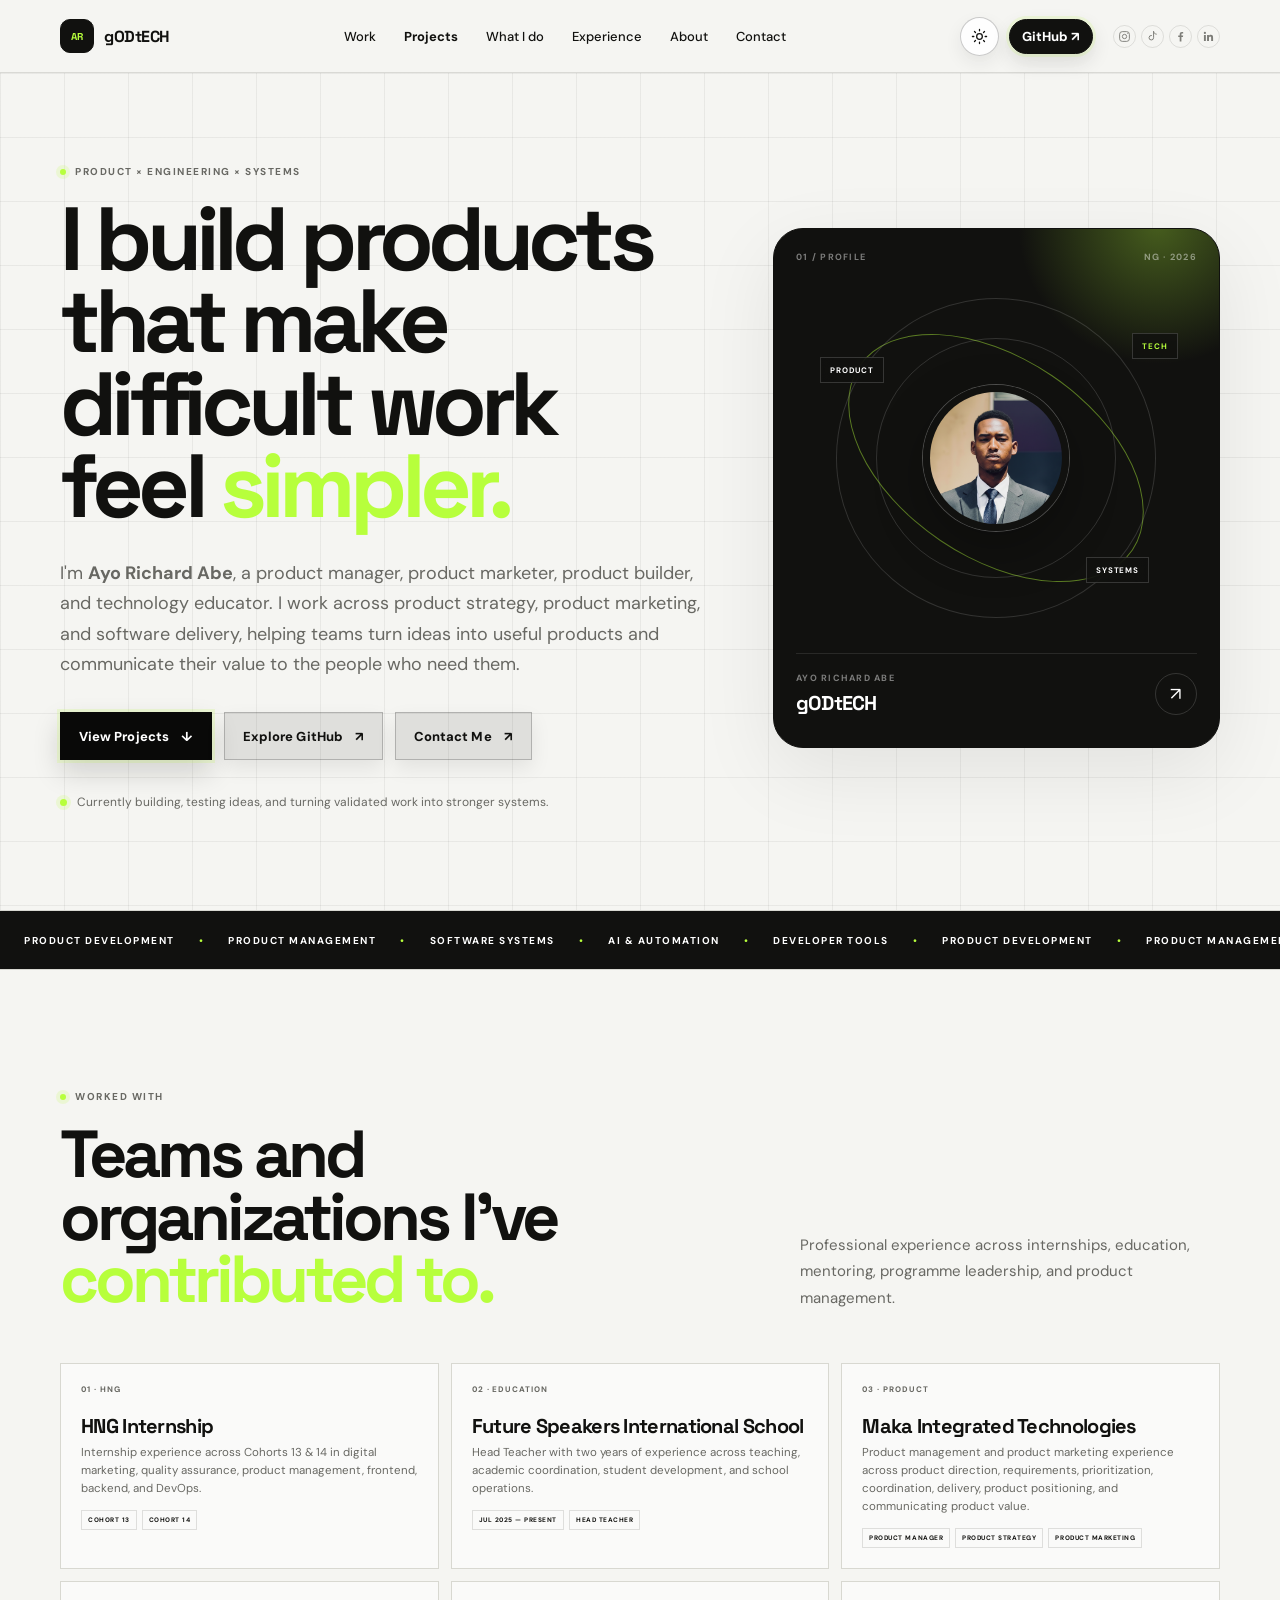
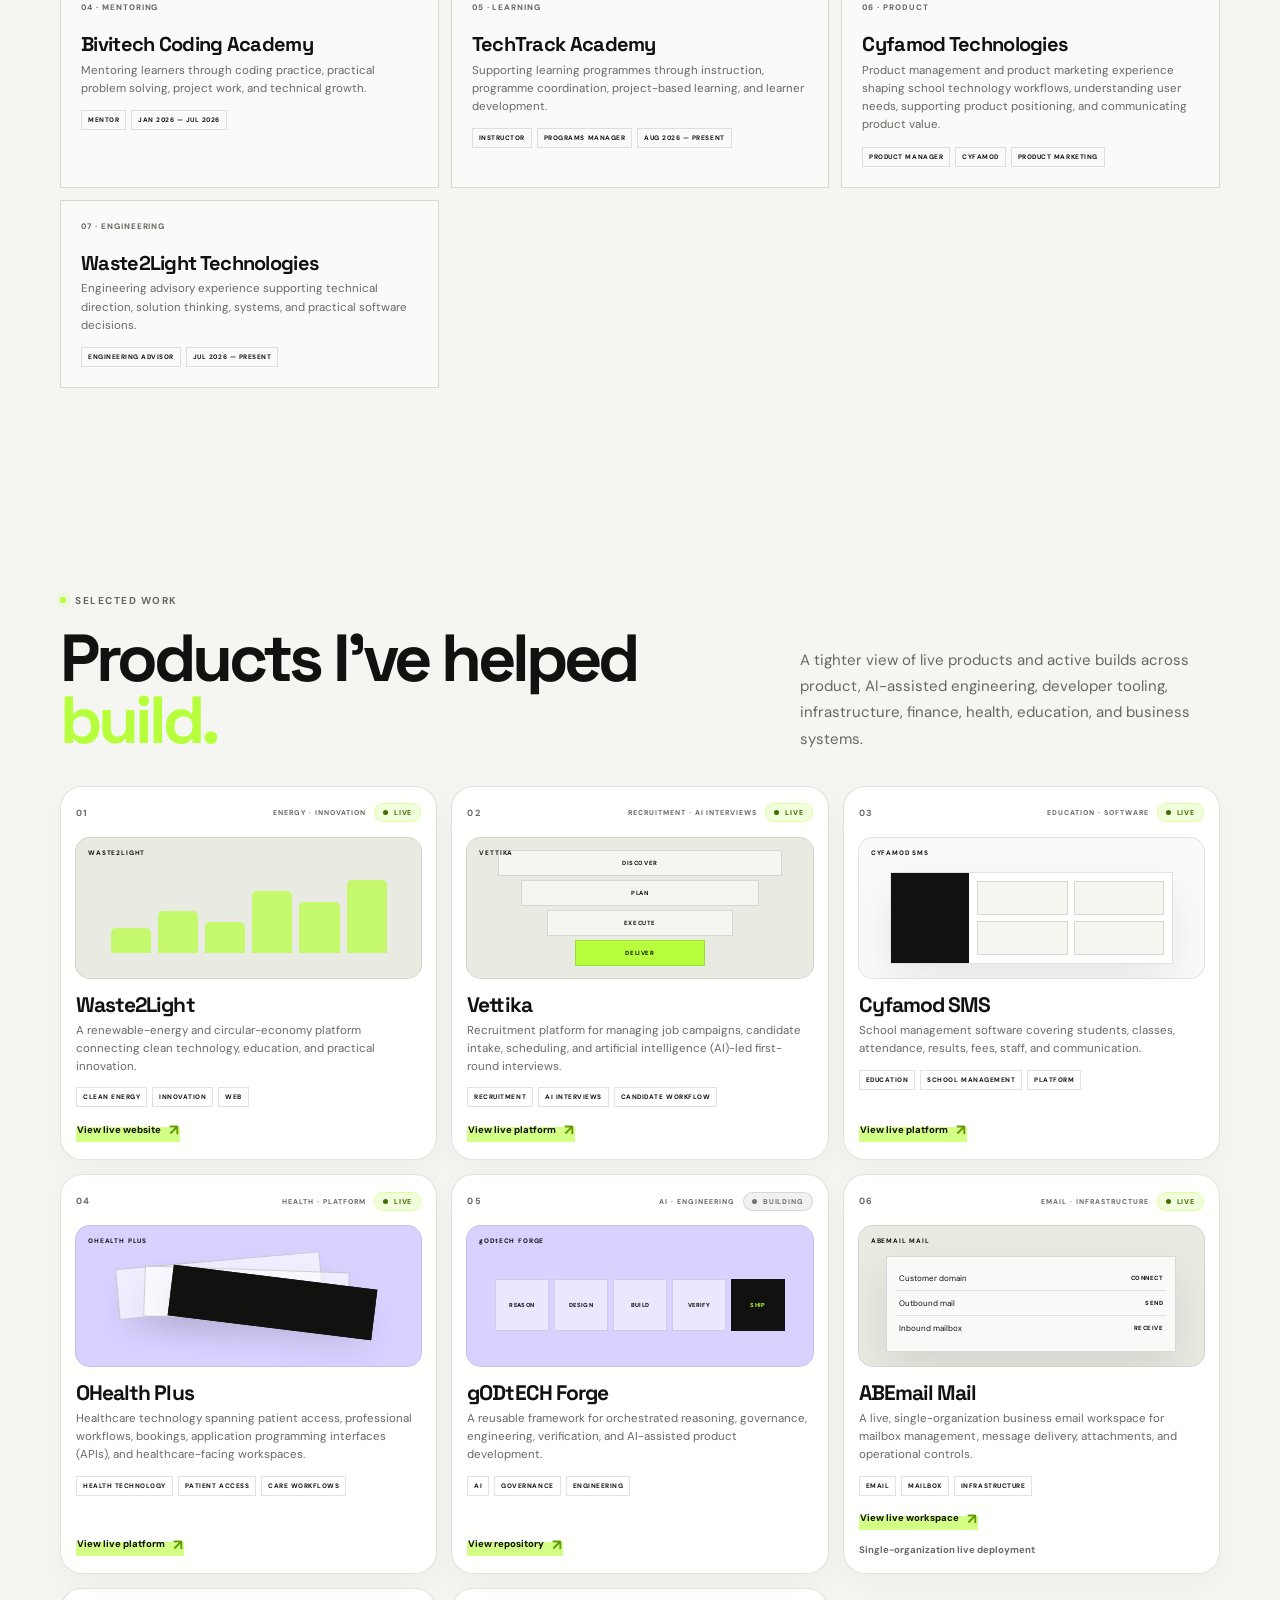
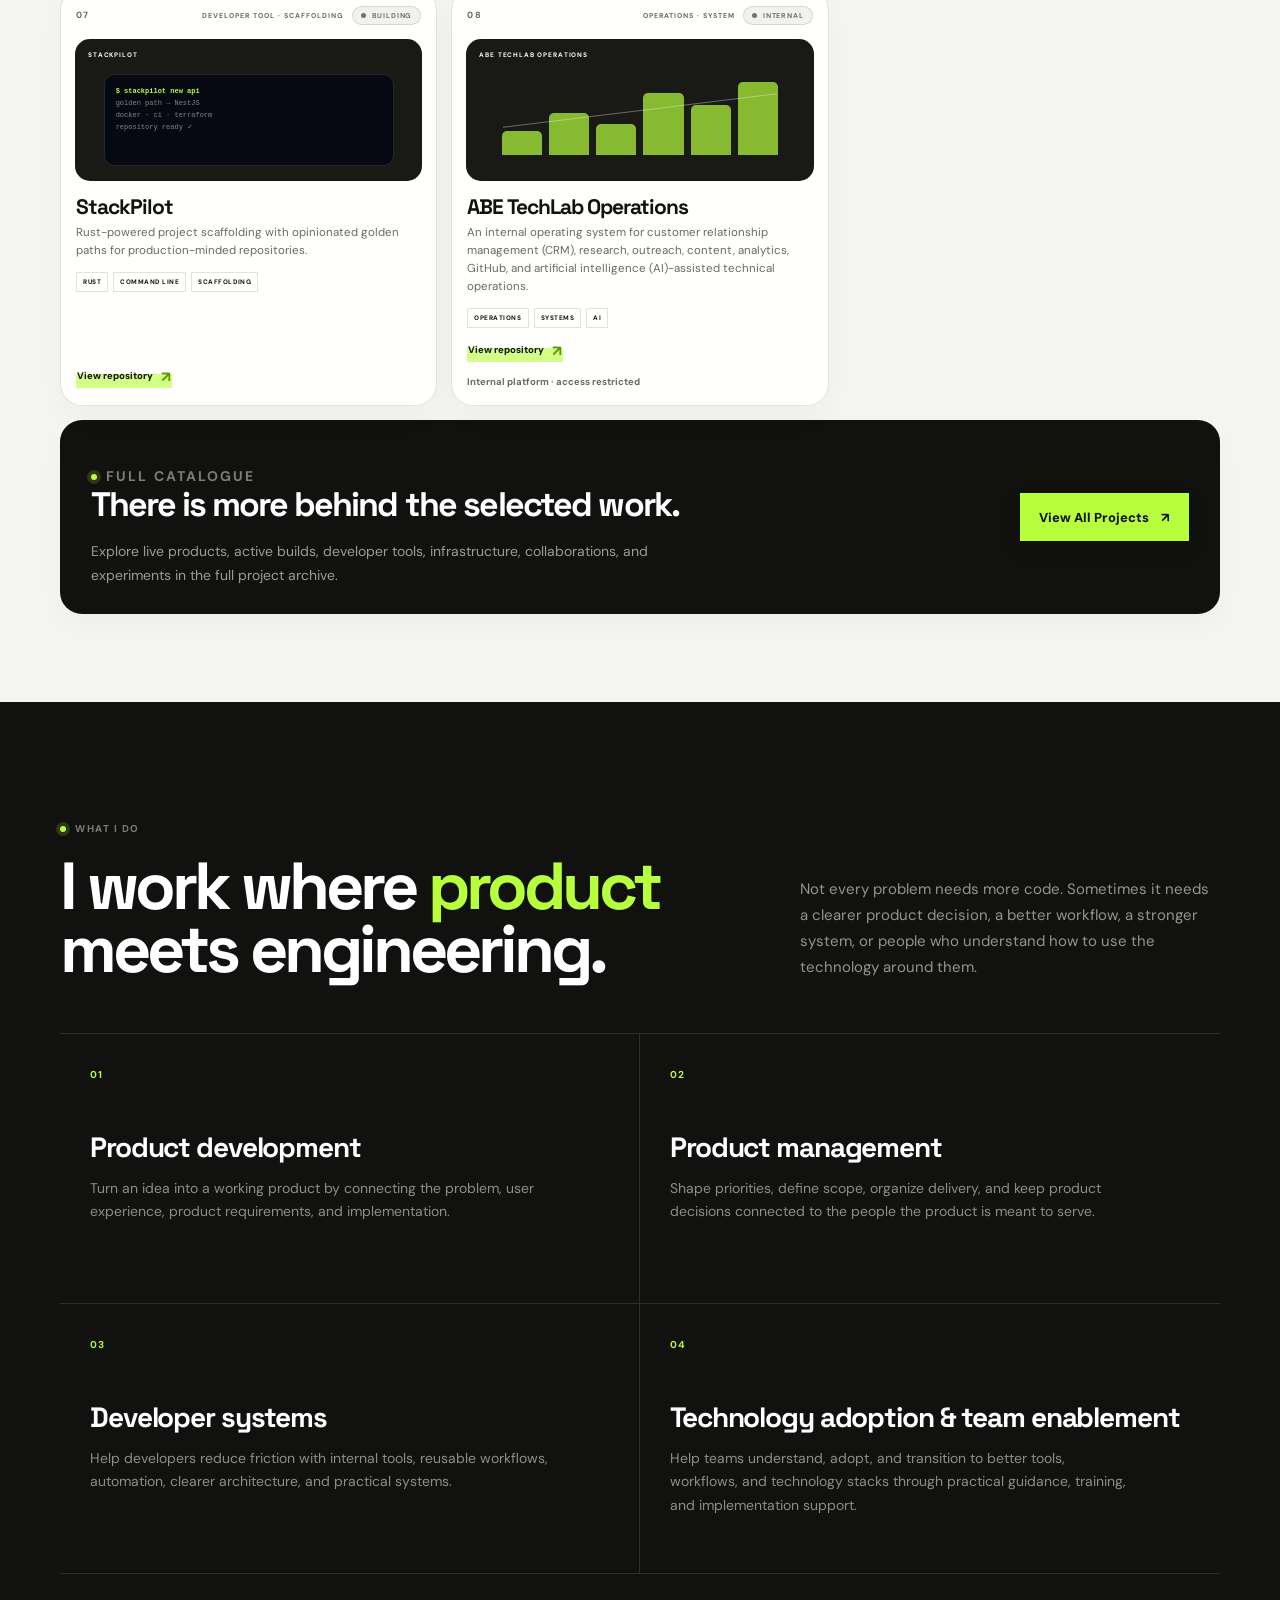
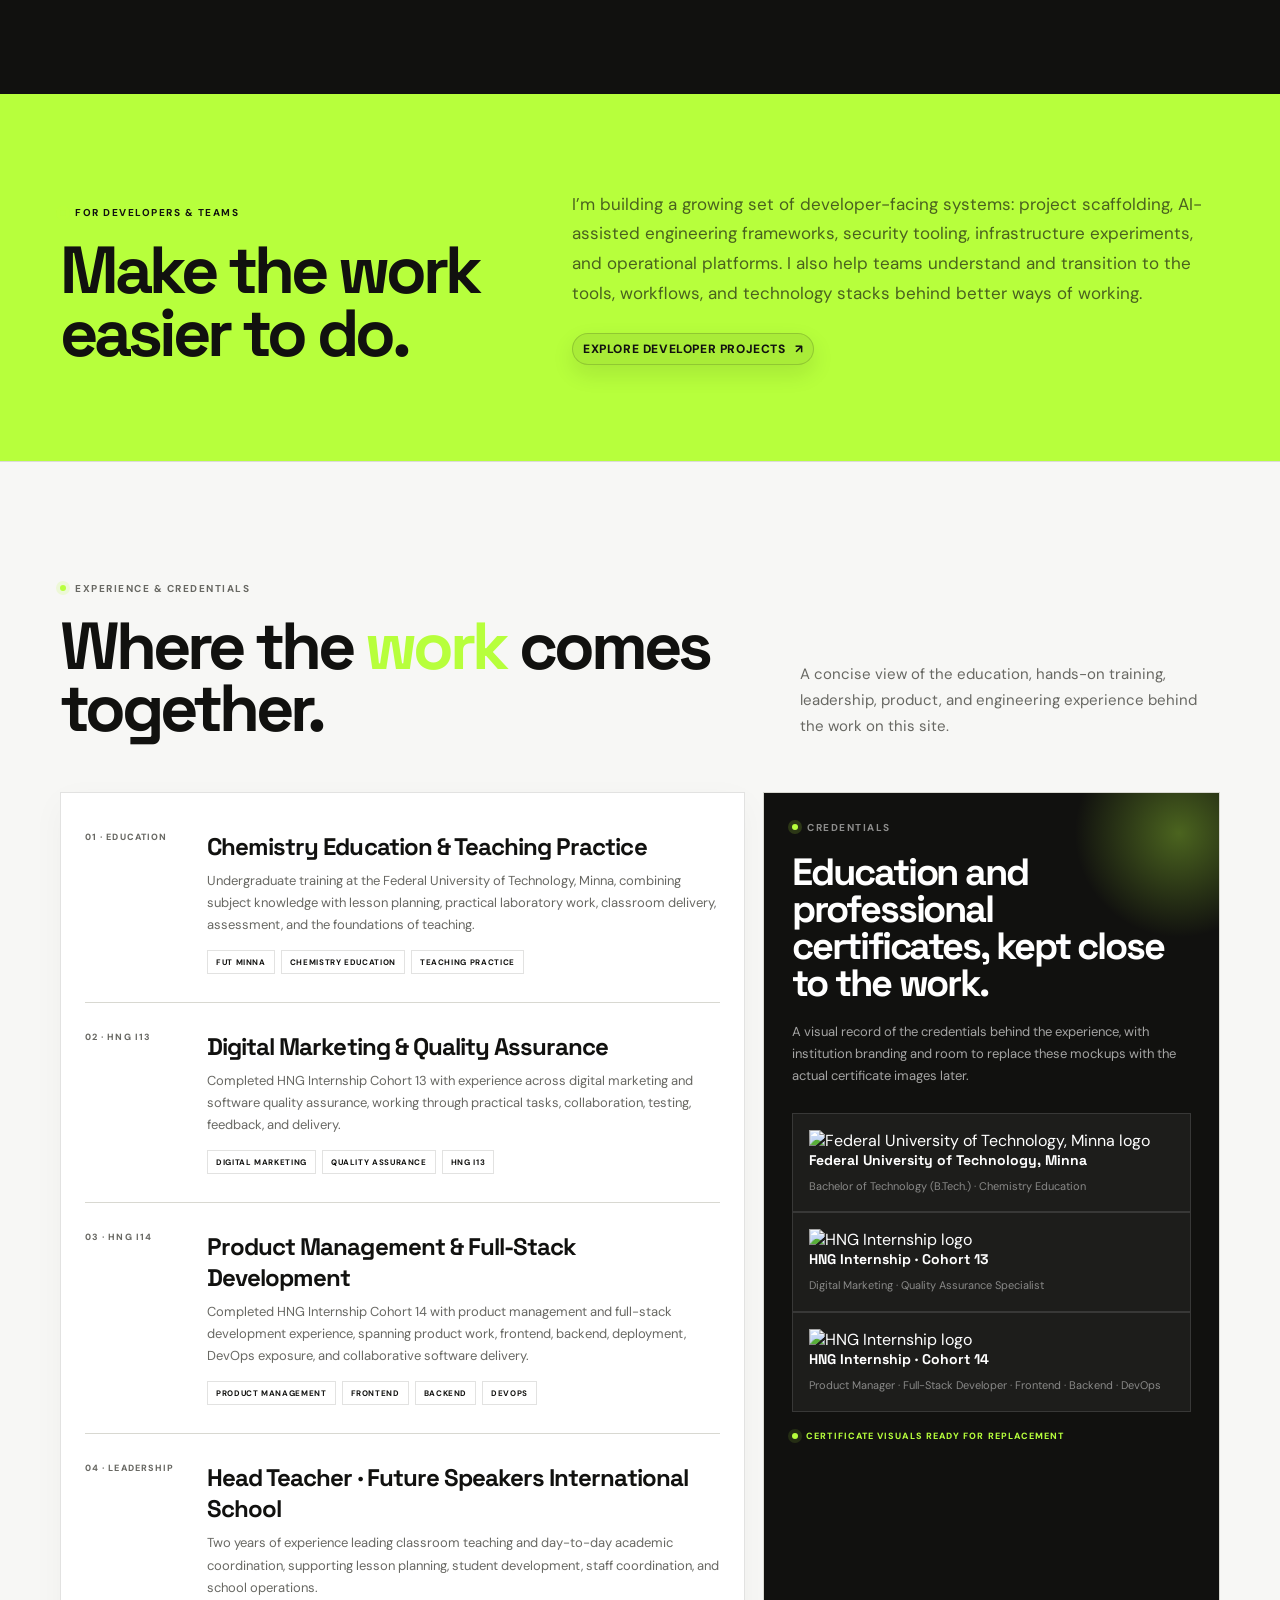
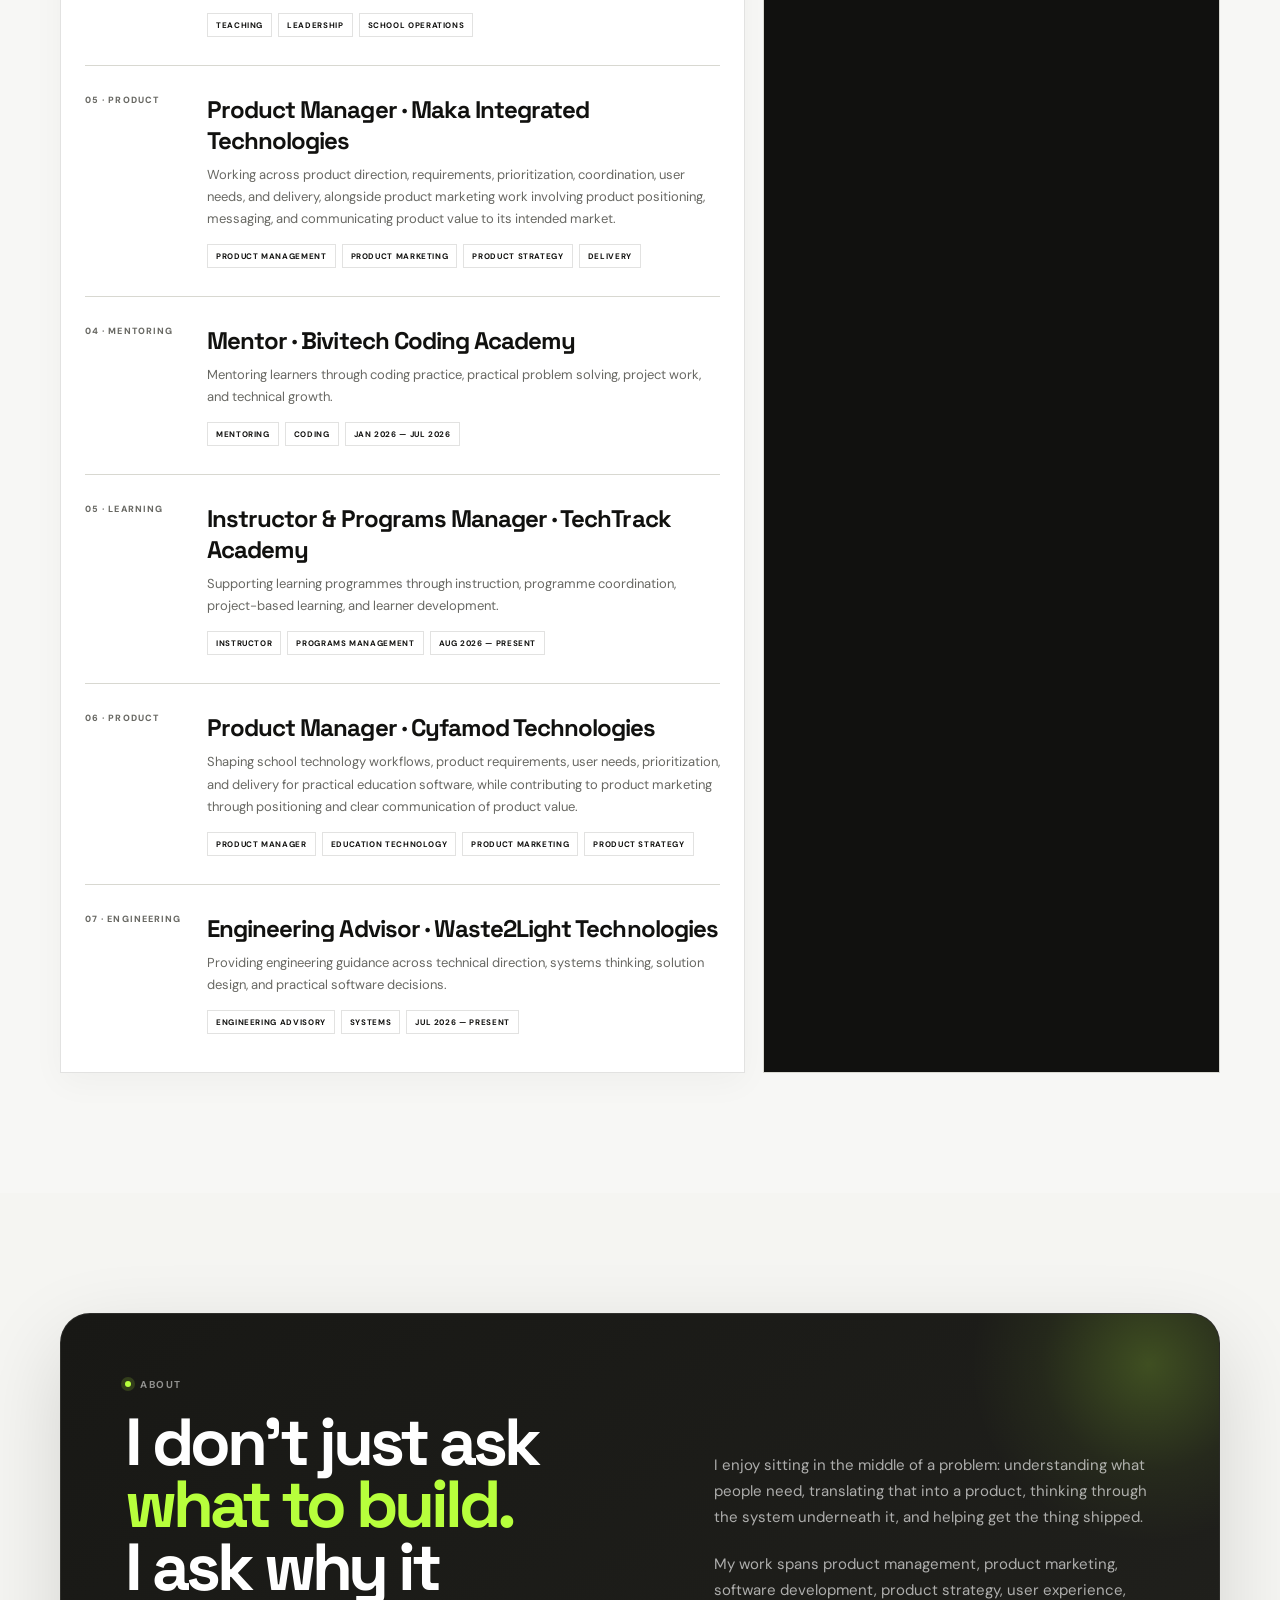
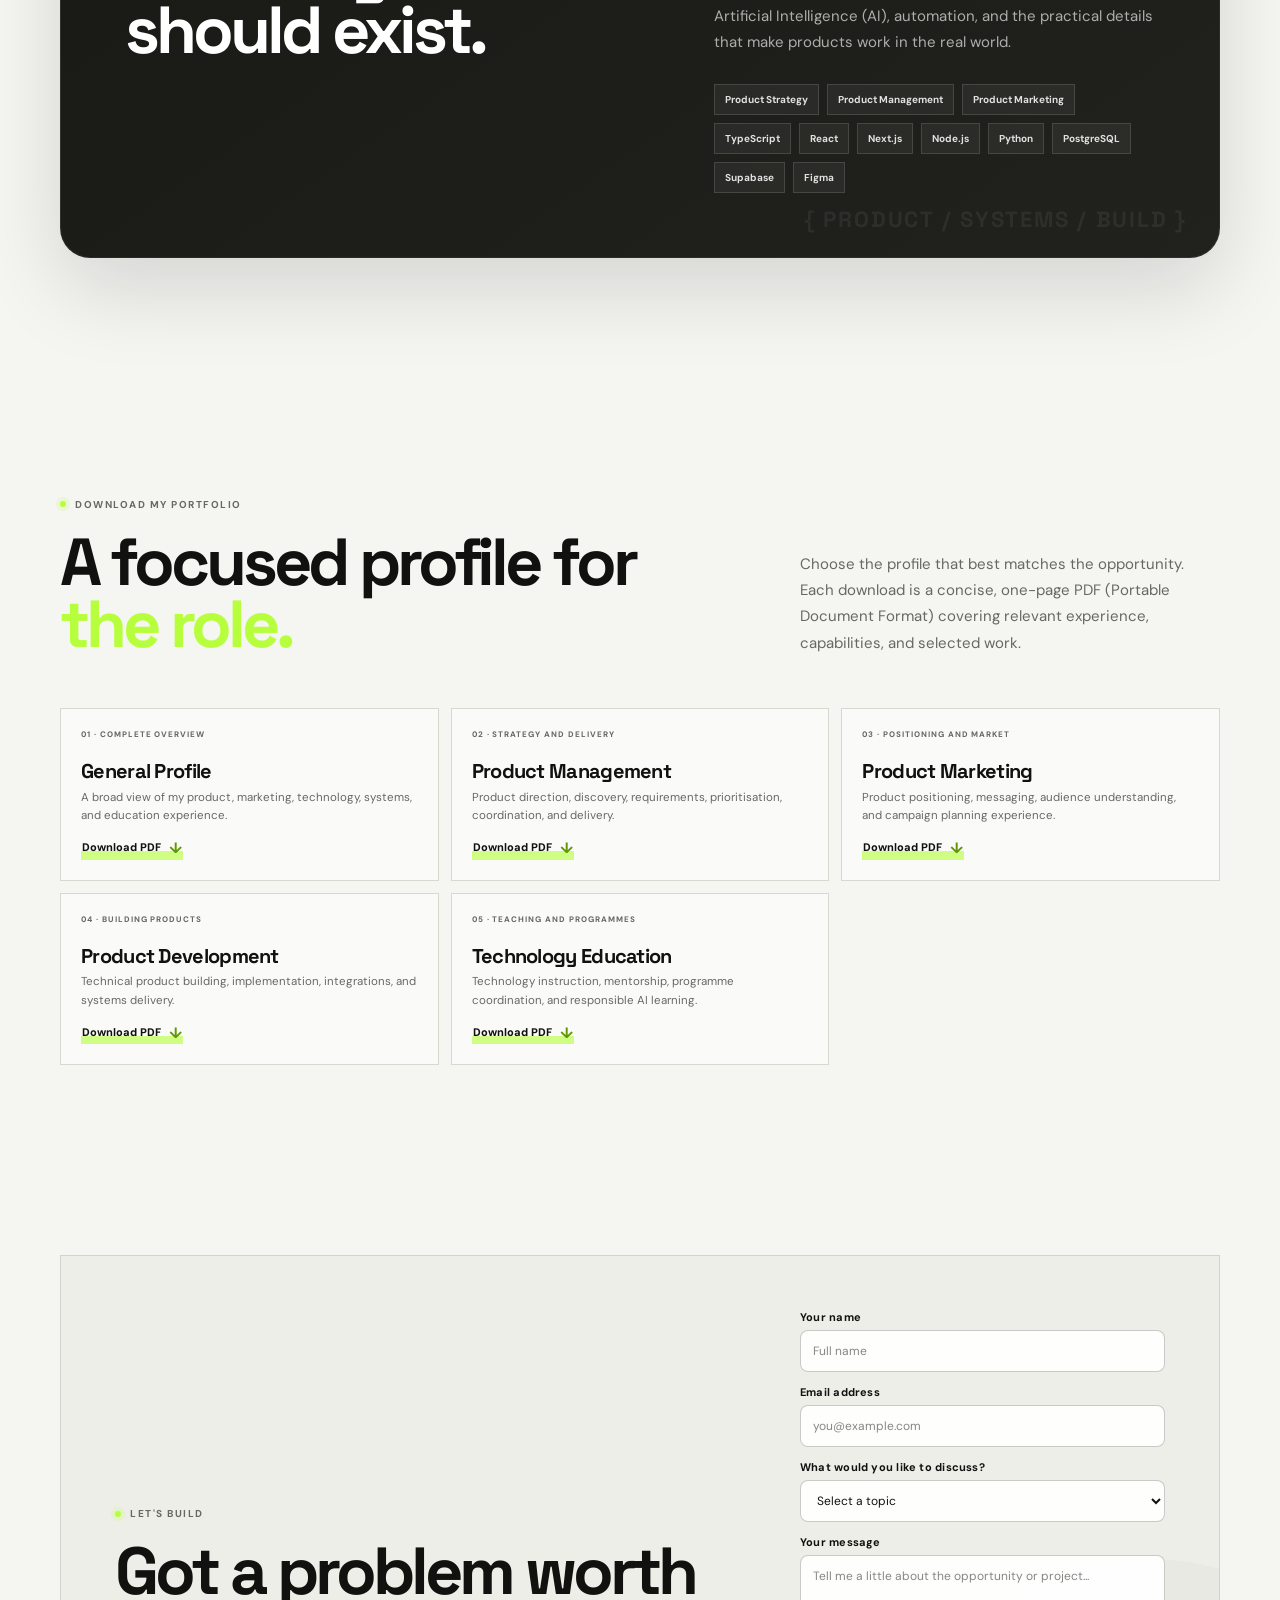
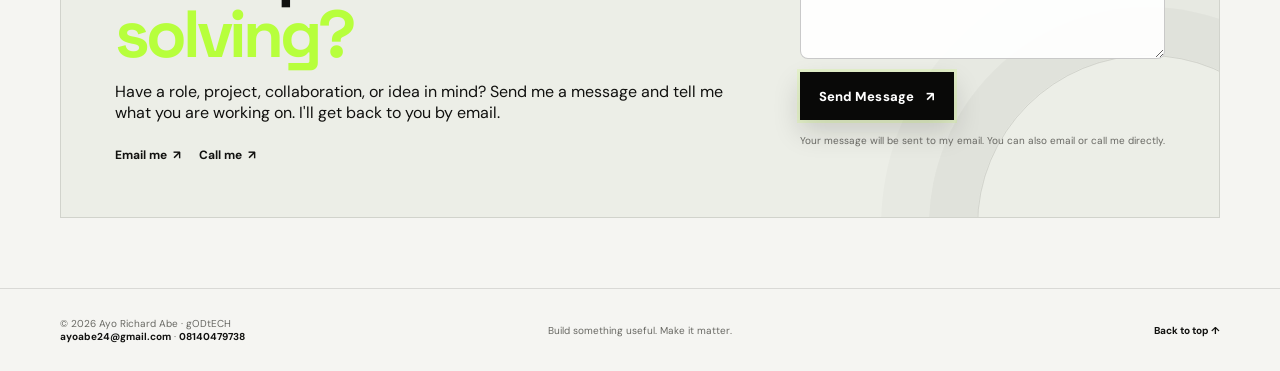
==== commit 6b1f3a51: "Merge pull request #17 from gODtECH-Ctl-Create/feat/featured-projects-refresh-20261125 Refresh featu" ====
--- a/index.html
+++ b/index.html
@@ -251,61 +251,38 @@
           </div>
 
           <div class="project-grid home-project-grid">
-            <article class="project-card">
-              <div class="project-top"><span class="project-index">01</span><div class="project-meta"><span class="project-kind">CONSTRUCTION · PRODUCT</span><span class="project-status is-live">Live</span></div></div>
-              <div class="project-visual visual-green"><span class="visual-label">PROQUREMENT</span><div class="mock-panel"><div class="mock-row"><span>Materials</span><strong>Find</strong></div><div class="mock-row"><span>Suppliers</span><strong>Compare</strong></div><div class="mock-row"><span>Market context</span><strong>Source</strong></div></div></div>
-              <div class="project-body"><h3>Proqurement</h3><p>Discovery-first construction procurement for supplier discovery, comparison, sourcing, and market intelligence.</p><div class="project-tags"><span>Construction</span><span>Procurement</span><span>Market Intelligence</span></div><a href="https://proqurement.onrender.com/" target="_blank" rel="noreferrer" class="project-link">View live product <span>↗</span></a></div>
-            </article>
-
-            <article class="project-card">
-              <div class="project-top"><span class="project-index">02</span><div class="project-meta"><span class="project-kind">DEVELOPER · SCAFFOLDING</span><span class="project-status is-building">Building</span></div></div>
-              <div class="project-visual visual-dark"><span class="visual-label">STACKPILOT</span><div class="stackpilot-console"><strong>$ stackpilot new api</strong><span>golden path → NestJS</span><span>docker · ci · terraform</span><span>repository ready ✓</span></div></div>
-              <div class="project-body"><h3>StackPilot</h3><p>A Rust-powered scaffolding engine that gives developers opinionated golden paths for production-minded repositories.</p><div class="project-tags"><span>Rust</span><span>Developer Tool</span><span>Scaffolding</span></div><a href="https://github.com/gODtECH-Ctl-Create/StackPilot" target="_blank" rel="noreferrer" class="project-link">View project <span>↗</span></a></div>
-            </article>
-
-            <article class="project-card">
-              <div class="project-top"><span class="project-index">03</span><div class="project-meta"><span class="project-kind">AI · ENGINEERING SYSTEM</span><span class="project-status is-building">Building</span></div></div>
-              <div class="project-visual visual-purple"><span class="visual-label">gODtECH FORGE</span><div class="forge-flow"><span>REASON</span><span>DESIGN</span><span>BUILD</span><span>VERIFY</span><span>SHIP</span></div></div>
-              <div class="project-body"><h3>gODtECH FORGE</h3><p>A reusable operating framework for intelligent AI-assisted product development, governance, engineering, and verification.</p><div class="project-tags"><span>AI</span><span>Engineering</span><span>Governance</span></div><a href="https://github.com/gODtECH-Ctl-Create/gODtECH-FORGE" target="_blank" rel="noreferrer" class="project-link">View project <span>↗</span></a></div>
-            </article>
-
-            <article class="project-card">
-              <div class="project-top"><span class="project-index">04</span><div class="project-meta"><span class="project-kind">SECURITY · DEVELOPER TOOL</span><span class="project-status is-live">Live</span></div></div>
-              <div class="project-visual visual-dark"><span class="visual-label">SNARE</span><div class="signal-grid"><i></i><i></i><i></i><i></i><i></i><i></i></div><div class="signal-line"></div></div>
-              <div class="project-body"><h3>Snare</h3><p>A software supply-chain security scanner focused on malicious payloads committed directly into repositories.</p><div class="project-tags"><span>Security</span><span>Git</span><span>Developer Tool</span></div><a href="https://avioflagos.github.io/snare/" target="_blank" rel="noreferrer" class="project-link">View live project <span>↗</span></a></div>
-            </article>
-
-            <article class="project-card">
-              <div class="project-top"><span class="project-index">05</span><div class="project-meta"><span class="project-kind">VOICE · PRODUCT</span><span class="project-status is-building">Building</span></div></div>
-              <div class="project-visual visual-light"><span class="visual-label">SAYRR</span><div class="voice-console"><div><span><span class="voice-dot"></span> READY</span><strong>SAYRR</strong></div><div class="voice-wave"><i></i><i></i><i></i><i></i><i></i><i></i><i></i><i></i></div><div><span>Speak naturally</span><strong>INSERT</strong></div></div></div>
-              <div class="project-body"><h3>SAYRR</h3><p>A voice-first input layer that turns natural speech into clean text wherever you are typing.</p><div class="project-tags"><span>Voice</span><span>Desktop</span><span>Input</span></div><a href="https://github.com/gODtECH-Ctl-Create/SAYRR" target="_blank" rel="noreferrer" class="project-link">View project <span>↗</span></a></div>
-            </article>
-
-            <article class="project-card">
-              <div class="project-top"><span class="project-index">06</span><div class="project-meta"><span class="project-kind">FINANCE · PLATFORM</span><span class="project-status is-building">Building</span></div></div>
-              <div class="project-visual visual-dark"><span class="visual-label">MORTGAGEOPS</span><div class="signal-grid"><i></i><i></i><i></i><i></i><i></i><i></i></div><div class="signal-line"></div></div>
-              <div class="project-body"><h3>MortgageOps</h3><p>Mortgage operations, underwriting, case management, servicing, risk, and financial control in one product direction.</p><div class="project-tags"><span>Fintech</span><span>Operations</span><span>Risk</span></div><a href="https://github.com/gODtECH-Ctl-Create/MortgageOps" target="_blank" rel="noreferrer" class="project-link">View project <span>↗</span></a></div>
-            </article>
-
-            <article class="project-card">
-              <div class="project-top"><span class="project-index">07</span><div class="project-meta"><span class="project-kind">EDUCATION · PLATFORM</span><span class="project-status is-building">Building</span></div></div>
-              <div class="project-visual visual-paper"><span class="visual-label">TECHTRACK</span><div class="school-ui"><div class="school-side"></div><div class="school-main"><span></span><span></span><span></span><span></span></div></div></div>
-              <div class="project-body"><h3>TechTrack</h3><p>Learning and career-development infrastructure for bootcamps, internships, cohorts, progress, quizzes, and certificates.</p><div class="project-tags"><span>Learning</span><span>Career</span><span>Platform</span></div><a href="https://github.com/gODtECH-Ctl-Create/techtrack-chi" target="_blank" rel="noreferrer" class="project-link">View project <span>↗</span></a></div>
-            </article>
-
-            <article class="project-card">
-              <div class="project-top"><span class="project-index">08</span><div class="project-meta"><span class="project-kind">HEALTH · PLATFORM</span><span class="project-status is-live">Live</span></div></div>
-              <div class="project-visual visual-purple"><span class="visual-label">OHEALTH+</span><div class="stacked-cards"><div></div><div></div><div></div></div></div>
-              <div class="project-body"><h3>OHealth+</h3><p>Healthcare technology spanning patient access, professional workflows, bookings, APIs, and healthcare-facing workspaces.</p><div class="project-tags"><span>Health Technology</span><span>API</span><span>Dashboard</span></div><a href="https://github.com/gODtECH-Ctl-Create/Ohealth-be" target="_blank" rel="noreferrer" class="project-link">View project <span>↗</span></a></div>
-            </article>
-
-            <article class="project-card">
-              <div class="project-top"><span class="project-index">09</span><div class="project-meta"><span class="project-kind">EMAIL · INFRASTRUCTURE</span><span class="project-status is-live">Live</span></div></div>
-              <div class="project-visual visual-light"><span class="visual-label">ABEMAIL MAIL</span><div class="mock-panel"><div class="mock-row"><span>Customer domain</span><strong>Connect</strong></div><div class="mock-row"><span>Outbound mail</span><strong>Send</strong></div><div class="mock-row"><span>Inbound mailbox</span><strong>Receive</strong></div></div></div>
-              <div class="project-body"><h3>ABEmail Mail</h3><p>Business email infrastructure around customer-owned domains, managed delivery, receiving, and mailbox operations.</p><div class="project-tags"><span>Email</span><span>Infrastructure</span><span>Supabase</span></div><a href="https://github.com/gODtECH-Ctl-Create/ABEmail-Mail" target="_blank" rel="noreferrer" class="project-link">View project <span>↗</span></a></div>
-            </article>
-
-            <article class="more-project-card project-card"><div class="more-project-copy"><p class="eyebrow"><span class="eyebrow-dot"></span> FULL CATALOGUE</p><h3>There is more behind the selected work.</h3><p>Explore live products, active builds, developer tools, infrastructure, collaborations, and experiments in the full project archive.</p></div><a class="button" href="projects.html">View All Projects <span>↗</span></a></article>
+<article class="project-card"><div class="project-top"><span class="project-index">01</span><div class="project-meta"><span class="project-kind">ENERGY · INNOVATION</span><span class="project-status is-live">Live</span></div></div><div class="project-visual visual-light"><span class="visual-label">WASTE2LIGHT</span><div class="signal-grid"><i></i><i></i><i></i><i></i><i></i><i></i></div></div><div class="project-body"><h3>Waste2Light</h3><p>A renewable-energy and circular-economy platform connecting clean technology, education, and practical innovation.</p><div class="project-tags"><span>Clean Energy</span><span>Innovation</span><span>Web</span></div><a class="project-link" href="https://waste2light.com/" target="_blank" rel="noreferrer">View live website <span>↗</span></a></div></article>
+
+<article class="project-card"><div class="project-top"><span class="project-index">02</span><div class="project-meta"><span class="project-kind">RECRUITMENT · AI INTERVIEWS</span><span class="project-status is-live">Live</span></div></div><div class="project-visual visual-light"><span class="visual-label">VETTIKA</span><div class="funnel"><div>DISCOVER</div><div>PLAN</div><div>EXECUTE</div><div>DELIVER</div></div></div><div class="project-body"><h3>Vettika</h3><p>Recruitment platform for managing job campaigns, candidate intake, scheduling, and artificial intelligence (AI)-led first-round interviews.</p><div class="project-tags"><span>Recruitment</span><span>AI Interviews</span><span>Candidate Workflow</span></div><a class="project-link" href="https://www.vettika.com/" target="_blank" rel="noreferrer">View live platform <span>↗</span></a></div></article>
+
+<article class="project-card"><div class="project-top"><span class="project-index">03</span><div class="project-meta"><span class="project-kind">EDUCATION · SOFTWARE</span><span class="project-status is-live">Live</span></div></div><div class="project-visual visual-paper"><span class="visual-label">CYFAMOD SMS</span><div class="school-ui"><div class="school-side"></div><div class="school-main"><span></span><span></span><span></span><span></span></div></div></div><div class="project-body"><h3>Cyfamod SMS</h3><p>School management software covering students, classes, attendance, results, fees, staff, and communication.</p><div class="project-tags"><span>Education</span><span>School Management</span><span>Platform</span></div><a class="project-link" href="https://school.cyfamod.com/" target="_blank" rel="noreferrer">View live platform <span>↗</span></a></div></article>
+
+<article class="project-card"><div class="project-top"><span class="project-index">04</span><div class="project-meta"><span class="project-kind">HEALTH · PLATFORM</span><span class="project-status is-live">Live</span></div></div><div class="project-visual visual-purple"><span class="visual-label">OHEALTH PLUS</span><div class="stacked-cards"><div></div><div></div><div></div></div></div><div class="project-body"><h3>OHealth Plus</h3><p>Healthcare technology spanning patient access, professional workflows, bookings, application programming interfaces (APIs), and healthcare-facing workspaces.</p><div class="project-tags"><span>Health Technology</span><span>Patient Access</span><span>Care Workflows</span></div><a class="project-link" href="https://ohealthltd.com/" target="_blank" rel="noreferrer">View live platform <span>↗</span></a></div></article>
+
+<article class="project-card">
+                <div class="project-top"><span class="project-index">05</span><div class="project-meta"><span class="project-kind">AI · ENGINEERING</span><span class="project-status is-building">Building</span></div></div>
+                <div class="project-visual visual-purple"><span class="visual-label">gODtECH FORGE</span><div class="forge-flow"><span>REASON</span><span>DESIGN</span><span>BUILD</span><span>VERIFY</span><span>SHIP</span></div></div>
+                <div class="project-body"><h3>gODtECH Forge</h3><p>A reusable framework for orchestrated reasoning, governance, engineering, verification, and AI-assisted product development.</p><div class="project-tags"><span>AI</span><span>Governance</span><span>Engineering</span></div><a class="project-link" href="https://github.com/gODtECH-Ctl-Create/gODtECH-FORGE" target="_blank" rel="noreferrer">View repository <span>↗</span></a></div>
+              </article>
+
+<article class="project-card">
+                <div class="project-top"><span class="project-index">06</span><div class="project-meta"><span class="project-kind">EMAIL · INFRASTRUCTURE</span><span class="project-status is-live">Live</span></div></div>
+                <div class="project-visual visual-light"><span class="visual-label">ABEMAIL MAIL</span><div class="mock-panel"><div class="mock-row"><span>Customer domain</span><strong>Connect</strong></div><div class="mock-row"><span>Outbound mail</span><strong>Send</strong></div><div class="mock-row"><span>Inbound mailbox</span><strong>Receive</strong></div></div></div>
+                <div class="project-body"><h3>ABEmail Mail</h3><p>A live, single-organization business email workspace for mailbox management, message delivery, attachments, and operational controls.</p><div class="project-tags"><span>Email</span><span>Mailbox</span><span>Infrastructure</span></div><a class="project-link" href="https://mail.waste2light.com/" target="_blank" rel="noreferrer">View live workspace <span>↗</span></a><span class="project-private">Single-organization live deployment</span></div>
+              </article>
+
+<article class="project-card">
+                <div class="project-top"><span class="project-index">07</span><div class="project-meta"><span class="project-kind">DEVELOPER TOOL · SCAFFOLDING</span><span class="project-status is-building">Building</span></div></div>
+                <div class="project-visual visual-dark"><span class="visual-label">STACKPILOT</span><div class="stackpilot-console"><strong>$ stackpilot new api</strong><span>golden path → NestJS</span><span>docker · ci · terraform</span><span>repository ready ✓</span></div></div>
+                <div class="project-body"><h3>StackPilot</h3><p>Rust-powered project scaffolding with opinionated golden paths for production-minded repositories.</p><div class="project-tags"><span>Rust</span><span>Command Line</span><span>Scaffolding</span></div><a class="project-link" href="https://github.com/gODtECH-Ctl-Create/StackPilot" target="_blank" rel="noreferrer">View repository <span>↗</span></a></div>
+              </article>
+
+<article class="project-card">
+                <div class="project-top"><span class="project-index">08</span><div class="project-meta"><span class="project-kind">OPERATIONS · SYSTEM</span><span class="project-status is-building">Internal</span></div></div>
+                <div class="project-visual visual-dark"><span class="visual-label">ABE TECHLAB OPERATIONS</span><div class="signal-grid"><i></i><i></i><i></i><i></i><i></i><i></i></div><div class="signal-line"></div></div>
+                <div class="project-body"><h3>ABE TechLab Operations</h3><p>An internal operating system for customer relationship management (CRM), research, outreach, content, analytics, GitHub, and artificial intelligence (AI)-assisted technical operations.</p><div class="project-tags"><span>Operations</span><span>Systems</span><span>AI</span></div><a class="project-link" href="https://github.com/gODtECH-Ctl-Create/ABE-TechLab-Operations" target="_blank" rel="noreferrer">View repository <span>↗</span></a><span class="project-private">Internal platform · access restricted</span></div>
+              </article>
+<article class="more-project-card project-card"><div class="more-project-copy"><p class="eyebrow"><span class="eyebrow-dot"></span> FULL CATALOGUE</p><h3>There is more behind the selected work.</h3><p>Explore live products, active builds, developer tools, infrastructure, collaborations, and experiments in the full project archive.</p></div><a class="button" href="projects.html">View All Projects <span>↗</span></a></article>
           </div>
         </div>
       </section>
